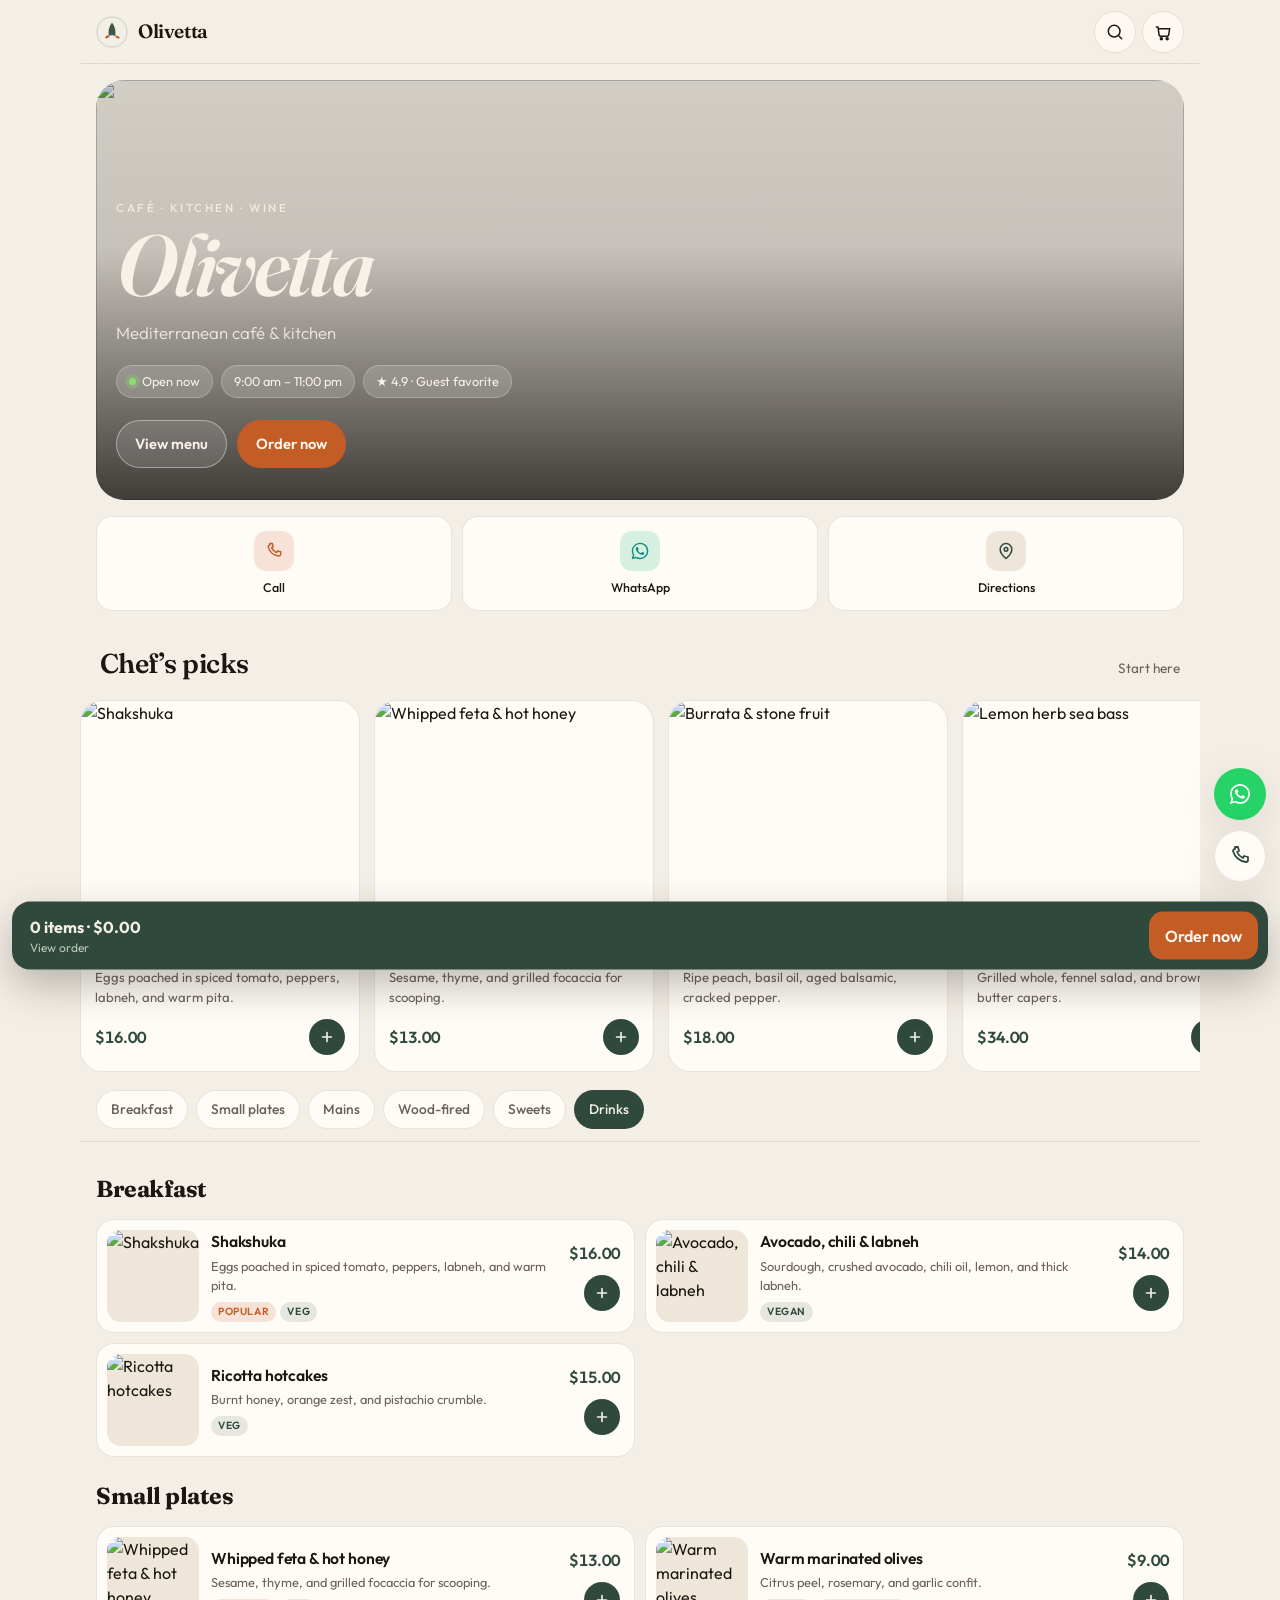
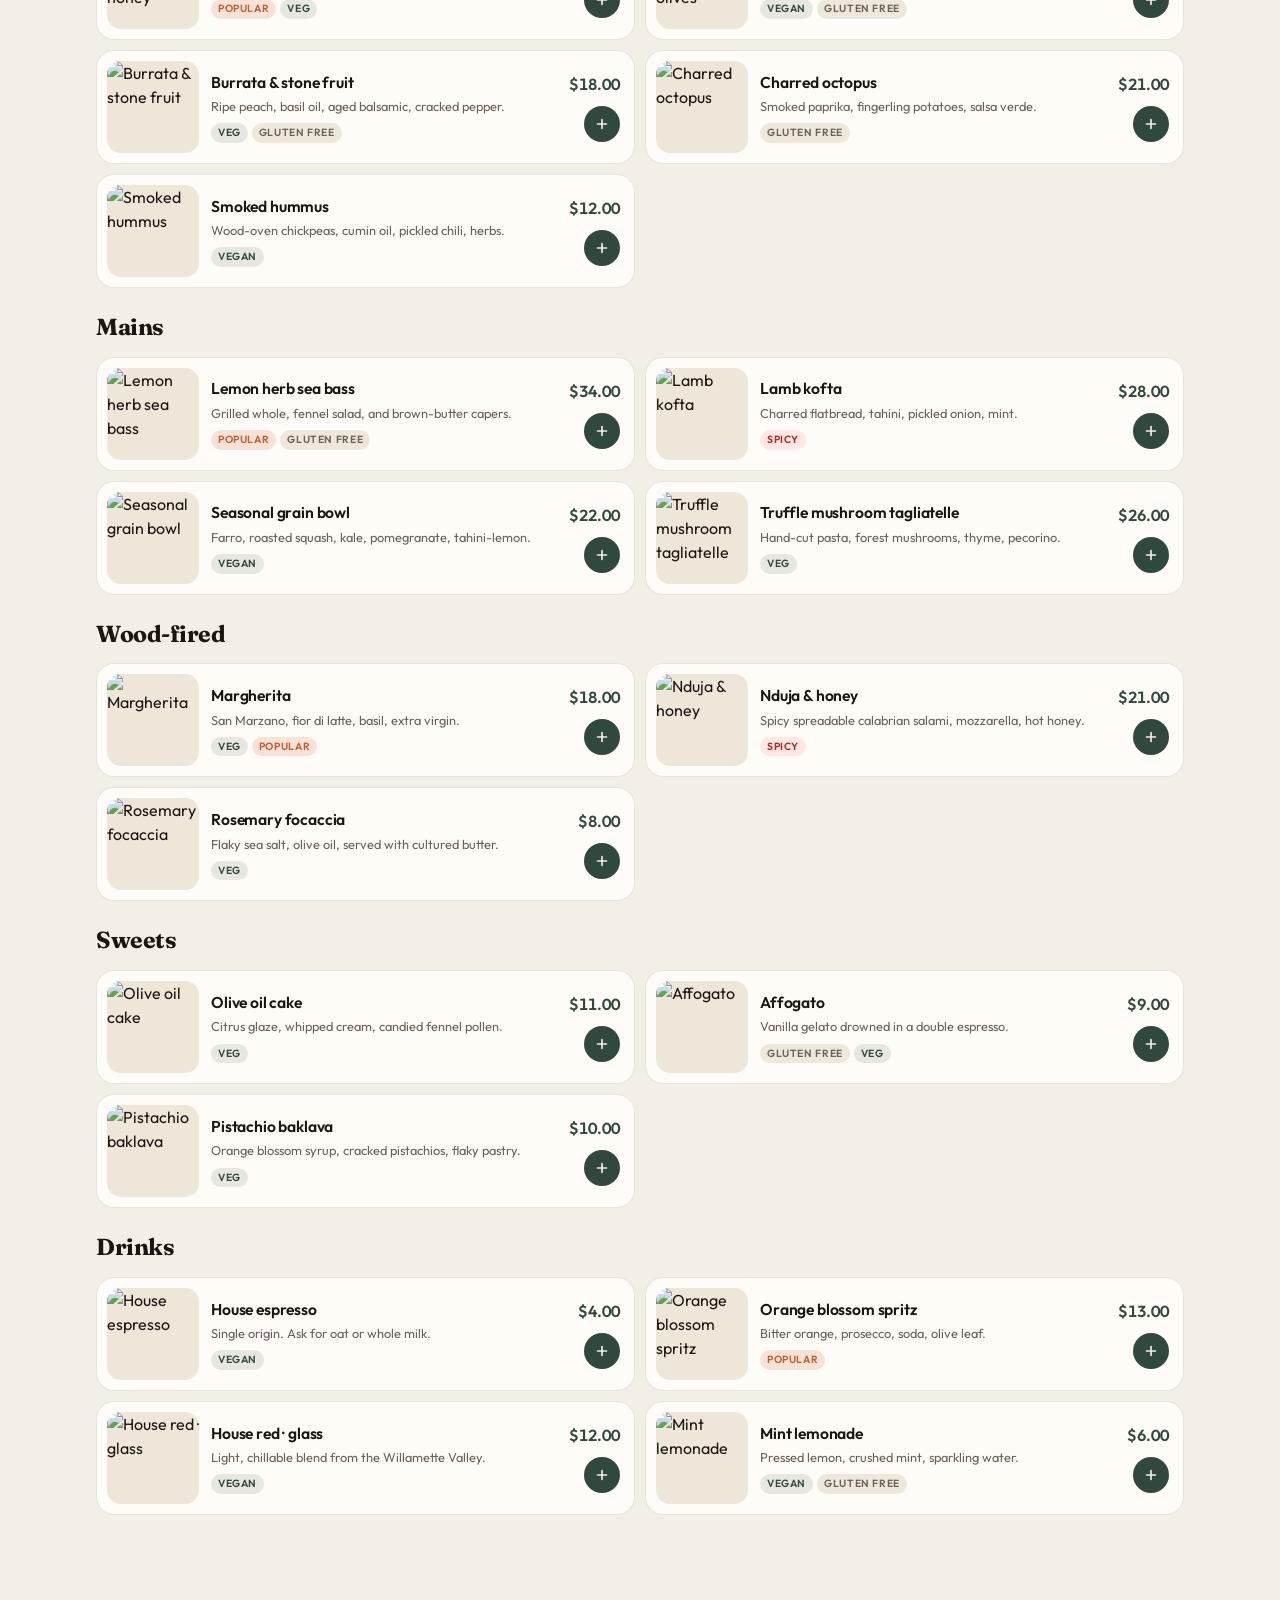
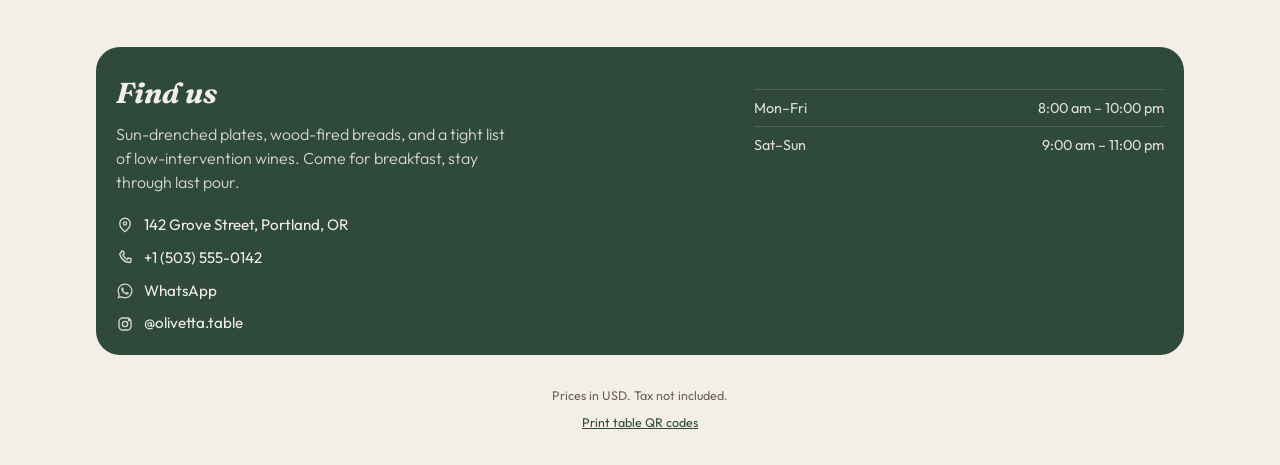
==== index.html @ 78276a95 "Add reusable QR menu template for restaurants and cafés Mobile-first front-end demo with a single co" ====
<!DOCTYPE html>
<html lang="en">
  <head>
    <meta charset="UTF-8" />
    <meta name="viewport" content="width=device-width, initial-scale=1, viewport-fit=cover" />
    <meta name="theme-color" content="#F4EFE6" />
    <meta name="apple-mobile-web-app-capable" content="yes" />
    <meta name="apple-mobile-web-app-status-bar-style" content="default" />
    <meta name="description" content="Scan, browse, and order — a digital menu for Olivetta." />
    <title>Olivetta · Menu</title>
    <link rel="icon" href="./assets/favicon.svg" type="image/svg+xml" />
    <link rel="apple-touch-icon" href="./assets/favicon.svg" />
    <link rel="manifest" href="./site.webmanifest" />
    <link rel="preconnect" href="https://fonts.googleapis.com" />
    <link rel="preconnect" href="https://fonts.gstatic.com" crossorigin />
    <link rel="preconnect" href="https://images.unsplash.com" />
    <link
      href="https://fonts.googleapis.com/css2?family=Fraunces:ital,opsz,wght@0,9..144,400;0,9..144,600;0,9..144,700;1,9..144,400;1,9..144,600&family=Outfit:wght@300;400;500;600;700&display=swap"
      rel="stylesheet"
    />
    <link rel="stylesheet" href="./css/styles.css" />
  </head>
  <body>
    <a class="skip-link" href="#menu">Skip to menu</a>

    <div id="app">
      <div class="boot" aria-live="polite">
        <img src="./assets/logo.svg" alt="" class="boot__logo" />
        <p>Setting the table…</p>
      </div>
    </div>

    <dialog class="sheet" id="item-sheet" aria-labelledby="item-sheet-title"></dialog>
    <dialog class="sheet sheet--cart" id="cart-sheet" aria-labelledby="cart-sheet-title"></dialog>
    <dialog class="sheet sheet--search" id="search-sheet" aria-labelledby="search-sheet-title"></dialog>
    <dialog class="sheet sheet--hours" id="hours-sheet" aria-labelledby="hours-sheet-title"></dialog>

    <script type="module" src="./js/app.js"></script>
  </body>
</html>
---- css/styles.css ----
/* ── Reset ─────────────────────────────────────────────── */
*,
*::before,
*::after {
  box-sizing: border-box;
  margin: 0;
  padding: 0;
}

html {
  scroll-behavior: smooth;
  -webkit-text-size-adjust: 100%;
}

body {
  font-family: var(--font-body);
  background: var(--bg);
  color: var(--text);
  line-height: 1.5;
  min-height: 100dvh;
  text-rendering: optimizeLegibility;
  -webkit-font-smoothing: antialiased;
}

img {
  max-width: 100%;
  display: block;
}

button,
input,
textarea {
  font: inherit;
  color: inherit;
}

button {
  cursor: pointer;
  border: 0;
  background: none;
  touch-action: manipulation;
}

a {
  color: inherit;
}

ul {
  list-style: none;
}

:root {
  --bg: #f4efe6;
  --surface: #fffcf7;
  --elevated: #ede6d9;
  --text: #1c1612;
  --text-muted: #6b6158;
  --primary: #c45c26;
  --primary-contrast: #fff8f1;
  --accent: #2f4a3c;
  --accent-contrast: #f4efe6;
  --border: rgba(28, 22, 18, 0.1);
  --overlay: rgba(20, 14, 10, 0.45);
  --radius: 18px;
  --font-display: "Fraunces", "Times New Roman", serif;
  --font-body: "Outfit", "Segoe UI", sans-serif;
  --header-h: 64px;
  --shadow: 0 10px 40px rgba(28, 22, 18, 0.1);
  --ease: cubic-bezier(0.22, 1, 0.36, 1);
}

body[data-theme="dark"] {
  --shadow: 0 10px 40px rgba(0, 0, 0, 0.35);
}

.skip-link {
  position: absolute;
  left: 12px;
  top: -40px;
  background: var(--accent);
  color: var(--accent-contrast);
  padding: 8px 12px;
  border-radius: 8px;
  z-index: 100;
}

.skip-link:focus {
  top: 12px;
}

/* ── Boot ──────────────────────────────────────────────── */
.boot {
  min-height: 100dvh;
  display: grid;
  place-content: center;
  gap: 16px;
  text-align: center;
  color: var(--text-muted);
}

.boot__logo {
  width: 56px;
  height: 56px;
  margin: 0 auto;
  color: var(--accent);
  animation: pulse 1.4s var(--ease) infinite;
}

@keyframes pulse {
  50% {
    transform: scale(0.94);
    opacity: 0.7;
  }
}

/* ── Header ────────────────────────────────────────────── */
.site-header {
  position: sticky;
  top: 0;
  z-index: 40;
  display: flex;
  align-items: center;
  justify-content: space-between;
  gap: 12px;
  min-height: var(--header-h);
  padding: calc(8px + env(safe-area-inset-top)) 16px 8px;
  background: color-mix(in srgb, var(--bg) 78%, transparent);
  backdrop-filter: blur(18px) saturate(1.2);
  -webkit-backdrop-filter: blur(18px) saturate(1.2);
  border-bottom: 1px solid var(--border);
}

.brand {
  display: flex;
  align-items: center;
  gap: 10px;
  min-width: 0;
  text-decoration: none;
}

.brand img,
.brand svg {
  width: 32px;
  height: 32px;
  color: var(--accent);
  flex-shrink: 0;
}

.brand__name {
  font-family: var(--font-display);
  font-weight: 600;
  font-size: 1.2rem;
  letter-spacing: -0.02em;
  white-space: nowrap;
  overflow: hidden;
  text-overflow: ellipsis;
}

.table-badge {
  font-family: var(--font-body);
  font-size: 0.68rem;
  font-weight: 600;
  letter-spacing: 0.06em;
  text-transform: uppercase;
  padding: 4px 8px;
  border-radius: 999px;
  background: var(--elevated);
  color: var(--accent);
  flex-shrink: 0;
}

.header-actions {
  display: flex;
  gap: 6px;
}

.icon-btn {
  width: 42px;
  height: 42px;
  border-radius: 50%;
  display: grid;
  place-items: center;
  color: var(--text);
  background: color-mix(in srgb, var(--surface) 70%, transparent);
  border: 1px solid var(--border);
  transition: transform 0.2s var(--ease), background 0.2s;
}

.icon-btn:hover,
.icon-btn:focus-visible {
  background: var(--elevated);
  outline: none;
}

.icon-btn:active {
  transform: scale(0.94);
}

.icon-btn svg {
  width: 20px;
  height: 20px;
}

.icon-btn--cart {
  position: relative;
}

.cart-count {
  position: absolute;
  top: -2px;
  right: -2px;
  min-width: 18px;
  height: 18px;
  padding: 0 5px;
  border-radius: 99px;
  background: var(--primary);
  color: var(--primary-contrast);
  font-size: 0.68rem;
  font-weight: 700;
  display: grid;
  place-items: center;
}

.cart-count[hidden] {
  display: none;
}

/* ── Hero ──────────────────────────────────────────────── */
.hero {
  position: relative;
  min-height: min(72svh, 560px);
  display: grid;
  align-items: end;
  overflow: hidden;
  color: #f7f1e8;
}

.hero__img {
  position: absolute;
  inset: 0;
  width: 100%;
  height: 100%;
  object-fit: cover;
}

.hero__overlay {
  position: absolute;
  inset: 0;
  background:
    linear-gradient(180deg, rgba(14, 10, 8, 0.15) 0%, rgba(14, 10, 8, 0.2) 40%, rgba(14, 10, 8, 0.78) 100%);
}

.hero__content {
  position: relative;
  z-index: 1;
  padding: 28px 20px 32px;
  max-width: 720px;
}

.hero__eyebrow {
  font-size: 0.72rem;
  letter-spacing: 0.22em;
  text-transform: uppercase;
  opacity: 0.85;
  margin-bottom: 10px;
  font-weight: 500;
}

.hero h1 {
  font-family: var(--font-display);
  font-size: clamp(3rem, 12vw, 5.4rem);
  font-weight: 600;
  line-height: 0.92;
  letter-spacing: -0.03em;
  font-style: italic;
}

.hero__tag {
  margin-top: 14px;
  max-width: 28ch;
  font-size: 1.05rem;
  font-weight: 300;
  opacity: 0.92;
}

.hero__meta {
  display: flex;
  flex-wrap: wrap;
  gap: 8px;
  margin-top: 20px;
  align-items: center;
}

.pill {
  display: inline-flex;
  align-items: center;
  gap: 6px;
  padding: 6px 12px;
  border-radius: 999px;
  background: color-mix(in srgb, #fff 16%, transparent);
  border: 1px solid color-mix(in srgb, #fff 24%, transparent);
  font-size: 0.8rem;
  font-family: inherit;
  color: inherit;
  backdrop-filter: blur(8px);
}

.pill--live::before {
  content: "";
  width: 7px;
  height: 7px;
  border-radius: 50%;
  background: #8fde71;
  box-shadow: 0 0 0 4px rgba(143, 222, 113, 0.25);
}

.pill--closed::before {
  content: "";
  width: 7px;
  height: 7px;
  border-radius: 50%;
  background: #e8b4a2;
}

.hero__ctas {
  display: flex;
  flex-wrap: wrap;
  gap: 10px;
  margin-top: 22px;
}

.hero-cta {
  display: inline-flex;
  align-items: center;
  justify-content: center;
  padding: 12px 18px;
  border-radius: 999px;
  text-decoration: none;
  font-weight: 600;
  font-size: 0.92rem;
  border: 1px solid color-mix(in srgb, #fff 40%, transparent);
  background: color-mix(in srgb, #fff 12%, transparent);
  color: #f7f1e8;
}

.hero-cta--primary {
  background: var(--primary);
  border-color: transparent;
  color: var(--primary-contrast);
}

/* ── Quick actions ─────────────────────────────────────── */
.quick-actions {
  display: grid;
  grid-template-columns: repeat(3, 1fr);
  gap: 10px;
  padding: 16px 16px 4px;
}

.qa {
  display: flex;
  flex-direction: column;
  align-items: center;
  gap: 8px;
  padding: 14px 8px 12px;
  background: var(--surface);
  border: 1px solid var(--border);
  border-radius: 16px;
  text-decoration: none;
  font-size: 0.78rem;
  font-weight: 500;
  box-shadow: 0 1px 0 rgba(255, 255, 255, 0.5) inset;
  transition: transform 0.2s var(--ease);
}

.qa:active {
  transform: scale(0.97);
}

.qa__icon {
  width: 40px;
  height: 40px;
  border-radius: 12px;
  display: grid;
  place-items: center;
  background: var(--elevated);
  color: var(--accent);
}

.qa__icon svg {
  width: 20px;
  height: 20px;
}

.qa--wa .qa__icon {
  background: #d7efe0;
  color: #128c7e;
}

.qa--call .qa__icon {
  background: color-mix(in srgb, var(--primary) 16%, var(--surface));
  color: var(--primary);
}

body[data-theme="dark"] .qa--wa .qa__icon {
  background: #1c3d34;
  color: #5fd1c0;
}

/* ── Featured ──────────────────────────────────────────── */
.section-head {
  display: flex;
  justify-content: space-between;
  align-items: baseline;
  padding: 28px 20px 12px;
}

.section-head h2 {
  font-family: var(--font-display);
  font-size: 1.7rem;
  font-weight: 600;
  letter-spacing: -0.02em;
}

.section-head p {
  color: var(--text-muted);
  font-size: 0.85rem;
}

.featured-row {
  display: flex;
  gap: 14px;
  overflow-x: auto;
  padding: 4px 16px 8px;
  scroll-snap-type: x mandatory;
  -webkit-overflow-scrolling: touch;
}

.featured-row::-webkit-scrollbar {
  display: none;
}

.feat-card {
  flex: 0 0 min(78vw, 300px);
  scroll-snap-align: start;
  border-radius: calc(var(--radius) + 4px);
  overflow: hidden;
  background: var(--surface);
  border: 1px solid var(--border);
  text-align: left;
  display: flex;
  flex-direction: column;
  transition: transform 0.25s var(--ease);
}

.feat-card:active {
  transform: scale(0.985);
}

.feat-card__img {
  aspect-ratio: 5 / 4;
  object-fit: cover;
  width: 100%;
}

.feat-card__body {
  padding: 14px 14px 16px;
  display: grid;
  gap: 6px;
}

.feat-card__name {
  font-weight: 600;
  font-size: 1.05rem;
  text-align: left;
}

.feat-card__desc {
  color: var(--text-muted);
  font-size: 0.82rem;
  display: -webkit-box;
  -webkit-line-clamp: 2;
  line-clamp: 2;
  -webkit-box-orient: vertical;
  overflow: hidden;
}

.feat-card__row {
  display: flex;
  justify-content: space-between;
  align-items: center;
  margin-top: 6px;
}

.price {
  font-variant-numeric: tabular-nums;
  font-weight: 600;
  color: var(--accent);
}

.add-btn {
  width: 36px;
  height: 36px;
  border-radius: 50%;
  background: var(--accent);
  color: var(--accent-contrast);
  display: grid;
  place-items: center;
  transition: transform 0.2s var(--ease);
}

.add-btn:hover {
  transform: scale(1.06);
}

.add-btn svg {
  width: 18px;
  height: 18px;
}

/* ── Category nav ──────────────────────────────────────── */
.cat-nav-wrap {
  position: sticky;
  top: var(--header-h);
  z-index: 30;
  background: color-mix(in srgb, var(--bg) 88%, transparent);
  backdrop-filter: blur(16px);
  -webkit-backdrop-filter: blur(16px);
  border-bottom: 1px solid var(--border);
}

.cat-nav {
  display: flex;
  gap: 8px;
  overflow-x: auto;
  padding: 10px 16px 12px;
  -webkit-overflow-scrolling: touch;
}

.cat-nav::-webkit-scrollbar {
  display: none;
}

.chip {
  flex: 0 0 auto;
  padding: 8px 14px;
  border-radius: 999px;
  border: 1px solid var(--border);
  background: var(--surface);
  font-size: 0.86rem;
  font-weight: 500;
  color: var(--text-muted);
  white-space: nowrap;
  transition: 0.2s var(--ease);
}

.chip.is-active {
  background: var(--accent);
  color: var(--accent-contrast);
  border-color: transparent;
}

/* ── Menu ──────────────────────────────────────────────── */
.menu {
  padding: 8px 16px 120px;
}

.menu-section {
  padding-top: 22px;
  scroll-margin-top: calc(var(--header-h) + 58px);
}

.menu-section h3 {
  font-family: var(--font-display);
  font-size: 1.45rem;
  margin-bottom: 12px;
  letter-spacing: -0.02em;
}

.dish-list {
  display: grid;
  gap: 10px;
}

.dish {
  display: grid;
  grid-template-columns: 92px 1fr auto;
  gap: 12px;
  align-items: center;
  padding: 10px;
  background: var(--surface);
  border: 1px solid var(--border);
  border-radius: var(--radius);
  text-align: left;
  width: 100%;
  transition: transform 0.2s var(--ease), box-shadow 0.2s;
}

.dish:hover {
  box-shadow: var(--shadow);
}

.dish.is-sold {
  opacity: 0.55;
}

.dish__photo {
  width: 92px;
  height: 92px;
  border-radius: 14px;
  object-fit: cover;
  background: var(--elevated);
  cursor: pointer;
}

.dish.no-photo {
  grid-template-columns: 1fr auto;
}

.dish__body {
  min-width: 0;
  width: 100%;
  text-align: left;
}

.dish__name {
  font-weight: 600;
  font-size: 0.98rem;
  letter-spacing: -0.01em;
}

.dish__desc {
  color: var(--text-muted);
  font-size: 0.8rem;
  margin-top: 3px;
  display: -webkit-box;
  -webkit-line-clamp: 2;
  line-clamp: 2;
  -webkit-box-orient: vertical;
  overflow: hidden;
}

.tags {
  display: flex;
  flex-wrap: wrap;
  gap: 4px;
  margin-top: 7px;
}

.tag {
  font-size: 0.65rem;
  letter-spacing: 0.06em;
  text-transform: uppercase;
  font-weight: 600;
  padding: 2px 7px;
  border-radius: 999px;
  background: var(--elevated);
  color: var(--text-muted);
}

.tag--popular {
  background: color-mix(in srgb, var(--primary) 16%, var(--surface));
  color: var(--primary);
}

.tag--spicy {
  background: #fde8e4;
  color: #b42318;
}

.tag--veg,
.tag--vegan {
  background: color-mix(in srgb, var(--accent) 12%, var(--surface));
  color: var(--accent);
}

.tag--gf {
  background: #eee8dc;
  color: #6b6158;
}

.dish__side {
  display: flex;
  flex-direction: column;
  align-items: flex-end;
  gap: 10px;
  padding-right: 4px;
}

.sold-badge {
  font-size: 0.7rem;
  font-weight: 600;
  color: var(--text-muted);
}

/* ── Footer / contact ──────────────────────────────────── */
.contact {
  margin: 12px 16px 24px;
  padding: 24px 20px 20px;
  background: var(--accent);
  color: var(--accent-contrast);
  border-radius: calc(var(--radius) + 6px);
}

.contact h2 {
  font-family: var(--font-display);
  font-size: 1.8rem;
  font-style: italic;
  margin-bottom: 8px;
}

.contact p {
  opacity: 0.86;
  font-weight: 300;
  max-width: 36ch;
}

.contact-list {
  margin-top: 20px;
  display: grid;
  gap: 10px;
}

.contact-list a,
.contact-list span {
  display: flex;
  align-items: center;
  gap: 10px;
  text-decoration: none;
  font-size: 0.95rem;
}

.contact-list svg {
  width: 18px;
  height: 18px;
  opacity: 0.85;
  flex-shrink: 0;
}

.hours-list {
  margin-top: 18px;
  display: grid;
  gap: 6px;
  font-size: 0.9rem;
}

.hours-list div {
  display: flex;
  justify-content: space-between;
  gap: 16px;
  opacity: 0.9;
  border-top: 1px solid color-mix(in srgb, var(--accent-contrast) 16%, transparent);
  padding-top: 8px;
}

.site-footer {
  text-align: center;
  color: var(--text-muted);
  font-size: 0.78rem;
  padding: 8px 20px 32px;
}

.site-footer a {
  color: var(--accent);
}

/* ── Cart bar ──────────────────────────────────────────── */
.cart-bar {
  position: fixed;
  left: 12px;
  right: 12px;
  bottom: calc(12px + env(safe-area-inset-bottom));
  z-index: 45;
  display: flex;
  align-items: center;
  justify-content: space-between;
  gap: 12px;
  padding: 10px 10px 10px 18px;
  background: var(--accent);
  color: var(--accent-contrast);
  border-radius: 18px;
  box-shadow: 0 16px 40px rgba(28, 22, 18, 0.28);
  transform: translateY(120%);
  transition: transform 0.35s var(--ease);
}

.cart-bar.is-visible {
  transform: translateY(0);
}

.cart-bar__meta {
  display: grid;
  min-width: 0;
}

.cart-bar__meta small {
  opacity: 0.75;
  font-size: 0.75rem;
}

.cart-bar__cta {
  background: var(--primary);
  color: var(--primary-contrast);
  border-radius: 14px;
  padding: 12px 16px;
  font-weight: 600;
  white-space: nowrap;
}

/* ── FABs ──────────────────────────────────────────────── */
.fabs {
  position: fixed;
  right: 14px;
  bottom: calc(18px + env(safe-area-inset-bottom));
  z-index: 35;
  display: grid;
  gap: 10px;
  transition: transform 0.35s var(--ease);
}

.fabs.is-raised {
  transform: translateY(-72px);
}

.fab {
  width: 52px;
  height: 52px;
  border-radius: 50%;
  display: grid;
  place-items: center;
  box-shadow: var(--shadow);
  text-decoration: none;
}

.fab svg {
  width: 24px;
  height: 24px;
}

.fab--wa {
  background: #25d366;
  color: #fff;
}

.fab--call {
  background: var(--surface);
  color: var(--accent);
  border: 1px solid var(--border);
}

/* ── Sheets / dialogs ──────────────────────────────────── */
.sheet {
  width: min(100%, 560px);
  max-height: min(92dvh, 860px);
  margin: auto 0 0 auto;
  border: 0;
  padding: 0;
  background: var(--bg);
  color: var(--text);
  border-radius: 24px 24px 0 0;
  box-shadow: var(--shadow);
}

.sheet::backdrop {
  background: var(--overlay);
  backdrop-filter: blur(4px);
}

.sheet[open] {
  animation: rise 0.38s var(--ease);
}

@keyframes rise {
  from {
    transform: translateY(24px);
    opacity: 0.4;
  }
}

.sheet__grab {
  width: 40px;
  height: 4px;
  border-radius: 99px;
  background: var(--border);
  margin: 10px auto 0;
}

.sheet__hero {
  width: 100%;
  height: 220px;
  object-fit: cover;
}

.sheet__body {
  padding: 8px 20px 28px;
}

.sheet__top {
  display: flex;
  justify-content: space-between;
  gap: 12px;
  align-items: flex-start;
}

.sheet__top h2 {
  font-family: var(--font-display);
  font-size: 1.7rem;
  letter-spacing: -0.02em;
  line-height: 1.15;
}

.sheet__close {
  width: 36px;
  height: 36px;
  border-radius: 50%;
  background: var(--elevated);
  display: grid;
  place-items: center;
  flex-shrink: 0;
}

.sheet__desc {
  color: var(--text-muted);
  margin: 10px 0 16px;
}

.qty-row {
  display: flex;
  align-items: center;
  justify-content: space-between;
  gap: 12px;
  margin: 12px 0 16px;
}

.stepper {
  display: flex;
  align-items: center;
  gap: 4px;
  background: var(--surface);
  border: 1px solid var(--border);
  border-radius: 999px;
  padding: 4px;
}

.stepper button {
  width: 36px;
  height: 36px;
  border-radius: 50%;
  background: var(--elevated);
  font-size: 1.2rem;
  line-height: 1;
}

.stepper span {
  min-width: 28px;
  text-align: center;
  font-weight: 600;
}

.field {
  display: grid;
  gap: 6px;
  margin-bottom: 12px;
}

.field label {
  font-size: 0.78rem;
  font-weight: 600;
  letter-spacing: 0.04em;
  text-transform: uppercase;
  color: var(--text-muted);
}

.field input,
.field textarea {
  width: 100%;
  border: 1px solid var(--border);
  background: var(--surface);
  border-radius: 12px;
  padding: 12px 14px;
  outline: none;
}

.field input:focus,
.field textarea:focus {
  border-color: var(--accent);
}

.primary-btn {
  width: 100%;
  border-radius: 14px;
  padding: 14px 16px;
  background: var(--primary);
  color: var(--primary-contrast);
  font-weight: 600;
  margin-top: 8px;
}

.primary-btn:disabled {
  opacity: 0.45;
  cursor: not-allowed;
}

.ghost-btn {
  width: 100%;
  border-radius: 14px;
  padding: 12px;
  border: 1px solid var(--border);
  margin-top: 8px;
  font-weight: 500;
}

/* Cart sheet */
.cart-items {
  display: grid;
  gap: 10px;
  margin: 12px 0 16px;
}

.cart-line {
  display: grid;
  grid-template-columns: 64px 1fr auto;
  gap: 12px;
  align-items: center;
  padding: 8px;
  background: var(--surface);
  border: 1px solid var(--border);
  border-radius: 14px;
}

.cart-line img {
  width: 64px;
  height: 64px;
  border-radius: 10px;
  object-fit: cover;
}

.cart-line h3 {
  font-size: 0.95rem;
}

.cart-line p {
  color: var(--text-muted);
  font-size: 0.8rem;
}

.cart-total {
  display: flex;
  justify-content: space-between;
  font-size: 1.05rem;
  font-weight: 600;
  padding: 8px 0 4px;
}

.cart-empty {
  text-align: center;
  padding: 28px 12px;
  color: var(--text-muted);
}

.search-list {
  display: grid;
  gap: 8px;
  margin-top: 12px;
  max-height: 55dvh;
  overflow: auto;
}

/* ── Desktop ───────────────────────────────────────────── */
@media (min-width: 840px) {
  body {
    background:
      radial-gradient(1200px 500px at 10% -10%, color-mix(in srgb, var(--primary) 18%, transparent), transparent 50%),
      var(--bg);
  }

  #app {
    max-width: 1120px;
    margin: 0 auto;
  }

  .hero {
    margin: 16px 16px 0;
    border-radius: 28px;
    min-height: 420px;
  }

  .featured-row {
    padding-left: 16px;
  }

  .feat-card {
    flex-basis: 280px;
  }

  .dish-list {
    grid-template-columns: 1fr 1fr;
  }

  .contact {
    display: grid;
    grid-template-columns: 1.2fr 0.8fr;
    gap: 24px;
    align-items: start;
  }

  .sheet {
    margin: auto;
    border-radius: 24px;
    width: min(520px, calc(100% - 32px));
  }
}

@media (prefers-reduced-motion: reduce) {
  *,
  *::before,
  *::after {
    animation: none !important;
    transition: none !important;
    scroll-behavior: auto !important;
  }
}
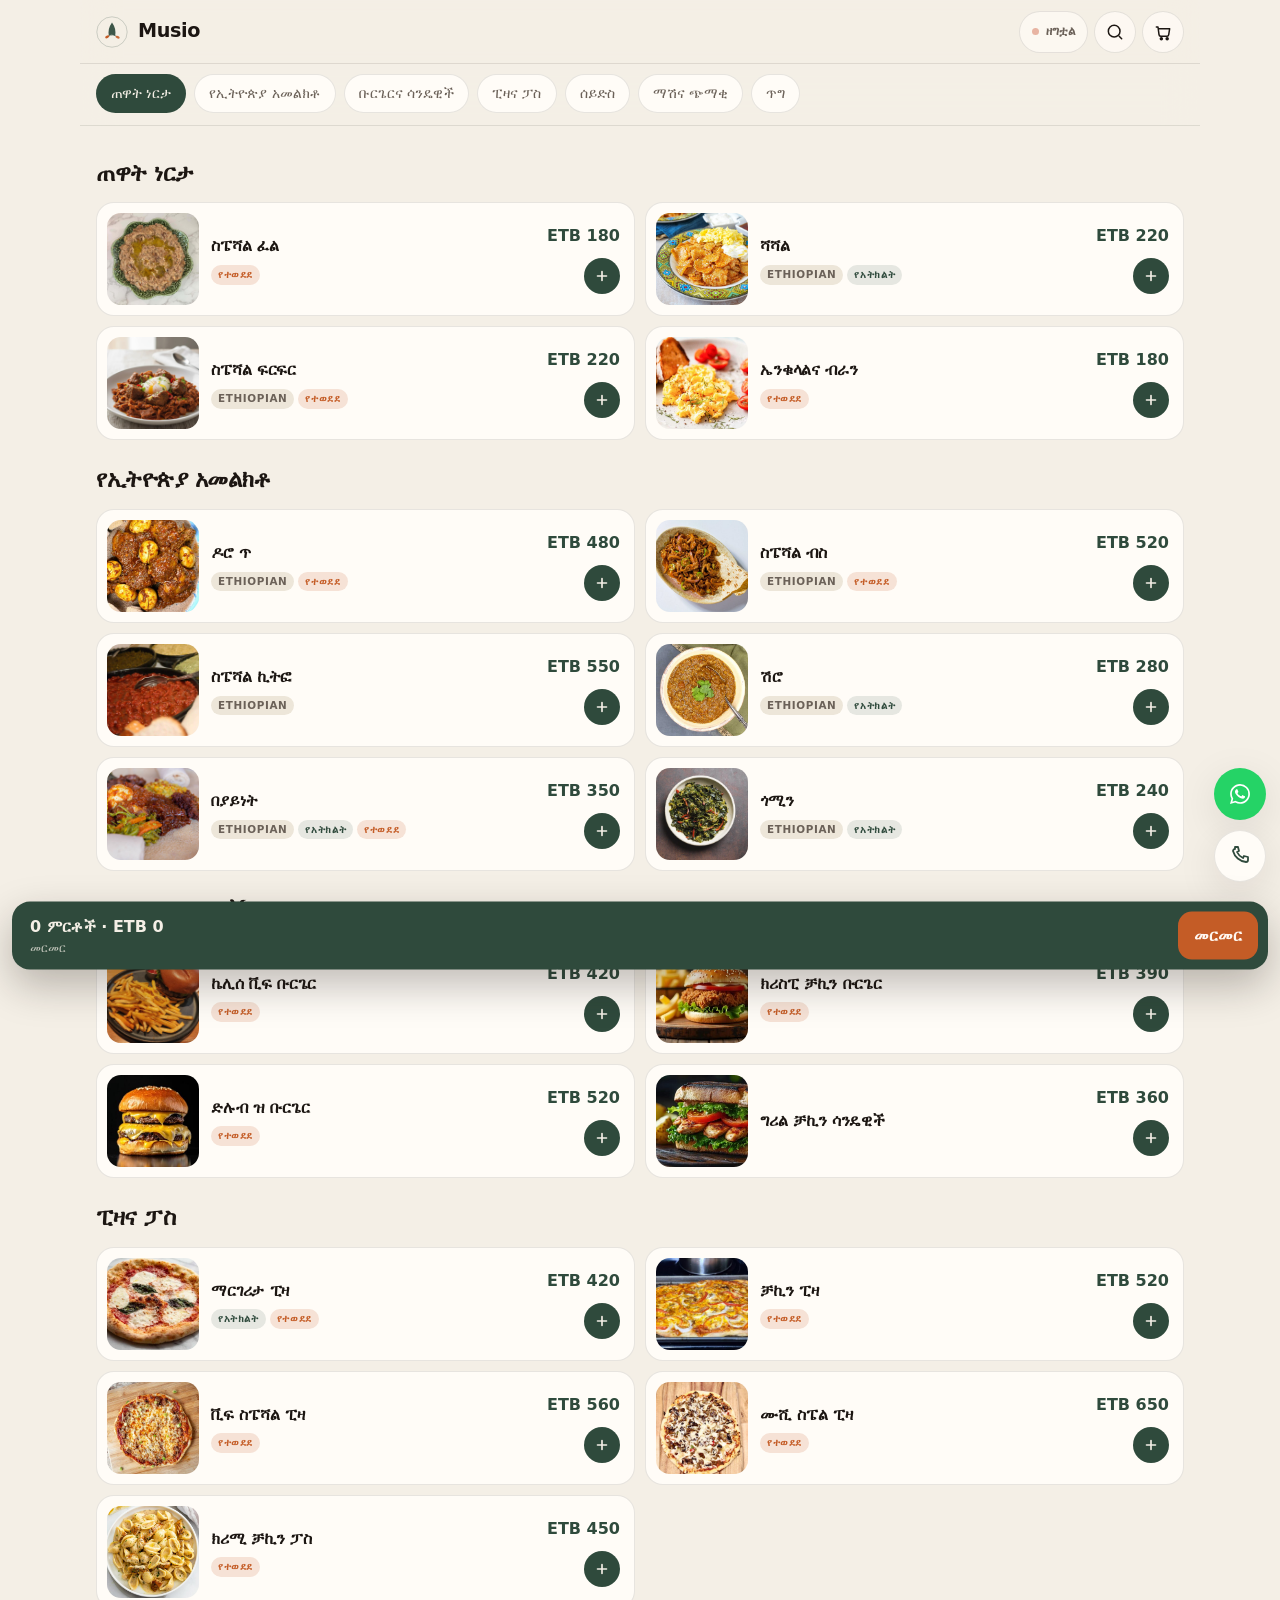
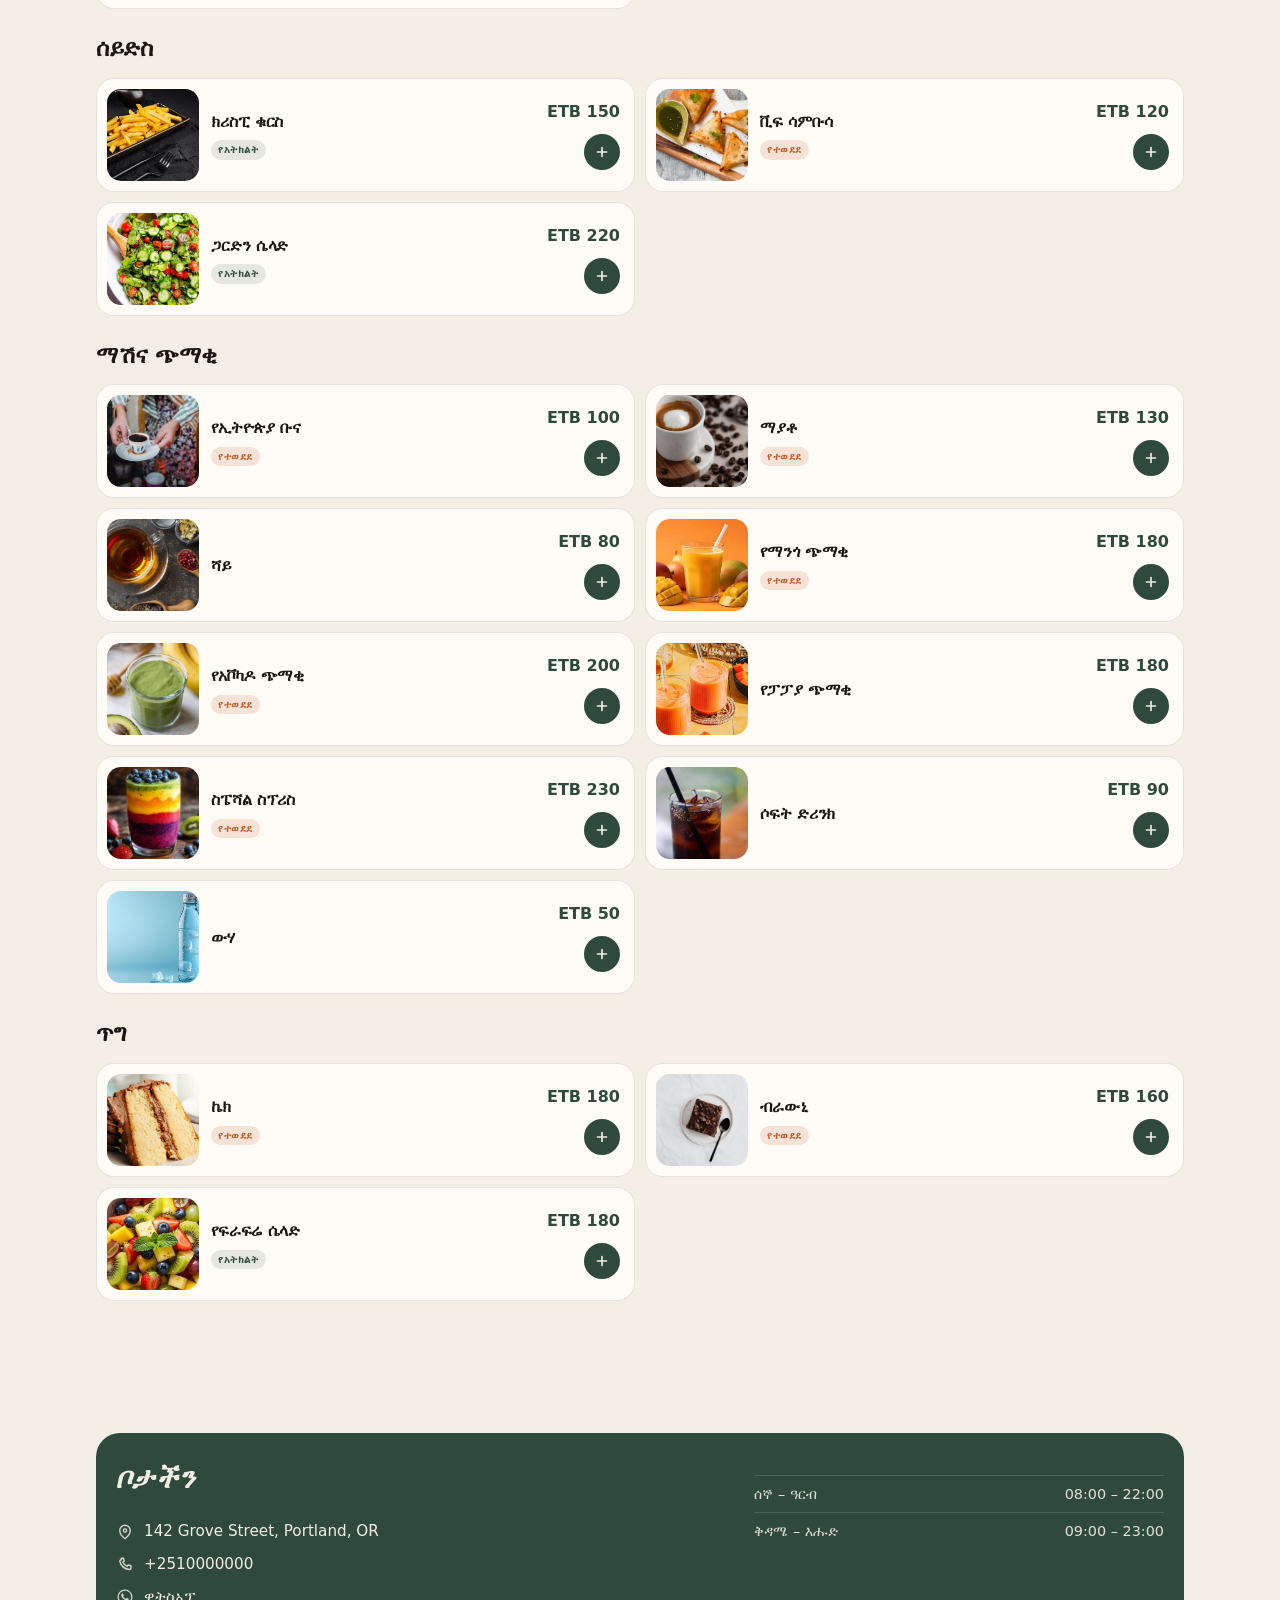
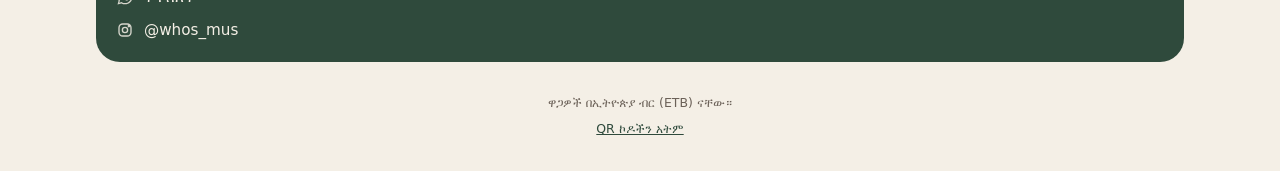
==== commit 97a7d2de: "Menu-first Amharic UI for Musio: local dish photos, no external fonts, WhatsApp cart orders Co-autho" ====
--- a/index.html
+++ b/index.html
@@ -1,32 +1,33 @@
 <!DOCTYPE html>
-<html lang="en">
+<html lang="am">
   <head>
+    <script>
+      (function () {
+        if (!/\.github\.io$/i.test(location.hostname)) return;
+        var repo = location.pathname.split("/").filter(Boolean)[0];
+        if (!repo) return;
+        document.write('<base href="/' + repo + '/">');
+      })();
+    </script>
     <meta charset="UTF-8" />
     <meta name="viewport" content="width=device-width, initial-scale=1, viewport-fit=cover" />
     <meta name="theme-color" content="#F4EFE6" />
     <meta name="apple-mobile-web-app-capable" content="yes" />
     <meta name="apple-mobile-web-app-status-bar-style" content="default" />
-    <meta name="description" content="Scan, browse, and order — a digital menu for Olivetta." />
-    <title>Olivetta · Menu</title>
-    <link rel="icon" href="./assets/favicon.svg" type="image/svg+xml" />
-    <link rel="apple-touch-icon" href="./assets/favicon.svg" />
-    <link rel="manifest" href="./site.webmanifest" />
-    <link rel="preconnect" href="https://fonts.googleapis.com" />
-    <link rel="preconnect" href="https://fonts.gstatic.com" crossorigin />
-    <link rel="preconnect" href="https://images.unsplash.com" />
-    <link
-      href="https://fonts.googleapis.com/css2?family=Fraunces:ital,opsz,wght@0,9..144,400;0,9..144,600;0,9..144,700;1,9..144,400;1,9..144,600&family=Outfit:wght@300;400;500;600;700&display=swap"
-      rel="stylesheet"
-    />
-    <link rel="stylesheet" href="./css/styles.css" />
+    <meta name="description" content="Musio Cafe — መኑን ይመልኩ፣ ምብ ይጨምሩ፣ አዝዝንም በዋትስአፕ ይኩ።" />
+    <title>Musio · መኒ</title>
+    <link rel="icon" href="assets/favicon.svg" type="image/svg+xml" />
+    <link rel="apple-touch-icon" href="assets/favicon.svg" />
+    <link rel="manifest" href="site.webmanifest" />
+    <link rel="stylesheet" href="css/styles.css" />
   </head>
   <body>
     <a class="skip-link" href="#menu">Skip to menu</a>
 
     <div id="app">
       <div class="boot" aria-live="polite">
-        <img src="./assets/logo.svg" alt="" class="boot__logo" />
-        <p>Setting the table…</p>
+        <img src="assets/logo.svg" alt="" class="boot__logo" />
+        <p>በቅጽበት…</p>
       </div>
     </div>
 
@@ -35,6 +36,6 @@
     <dialog class="sheet sheet--search" id="search-sheet" aria-labelledby="search-sheet-title"></dialog>
     <dialog class="sheet sheet--hours" id="hours-sheet" aria-labelledby="hours-sheet-title"></dialog>
 
-    <script type="module" src="./js/app.js"></script>
+    <script type="module" src="js/app.js"></script>
   </body>
 </html>
--- a/css/styles.css
+++ b/css/styles.css
@@ -226,70 +226,7 @@
 }
 
 /* ── Hero ──────────────────────────────────────────────── */
-.hero {
-  position: relative;
-  min-height: min(72svh, 560px);
-  display: grid;
-  align-items: end;
-  overflow: hidden;
-  color: #f7f1e8;
-}
-
-.hero__img {
-  position: absolute;
-  inset: 0;
-  width: 100%;
-  height: 100%;
-  object-fit: cover;
-}
-
-.hero__overlay {
-  position: absolute;
-  inset: 0;
-  background:
-    linear-gradient(180deg, rgba(14, 10, 8, 0.15) 0%, rgba(14, 10, 8, 0.2) 40%, rgba(14, 10, 8, 0.78) 100%);
-}
-
-.hero__content {
-  position: relative;
-  z-index: 1;
-  padding: 28px 20px 32px;
-  max-width: 720px;
-}
-
-.hero__eyebrow {
-  font-size: 0.72rem;
-  letter-spacing: 0.22em;
-  text-transform: uppercase;
-  opacity: 0.85;
-  margin-bottom: 10px;
-  font-weight: 500;
-}
-
-.hero h1 {
-  font-family: var(--font-display);
-  font-size: clamp(3rem, 12vw, 5.4rem);
-  font-weight: 600;
-  line-height: 0.92;
-  letter-spacing: -0.03em;
-  font-style: italic;
-}
-
-.hero__tag {
-  margin-top: 14px;
-  max-width: 28ch;
-  font-size: 1.05rem;
-  font-weight: 300;
-  opacity: 0.92;
-}
-
-.hero__meta {
-  display: flex;
-  flex-wrap: wrap;
-  gap: 8px;
-  margin-top: 20px;
-  align-items: center;
-}
+
 
 .pill {
   display: inline-flex;
@@ -322,175 +259,27 @@
   background: #e8b4a2;
 }
 
-.hero__ctas {
-  display: flex;
-  flex-wrap: wrap;
-  gap: 10px;
-  margin-top: 22px;
-}
-
-.hero-cta {
+.status-pill {
   display: inline-flex;
   align-items: center;
-  justify-content: center;
-  padding: 12px 18px;
+  gap: 7px;
+  padding: 8px 12px;
   border-radius: 999px;
-  text-decoration: none;
-  font-weight: 600;
-  font-size: 0.92rem;
-  border: 1px solid color-mix(in srgb, #fff 40%, transparent);
-  background: color-mix(in srgb, #fff 12%, transparent);
-  color: #f7f1e8;
-}
-
-.hero-cta--primary {
-  background: var(--primary);
-  border-color: transparent;
-  color: var(--primary-contrast);
-}
-
-/* ── Quick actions ─────────────────────────────────────── */
-.quick-actions {
-  display: grid;
-  grid-template-columns: repeat(3, 1fr);
-  gap: 10px;
-  padding: 16px 16px 4px;
-}
-
-.qa {
-  display: flex;
-  flex-direction: column;
-  align-items: center;
-  gap: 8px;
-  padding: 14px 8px 12px;
-  background: var(--surface);
   border: 1px solid var(--border);
-  border-radius: 16px;
-  text-decoration: none;
+  background: color-mix(in srgb, var(--surface) 65%, transparent);
   font-size: 0.78rem;
-  font-weight: 500;
-  box-shadow: 0 1px 0 rgba(255, 255, 255, 0.5) inset;
-  transition: transform 0.2s var(--ease);
-}
-
-.qa:active {
-  transform: scale(0.97);
-}
-
-.qa__icon {
-  width: 40px;
-  height: 40px;
-  border-radius: 12px;
-  display: grid;
-  place-items: center;
-  background: var(--elevated);
+  font-weight: 600;
+  white-space: nowrap;
+}
+
+.status-pill.pill--live {
   color: var(--accent);
 }
 
-.qa__icon svg {
-  width: 20px;
-  height: 20px;
-}
-
-.qa--wa .qa__icon {
-  background: #d7efe0;
-  color: #128c7e;
-}
-
-.qa--call .qa__icon {
-  background: color-mix(in srgb, var(--primary) 16%, var(--surface));
-  color: var(--primary);
-}
-
-body[data-theme="dark"] .qa--wa .qa__icon {
-  background: #1c3d34;
-  color: #5fd1c0;
-}
-
-/* ── Featured ──────────────────────────────────────────── */
-.section-head {
-  display: flex;
-  justify-content: space-between;
-  align-items: baseline;
-  padding: 28px 20px 12px;
-}
-
-.section-head h2 {
-  font-family: var(--font-display);
-  font-size: 1.7rem;
-  font-weight: 600;
-  letter-spacing: -0.02em;
-}
-
-.section-head p {
-  color: var(--text-muted);
-  font-size: 0.85rem;
-}
-
-.featured-row {
-  display: flex;
-  gap: 14px;
-  overflow-x: auto;
-  padding: 4px 16px 8px;
-  scroll-snap-type: x mandatory;
-  -webkit-overflow-scrolling: touch;
-}
-
-.featured-row::-webkit-scrollbar {
-  display: none;
-}
-
-.feat-card {
-  flex: 0 0 min(78vw, 300px);
-  scroll-snap-align: start;
-  border-radius: calc(var(--radius) + 4px);
-  overflow: hidden;
-  background: var(--surface);
-  border: 1px solid var(--border);
-  text-align: left;
-  display: flex;
-  flex-direction: column;
-  transition: transform 0.25s var(--ease);
-}
-
-.feat-card:active {
-  transform: scale(0.985);
-}
-
-.feat-card__img {
-  aspect-ratio: 5 / 4;
-  object-fit: cover;
-  width: 100%;
-}
-
-.feat-card__body {
-  padding: 14px 14px 16px;
-  display: grid;
-  gap: 6px;
-}
-
-.feat-card__name {
-  font-weight: 600;
-  font-size: 1.05rem;
-  text-align: left;
-}
-
-.feat-card__desc {
-  color: var(--text-muted);
-  font-size: 0.82rem;
-  display: -webkit-box;
-  -webkit-line-clamp: 2;
-  line-clamp: 2;
-  -webkit-box-orient: vertical;
-  overflow: hidden;
-}
-
-.feat-card__row {
-  display: flex;
-  justify-content: space-between;
-  align-items: center;
-  margin-top: 6px;
-}
+.status-pill.pill--closed {
+  color: var(--text-muted);
+}
+
 
 .price {
   font-variant-numeric: tabular-nums;
@@ -1001,14 +790,6 @@
   cursor: not-allowed;
 }
 
-.ghost-btn {
-  width: 100%;
-  border-radius: 14px;
-  padding: 12px;
-  border: 1px solid var(--border);
-  margin-top: 8px;
-  font-weight: 500;
-}
 
 /* Cart sheet */
 .cart-items {
@@ -1077,20 +858,6 @@
   #app {
     max-width: 1120px;
     margin: 0 auto;
-  }
-
-  .hero {
-    margin: 16px 16px 0;
-    border-radius: 28px;
-    min-height: 420px;
-  }
-
-  .featured-row {
-    padding-left: 16px;
-  }
-
-  .feat-card {
-    flex-basis: 280px;
   }
 
   .dish-list {
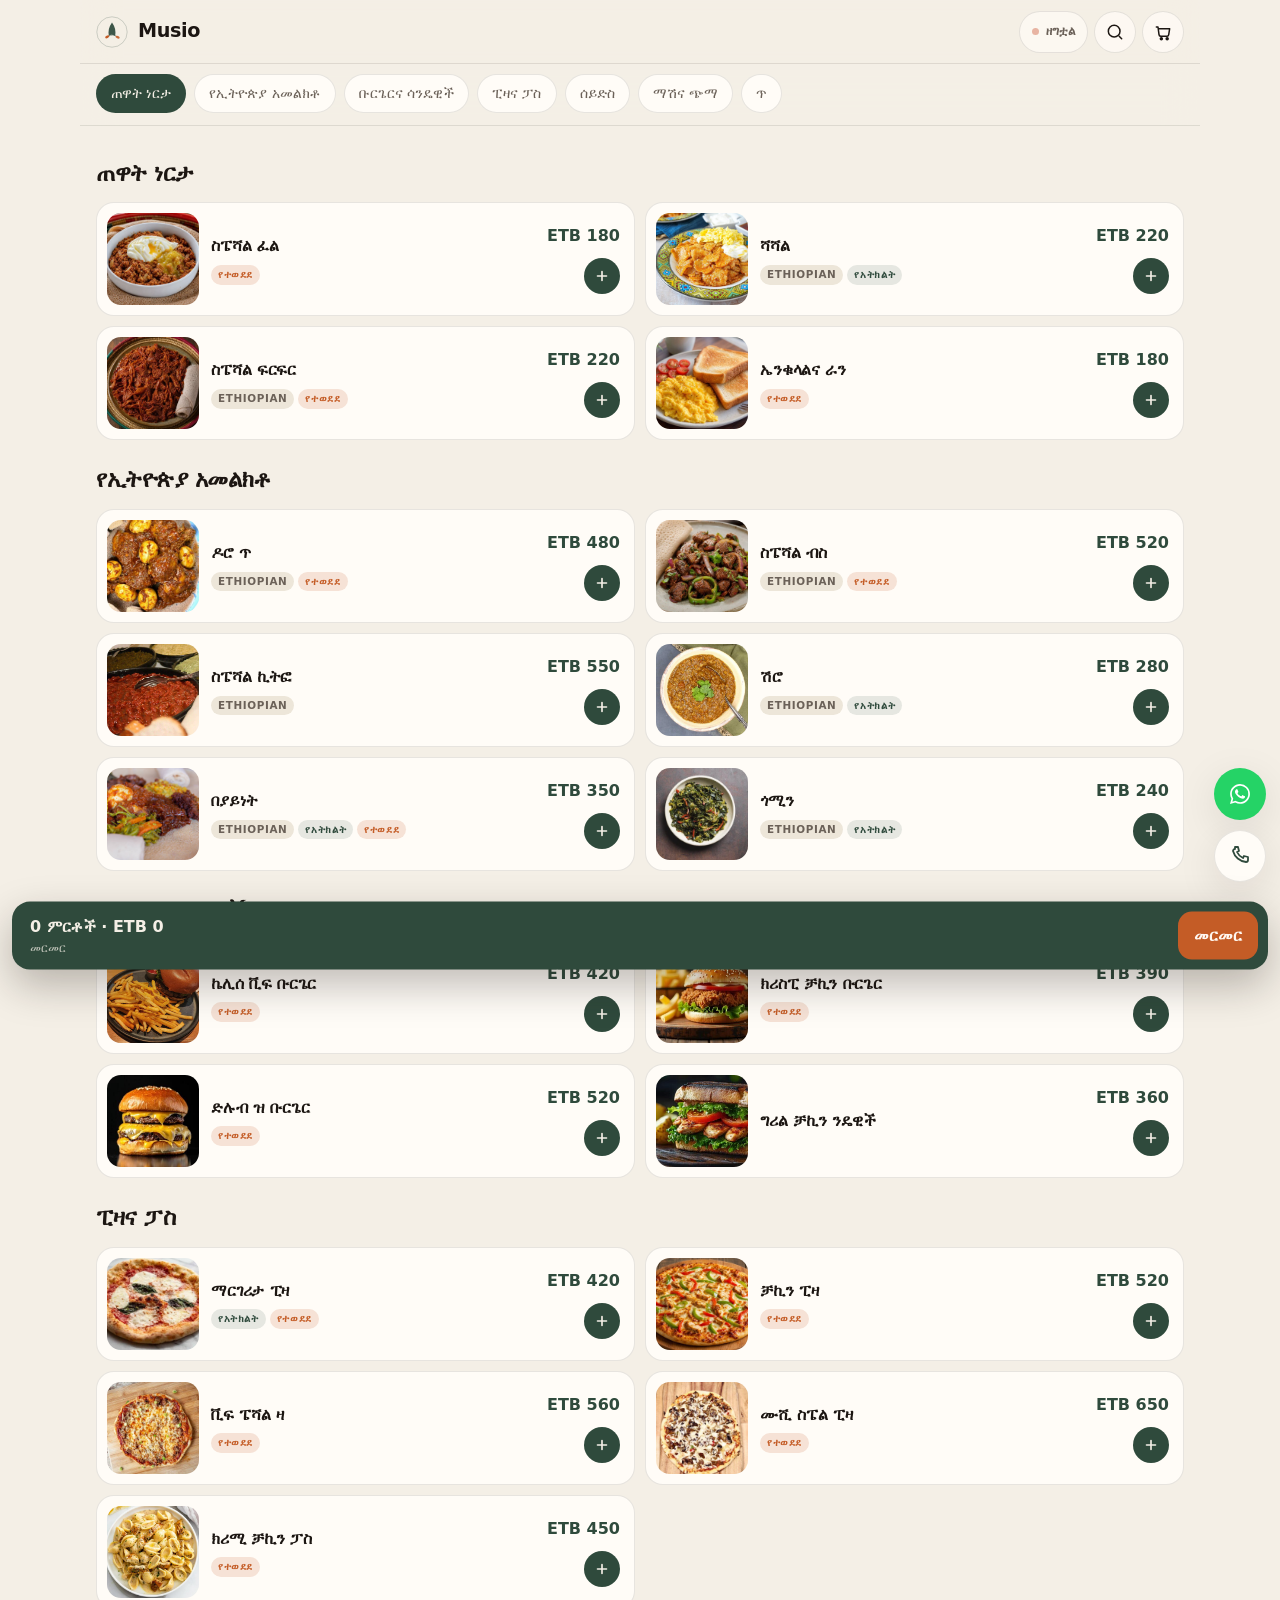
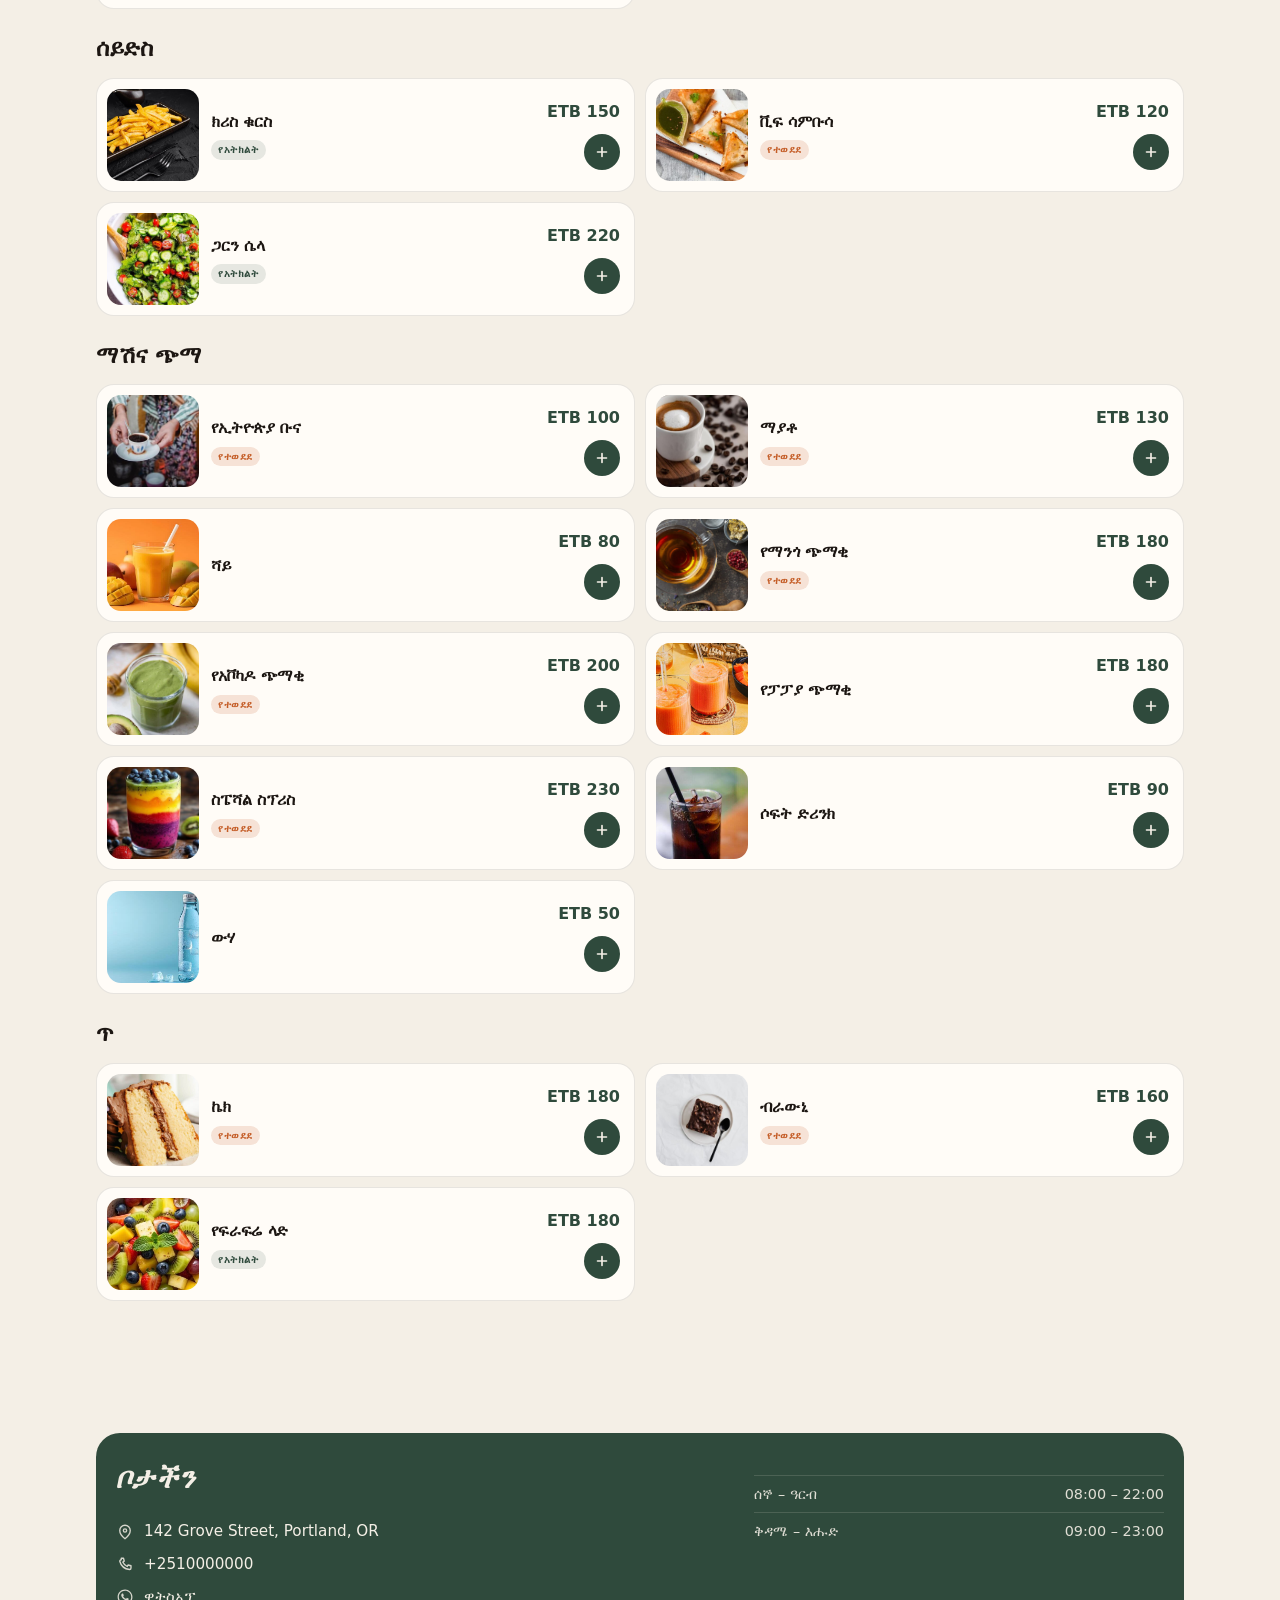
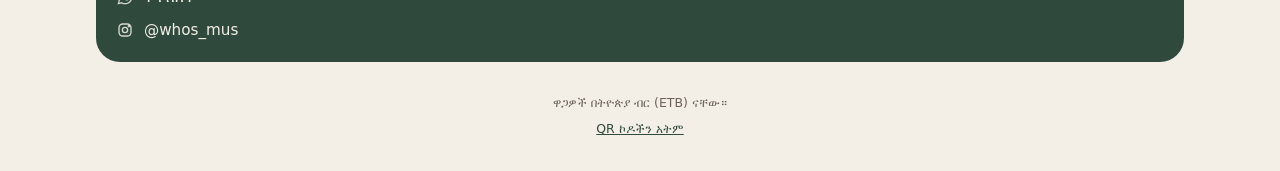
==== commit 7cd29290: "Fix photo/dish mismatches, drop loading screen, ship single-file instant menu - Regenerate 5 mismatc" ====
--- a/index.html
+++ b/index.html
@@ -14,28 +14,1887 @@
     <meta name="theme-color" content="#F4EFE6" />
     <meta name="apple-mobile-web-app-capable" content="yes" />
     <meta name="apple-mobile-web-app-status-bar-style" content="default" />
-    <meta name="description" content="Musio Cafe — መኑን ይመልኩ፣ ምብ ይጨምሩ፣ አዝዝንም በዋትስአፕ ይኩ።" />
+    <meta name="description" content="Musio Cafe — መኑን ይመልኩ፣ ብ ይጨምሩ፣ አዝዝንም በዋትስአፕ ይ።" />
     <title>Musio · መኒ</title>
     <link rel="icon" href="assets/favicon.svg" type="image/svg+xml" />
     <link rel="apple-touch-icon" href="assets/favicon.svg" />
     <link rel="manifest" href="site.webmanifest" />
-    <link rel="stylesheet" href="css/styles.css" />
+    <style>
+/* ── Reset ─────────────────────────────────────────────── */
+*,
+*::before,
+*::after {
+  box-sizing: border-box;
+  margin: 0;
+  padding: 0;
+}
+
+html {
+  scroll-behavior: smooth;
+  -webkit-text-size-adjust: 100%;
+}
+
+body {
+  font-family: var(--font-body);
+  background: var(--bg);
+  color: var(--text);
+  line-height: 1.5;
+  min-height: 100dvh;
+  text-rendering: optimizeLegibility;
+  -webkit-font-smoothing: antialiased;
+}
+
+img {
+  max-width: 100%;
+  display: block;
+}
+
+button,
+input,
+textarea {
+  font: inherit;
+  color: inherit;
+}
+
+button {
+  cursor: pointer;
+  border: 0;
+  background: none;
+  touch-action: manipulation;
+}
+
+a {
+  color: inherit;
+}
+
+ul {
+  list-style: none;
+}
+
+:root {
+  --bg: #f4efe6;
+  --surface: #fffcf7;
+  --elevated: #ede6d9;
+  --text: #1c1612;
+  --text-muted: #6b6158;
+  --primary: #c45c26;
+  --primary-contrast: #fff8f1;
+  --accent: #2f4a3c;
+  --accent-contrast: #f4efe6;
+  --border: rgba(28, 22, 18, 0.1);
+  --overlay: rgba(20, 14, 10, 0.45);
+  --radius: 18px;
+  --font-display: "Noto Sans Ethiopic", "Kefa", "Ebrima", "Segoe UI", system-ui, sans-serif;
+  --font-body: "Noto Sans Ethiopic", "Kefa", "Ebrima", "Segoe UI", system-ui, sans-serif;
+  --header-h: 64px;
+  --shadow: 0 10px 40px rgba(28, 22, 18, 0.1);
+  --ease: cubic-bezier(0.22, 1, 0.36, 1);
+}
+
+body[data-theme="dark"] {
+  --shadow: 0 10px 40px rgba(0, 0, 0, 0.35);
+}
+
+.skip-link {
+  position: absolute;
+  left: 12px;
+  top: -40px;
+  background: var(--accent);
+  color: var(--accent-contrast);
+  padding: 8px 12px;
+  border-radius: 8px;
+  z-index: 100;
+}
+
+.skip-link:focus {
+  top: 12px;
+}
+
+/* ── Header ────────────────────────────────────────────── */
+.site-header {
+  position: sticky;
+  top: 0;
+  z-index: 40;
+  display: flex;
+  align-items: center;
+  justify-content: space-between;
+  gap: 12px;
+  min-height: var(--header-h);
+  padding: calc(8px + env(safe-area-inset-top)) 16px 8px;
+  background: color-mix(in srgb, var(--bg) 78%, transparent);
+  backdrop-filter: blur(18px) saturate(1.2);
+  -webkit-backdrop-filter: blur(18px) saturate(1.2);
+  border-bottom: 1px solid var(--border);
+}
+
+.brand {
+  display: flex;
+  align-items: center;
+  gap: 10px;
+  min-width: 0;
+  text-decoration: none;
+}
+
+.brand img,
+.brand svg {
+  width: 32px;
+  height: 32px;
+  color: var(--accent);
+  flex-shrink: 0;
+}
+
+.brand__name {
+  font-family: var(--font-display);
+  font-weight: 600;
+  font-size: 1.2rem;
+  letter-spacing: -0.02em;
+  white-space: nowrap;
+  overflow: hidden;
+  text-overflow: ellipsis;
+}
+
+.table-badge {
+  font-family: var(--font-body);
+  font-size: 0.68rem;
+  font-weight: 600;
+  letter-spacing: 0.06em;
+  text-transform: uppercase;
+  padding: 4px 8px;
+  border-radius: 999px;
+  background: var(--elevated);
+  color: var(--accent);
+  flex-shrink: 0;
+}
+
+.header-actions {
+  display: flex;
+  gap: 6px;
+}
+
+.icon-btn {
+  width: 42px;
+  height: 42px;
+  border-radius: 50%;
+  display: grid;
+  place-items: center;
+  color: var(--text);
+  background: color-mix(in srgb, var(--surface) 70%, transparent);
+  border: 1px solid var(--border);
+  transition: transform 0.2s var(--ease), background 0.2s;
+}
+
+.icon-btn:hover,
+.icon-btn:focus-visible {
+  background: var(--elevated);
+  outline: none;
+}
+
+.icon-btn:active {
+  transform: scale(0.94);
+}
+
+.icon-btn svg {
+  width: 20px;
+  height: 20px;
+}
+
+.icon-btn--cart {
+  position: relative;
+}
+
+.cart-count {
+  position: absolute;
+  top: -2px;
+  right: -2px;
+  min-width: 18px;
+  height: 18px;
+  padding: 0 5px;
+  border-radius: 99px;
+  background: var(--primary);
+  color: var(--primary-contrast);
+  font-size: 0.68rem;
+  font-weight: 700;
+  display: grid;
+  place-items: center;
+}
+
+.cart-count[hidden] {
+  display: none;
+}
+
+/* ── Pills & buttons ───────────────────────────────────── */
+.pill {
+  display: inline-flex;
+  align-items: center;
+  gap: 6px;
+  padding: 6px 12px;
+  border-radius: 999px;
+  background: color-mix(in srgb, #fff 16%, transparent);
+  border: 1px solid color-mix(in srgb, #fff 24%, transparent);
+  font-size: 0.8rem;
+  font-family: inherit;
+  color: inherit;
+  backdrop-filter: blur(8px);
+}
+
+.pill--live::before {
+  content: "";
+  width: 7px;
+  height: 7px;
+  border-radius: 50%;
+  background: #8fde71;
+  box-shadow: 0 0 0 4px rgba(143, 222, 113, 0.25);
+}
+
+.pill--closed::before {
+  content: "";
+  width: 7px;
+  height: 7px;
+  border-radius: 50%;
+  background: #e8b4a2;
+}
+
+.status-pill {
+  display: inline-flex;
+  align-items: center;
+  gap: 7px;
+  padding: 8px 12px;
+  border-radius: 999px;
+  border: 1px solid var(--border);
+  background: color-mix(in srgb, var(--surface) 65%, transparent);
+  font-size: 0.78rem;
+  font-weight: 600;
+  white-space: nowrap;
+}
+
+.status-pill.pill--live {
+  color: var(--accent);
+}
+
+.status-pill.pill--closed {
+  color: var(--text-muted);
+}
+
+.price {
+  font-variant-numeric: tabular-nums;
+  font-weight: 600;
+  color: var(--accent);
+}
+
+.add-btn {
+  width: 36px;
+  height: 36px;
+  border-radius: 50%;
+  background: var(--accent);
+  color: var(--accent-contrast);
+  display: grid;
+  place-items: center;
+  transition: transform 0.2s var(--ease);
+}
+
+.add-btn:hover {
+  transform: scale(1.06);
+}
+
+.add-btn svg {
+  width: 18px;
+  height: 18px;
+}
+
+/* ── Category nav ──────────────────────────────────────── */
+.cat-nav-wrap {
+  position: sticky;
+  top: var(--header-h);
+  z-index: 30;
+  background: color-mix(in srgb, var(--bg) 88%, transparent);
+  backdrop-filter: blur(16px);
+  -webkit-backdrop-filter: blur(16px);
+  border-bottom: 1px solid var(--border);
+}
+
+.cat-nav {
+  display: flex;
+  gap: 8px;
+  overflow-x: auto;
+  padding: 10px 16px 12px;
+  -webkit-overflow-scrolling: touch;
+}
+
+.cat-nav::-webkit-scrollbar {
+  display: none;
+}
+
+.chip {
+  flex: 0 0 auto;
+  padding: 8px 14px;
+  border-radius: 999px;
+  border: 1px solid var(--border);
+  background: var(--surface);
+  font-size: 0.86rem;
+  font-weight: 500;
+  color: var(--text-muted);
+  white-space: nowrap;
+  transition: 0.2s var(--ease);
+}
+
+.chip.is-active {
+  background: var(--accent);
+  color: var(--accent-contrast);
+  border-color: transparent;
+}
+
+/* ── Menu ─────────────────────────────────────────────── */
+.menu {
+  padding: 8px 16px 120px;
+}
+
+.menu-section {
+  padding-top: 22px;
+  scroll-margin-top: calc(var(--header-h) + 58px);
+}
+
+.menu-section h3 {
+  font-family: var(--font-display);
+  font-size: 1.45rem;
+  margin-bottom: 12px;
+  letter-spacing: -0.02em;
+}
+
+.dish-list {
+  display: grid;
+  gap: 10px;
+}
+
+.dish {
+  display: grid;
+  grid-template-columns: 92px 1fr auto;
+  gap: 12px;
+  align-items: center;
+  padding: 10px;
+  background: var(--surface);
+  border: 1px solid var(--border);
+  border-radius: var(--radius);
+  text-align: left;
+  width: 100%;
+  transition: transform 0.2s var(--ease), box-shadow 0.2s;
+}
+
+.dish:hover {
+  box-shadow: var(--shadow);
+}
+
+.dish.is-sold {
+  opacity: 0.55;
+}
+
+.dish__photo {
+  width: 92px;
+  height: 92px;
+  border-radius: 14px;
+  object-fit: cover;
+  background: var(--elevated);
+  cursor: pointer;
+}
+
+.dish.no-photo {
+  grid-template-columns: 1fr auto;
+}
+
+.dish__body {
+  min-width: 0;
+  width: 100%;
+  text-align: left;
+}
+
+.dish__name {
+  font-weight: 600;
+  font-size: 0.98rem;
+  letter-spacing: -0.01em;
+}
+
+.dish__desc {
+  color: var(--text-muted);
+  font-size: 0.8rem;
+  margin-top: 3px;
+  display: -webkit-box;
+  -webkit-line-clamp: 2;
+  line-clamp: 2;
+  -webkit-box-orient: vertical;
+  overflow: hidden;
+}
+
+.tags {
+  display: flex;
+  flex-wrap: wrap;
+  gap: 4px;
+  margin-top: 7px;
+}
+
+.tag {
+  font-size: 0.65rem;
+  letter-spacing: 0.06em;
+  text-transform: uppercase;
+  font-weight: 600;
+  padding: 2px 7px;
+  border-radius: 999px;
+  background: var(--elevated);
+  color: var(--text-muted);
+}
+
+.tag--popular {
+  background: color-mix(in srgb, var(--primary) 16%, var(--surface));
+  color: var(--primary);
+}
+
+.tag--spicy {
+  background: #fde8e4;
+  color: #b42318;
+}
+
+.tag--veg,
+.tag--vegan {
+  background: color-mix(in srgb, var(--accent) 12%, var(--surface));
+  color: var(--accent);
+}
+
+.tag--gf {
+  background: #eee8dc;
+  color: #6b6158;
+}
+
+.dish__side {
+  display: flex;
+  flex-direction: column;
+  align-items: flex-end;
+  gap: 10px;
+  padding-right: 4px;
+}
+
+.sold-badge {
+  font-size: 0.7rem;
+  font-weight: 600;
+  color: var(--text-muted);
+}
+
+/* ── Footer / contact ──────────────────────────────────── */
+.contact {
+  margin: 12px 16px 24px;
+  padding: 24px 20px 20px;
+  background: var(--accent);
+  color: var(--accent-contrast);
+  border-radius: calc(var(--radius) + 6px);
+}
+
+.contact h2 {
+  font-family: var(--font-display);
+  font-size: 1.8rem;
+  font-style: italic;
+  margin-bottom: 8px;
+}
+
+.contact p {
+  opacity: 0.86;
+  font-weight: 300;
+  max-width: 36ch;
+}
+
+.contact-list {
+  margin-top: 20px;
+  display: grid;
+  gap: 10px;
+}
+
+.contact-list a,
+.contact-list span {
+  display: flex;
+  align-items: center;
+  gap: 10px;
+  text-decoration: none;
+  font-size: 0.95rem;
+}
+
+.contact-list svg {
+  width: 18px;
+  height: 18px;
+  opacity: 0.85;
+  flex-shrink: 0;
+}
+
+.hours-list {
+  margin-top: 18px;
+  display: grid;
+  gap: 6px;
+  font-size: 0.9rem;
+}
+
+.hours-list div {
+  display: flex;
+  justify-content: space-between;
+  gap: 16px;
+  opacity: 0.9;
+  border-top: 1px solid color-mix(in srgb, var(--accent-contrast) 16%, transparent);
+  padding-top: 8px;
+}
+
+.site-footer {
+  text-align: center;
+  color: var(--text-muted);
+  font-size: 0.78rem;
+  padding: 8px 20px 32px;
+}
+
+.site-footer a {
+  color: var(--accent);
+}
+
+/* ── Cart bar ──────────────────────────────────────────── */
+.cart-bar {
+  position: fixed;
+  left: 12px;
+  right: 12px;
+  bottom: calc(12px + env(safe-area-inset-bottom));
+  z-index: 45;
+  display: flex;
+  align-items: center;
+  justify-content: space-between;
+  gap: 12px;
+  padding: 10px 10px 10px 18px;
+  background: var(--accent);
+  color: var(--accent-contrast);
+  border-radius: 18px;
+  box-shadow: 0 16px 40px rgba(28, 22, 18, 0.28);
+  transform: translateY(120%);
+  transition: transform 0.35s var(--ease);
+}
+
+.cart-bar.is-visible {
+  transform: translateY(0);
+}
+
+.cart-bar__meta {
+  display: grid;
+  min-width: 0;
+}
+
+.cart-bar__meta small {
+  opacity: 0.75;
+  font-size: 0.75rem;
+}
+
+.cart-bar__cta {
+  background: var(--primary);
+  color: var(--primary-contrast);
+  border-radius: 14px;
+  padding: 12px 16px;
+  font-weight: 600;
+  white-space: nowrap;
+}
+
+/* ── FABs ──────────────────────────────────────────────── */
+.fabs {
+  position: fixed;
+  right: 14px;
+  bottom: calc(18px + env(safe-area-inset-bottom));
+  z-index: 35;
+  display: grid;
+  gap: 10px;
+  transition: transform 0.35s var(--ease);
+}
+
+.fabs.is-raised {
+  transform: translateY(-72px);
+}
+
+.fab {
+  width: 52px;
+  height: 52px;
+  border-radius: 50%;
+  display: grid;
+  place-items: center;
+  box-shadow: var(--shadow);
+  text-decoration: none;
+}
+
+.fab svg {
+  width: 24px;
+  height: 24px;
+}
+
+.fab--wa {
+  background: #25d366;
+  color: #fff;
+}
+
+.fab--call {
+  background: var(--surface);
+  color: var(--accent);
+  border: 1px solid var(--border);
+}
+
+/* ── Sheets / dialogs ──────────────────────────────────── */
+.sheet {
+  width: min(100%, 560px);
+  max-height: min(92dvh, 860px);
+  margin: auto 0 0 auto;
+  border: 0;
+  padding: 0;
+  background: var(--bg);
+  color: var(--text);
+  border-radius: 24px 24px 0 0;
+  box-shadow: var(--shadow);
+}
+
+.sheet::backdrop {
+  background: var(--overlay);
+  backdrop-filter: blur(4px);
+}
+
+.sheet[open] {
+  animation: rise 0.38s var(--ease);
+}
+
+@keyframes rise {
+  from {
+    transform: translateY(24px);
+    opacity: 0.4;
+  }
+}
+
+.sheet__grab {
+  width: 40px;
+  height: 4px;
+  border-radius: 99px;
+  background: var(--border);
+  margin: 10px auto 0;
+}
+
+.sheet__hero {
+  width: 100%;
+  height: 220px;
+  object-fit: cover;
+}
+
+.sheet__body {
+  padding: 8px 20px 28px;
+}
+
+.sheet__top {
+  display: flex;
+  justify-content: space-between;
+  gap: 12px;
+  align-items: flex-start;
+}
+
+.sheet__top h2 {
+  font-family: var(--font-display);
+  font-size: 1.7rem;
+  letter-spacing: -0.02em;
+  line-height: 1.15;
+}
+
+.sheet__close {
+  width: 36px;
+  height: 36px;
+  border-radius: 50%;
+  background: var(--elevated);
+  display: grid;
+  place-items: center;
+  flex-shrink: 0;
+}
+
+.sheet__desc {
+  color: var(--text-muted);
+  margin: 10px 0 16px;
+}
+
+.qty-row {
+  display: flex;
+  align-items: center;
+  justify-content: space-between;
+  gap: 12px;
+  margin: 12px 0 16px;
+}
+
+.stepper {
+  display: flex;
+  align-items: center;
+  gap: 4px;
+  background: var(--surface);
+  border: 1px solid var(--border);
+  border-radius: 999px;
+  padding: 4px;
+}
+
+.stepper button {
+  width: 36px;
+  height: 36px;
+  border-radius: 50%;
+  background: var(--elevated);
+  font-size: 1.2rem;
+  line-height: 1;
+}
+
+.stepper span {
+  min-width: 28px;
+  text-align: center;
+  font-weight: 600;
+}
+
+.field {
+  display: grid;
+  gap: 6px;
+  margin-bottom: 12px;
+}
+
+.field label {
+  font-size: 0.78rem;
+  font-weight: 600;
+  letter-spacing: 0.04em;
+  text-transform: uppercase;
+  color: var(--text-muted);
+}
+
+.field input,
+.field textarea {
+  width: 100%;
+  border: 1px solid var(--border);
+  background: var(--surface);
+  border-radius: 12px;
+  padding: 12px 14px;
+  outline: none;
+}
+
+.field input:focus,
+.field textarea:focus {
+  border-color: var(--accent);
+}
+
+.primary-btn {
+  width: 100%;
+  border-radius: 14px;
+  padding: 14px 16px;
+  background: var(--primary);
+  color: var(--primary-contrast);
+  font-weight: 600;
+  margin-top: 8px;
+}
+
+.primary-btn:disabled {
+  opacity: 0.45;
+  cursor: not-allowed;
+}
+
+/* Cart sheet */
+.cart-items {
+  display: grid;
+  gap: 10px;
+  margin: 12px 0 16px;
+}
+
+.cart-line {
+  display: grid;
+  grid-template-columns: 64px 1fr auto;
+  gap: 12px;
+  align-items: center;
+  padding: 8px;
+  background: var(--surface);
+  border: 1px solid var(--border);
+  border-radius: 14px;
+}
+
+.cart-line img {
+  width: 64px;
+  height: 64px;
+  border-radius: 10px;
+  object-fit: cover;
+}
+
+.cart-line h3 {
+  font-size: 0.95rem;
+}
+
+.cart-line p {
+  color: var(--text-muted);
+  font-size: 0.8rem;
+}
+
+.cart-total {
+  display: flex;
+  justify-content: space-between;
+  font-size: 1.05rem;
+  font-weight: 600;
+  padding: 8px 0 4px;
+}
+
+.cart-empty {
+  text-align: center;
+  padding: 28px 12px;
+  color: var(--text-muted);
+}
+
+.search-list {
+  display: grid;
+  gap: 8px;
+  margin-top: 12px;
+  max-height: 55dvh;
+  overflow: auto;
+}
+
+/* ── Desktop ──────────────────────────────────────────── */
+@media (min-width: 840px) {
+  body {
+    background:
+      radial-gradient(1200px 500px at 10% -10%, color-mix(in srgb, var(--primary) 18%, transparent), transparent 50%),
+      var(--bg);
+  }
+
+  #app {
+    max-width: 1120px;
+    margin: 0 auto;
+  }
+
+  .dish-list {
+    grid-template-columns: 1fr 1fr;
+  }
+
+  .contact {
+    display: grid;
+    grid-template-columns: 1.2fr 0.8fr;
+    gap: 24px;
+    align-items: start;
+  }
+
+  .sheet {
+    margin: auto;
+    border-radius: 24px;
+    width: min(520px, calc(100% - 32px));
+  }
+}
+
+@media (prefers-reduced-motion: reduce) {
+  *,
+  *::before,
+  *::after {
+    animation: none !important;
+    transition: none !important;
+    scroll-behavior: auto !important;
+  }
+}
+    </style>
   </head>
   <body>
     <a class="skip-link" href="#menu">Skip to menu</a>
 
-    <div id="app">
-      <div class="boot" aria-live="polite">
-        <img src="assets/logo.svg" alt="" class="boot__logo" />
-        <p>በቅጽበት…</p>
-      </div>
-    </div>
+    <div id="app"></div>
 
     <dialog class="sheet" id="item-sheet" aria-labelledby="item-sheet-title"></dialog>
     <dialog class="sheet sheet--cart" id="cart-sheet" aria-labelledby="cart-sheet-title"></dialog>
     <dialog class="sheet sheet--search" id="search-sheet" aria-labelledby="search-sheet-title"></dialog>
     <dialog class="sheet sheet--hours" id="hours-sheet" aria-labelledby="hours-sheet-title"></dialog>
 
-    <script type="module" src="js/app.js"></script>
+    <script>
+/* ───────────────────────────────────────────────────────────────────────────
+   Musio QR Menu — single-file app (config + styles + logic, inline on purpose:
+   the page opens instantly, no extra JS/CSS requests, no loading screen).
+   js/config.js holds the same config for qr.html — keep the two in sync.
+   ─────────────────────────────────────────────────────────────────────────── */
+const CONFIG = {
+  restaurant: {
+    name: "Musio Café & Kitchen",
+    shortName: "Musio",
+    favicon: "./assets/favicon.svg",
+    tagline: "ኢትዮጵያ · ቡርጌር · ፒዛ · ማቂ · ቡና",
+    description:
+      "የኢትዮጵያ ካፌ — ክላሲ ምግች፣ ቡርጌር፣ ፒዛ፣ ፓስ፣ ጭማቂ፣ ቡና እና ጥ።",
+    logo: "./assets/logo.svg",
+  },
+
+  theme: {
+    mode: "light",
+    background: "#F4EFE6",
+    surface: "#FFFCF7",
+    elevated: "#EDE6D9",
+    text: "#1C1612",
+    textMuted: "#6B6158",
+    primary: "#C45C26",
+    primaryContrast: "#FFF8F1",
+    accent: "#2F4A3C",
+    accentContrast: "#F4EFE6",
+    border: "rgba(28, 22, 18, 0.1)",
+    overlay: "rgba(20, 14, 10, 0.45)",
+    radius: "18px",
+    fontDisplay: "'Noto Sans Ethiopic', 'Kefa', 'Ebrima', 'Segoe UI', system-ui, sans-serif",
+    fontBody: "'Noto Sans Ethiopic', 'Kefa', 'Ebrima', 'Segoe UI', system-ui, sans-serif",
+  },
+
+  locale: "en-ET",
+  currency: "ETB",
+  priceNote: "ዋጋዎች በትዮጵያ ብር (ETB) ናቸው።",
+
+  contact: {
+    phone: "+2510000000",
+    phoneHref: "+2510000000",
+    whatsapp: "2510000000",
+    whatsappMessage: "ሰላም ሙሺ! መኑን ልል እልጋለሁ።",
+    email: "hello@musio09.example",
+    address: "142 Grove Street, Portland, OR",
+    mapsUrl: "https://maps.google.com/?q=142+Grove+Street+Portland+OR",
+    instagram: "whos_mus",
+    instagramUrl: "https://instagram.com/whos_mus",
+    website: "",
+  },
+
+  timezone: "Africa/Addis_Ababa",
+  hours: [
+    { days: [1, 2, 3, 4, 5], open: "08:00", close: "22:00", label: "ሰኞ – ዓርብ", display: "08:00 – 22:00" },
+    { days: [6, 0], open: "09:00", close: "23:00", label: "ቅዳሜ – እሑድ", display: "09:00 – 23:00" },
+  ],
+
+  features: {
+    showPhotos: true,
+    showSearch: true,
+    showTableField: true,
+    allowOrderNotes: true,
+    showRating: true,
+  },
+
+  rating: {
+    score: "4.9",
+    label: "የተወደደ",
+  },
+
+  order: {
+    minOrder: 0,
+    pickupLabel: "ለምርባት / ሰንረዥ አዝዝ",
+    whatsappIntro: "ሰላም ሙሺ! አዲስ አዝዝ:",
+    emptyCartHint: "ጥቂት ምግብ ይጨምሩ፣ አዝንም በዋትስአፕ ይላኩ።",
+  },
+
+  categories: [
+    { id: "breakfast", name: "ጠዋት ነርታ" },
+    { id: "ethiopian", name: "የኢትዮጵያ አመልክቶ" },
+    { id: "burgers", name: "ቡርጌርና ሳንዴዊች" },
+    { id: "pizza", name: "ፒዛና ፓስ" },
+    { id: "sides", name: "ሰይድስ" },
+    { id: "drinks", name: "ማሽና ጭማ" },
+    { id: "desserts", name: "ጥ" },
+  ],
+
+  items: [
+    {
+      id: "special-ful",
+      category: "breakfast",
+      name: "ስፔሻል ፈል",
+      price: 180,
+      image: "./assets/foods/special-ful.jpg",
+      tags: ["popular"],
+      featured: true,
+    },
+    {
+      id: "chechebsa",
+      category: "breakfast",
+      name: "ሻሻል",
+      price: 220,
+      image: "./assets/foods/chechebsa.jpg",
+      tags: ["ethiopian", "veg"],
+    },
+    {
+      id: "special-firfir",
+      category: "breakfast",
+      name: "ስፔሻል ፍርፍር",
+      price: 220,
+      image: "./assets/foods/special-firfir.jpg",
+      tags: ["ethiopian", "popular"],
+    },
+    {
+      id: "eggs-toast",
+      category: "breakfast",
+      name: "ኤንቁላልና ራን",
+      price: 180,
+      image: "./assets/foods/eggs-toast.jpg",
+      tags: ["popular"],
+    },
+
+    {
+      id: "doro-wot",
+      category: "ethiopian",
+      name: "ዶሮ ጥ",
+      price: 480,
+      image: "./assets/foods/doro-wot.jpg",
+      tags: ["ethiopian", "popular"],
+      featured: true,
+    },
+    {
+      id: "special-tibs",
+      category: "ethiopian",
+      name: "ስፔሻል ብስ",
+      price: 520,
+      image: "./assets/foods/special-tibs.jpg",
+      tags: ["ethiopian", "popular"],
+    },
+    {
+      id: "special-kitfo",
+      category: "ethiopian",
+      name: "ስፔሻል ኪትፎ",
+      price: 550,
+      image: "./assets/foods/special-kitfo.jpg",
+      tags: ["ethiopian"],
+    },
+    {
+      id: "shiro",
+      category: "ethiopian",
+      name: "ሽሮ",
+      price: 280,
+      image: "./assets/foods/shiro.jpg",
+      tags: ["ethiopian", "veg"],
+    },
+    {
+      id: "beyaynet",
+      category: "ethiopian",
+      name: "በያይነት",
+      price: 350,
+      image: "./assets/foods/beyaynet.jpg",
+      tags: ["ethiopian", "veg", "popular"],
+      featured: true,
+    },
+    {
+      id: "gomen",
+      category: "ethiopian",
+      name: "ጎሚን",
+      price: 240,
+      image: "./assets/foods/gomen.jpg",
+      tags: ["ethiopian", "veg"],
+    },
+
+    {
+      id: "classic-beef-burger",
+      category: "burgers",
+      name: "ኬሊሰ ቪፍ ቡርጌር",
+      price: 420,
+      image: "./assets/foods/classic-beef-burger.jpg",
+      tags: ["popular"],
+      featured: true,
+    },
+    {
+      id: "crispy-chicken-burger",
+      category: "burgers",
+      name: "ክሪስፒ ቻኪን ቡርጌር",
+      price: 390,
+      image: "./assets/foods/crispy-chicken-burger.jpg",
+      tags: ["popular"],
+    },
+    {
+      id: "double-cheeseburger",
+      category: "burgers",
+      name: "ድሉብ ዝ ቡርጌር",
+      price: 520,
+      image: "./assets/foods/double-cheeseburger.jpg",
+      tags: ["popular"],
+    },
+    {
+      id: "chicken-sandwich",
+      category: "burgers",
+      name: "ግሪል ቻኪን ንዴዊች",
+      price: 360,
+      image: "./assets/foods/grilled-chicken-sandwich.jpg",
+      tags: [],
+    },
+
+    {
+      id: "margherita",
+      category: "pizza",
+      name: "ማርገሪታ ፒዛ",
+      price: 420,
+      image: "./assets/foods/margherita.jpg",
+      tags: ["veg", "popular"],
+    },
+    {
+      id: "chicken-pizza",
+      category: "pizza",
+      name: "ቻኪን ፒዛ",
+      price: 520,
+      image: "./assets/foods/chicken-pizza.jpg",
+      tags: ["popular"],
+    },
+    {
+      id: "beef-special-pizza",
+      category: "pizza",
+      name: "ቪፍ ፔሻል ዛ",
+      price: 560,
+      image: "./assets/foods/beef-special-pizza.jpg",
+      tags: ["popular"],
+    },
+    {
+      id: "musio-special-pizza",
+      category: "pizza",
+      name: "ሙሺ ስፔል ፒዛ",
+      price: 650,
+      image: "./assets/foods/musio-special-pizza.jpg",
+      tags: ["popular"],
+      featured: true,
+    },
+    {
+      id: "creamy-chicken-pasta",
+      category: "pizza",
+      name: "ክሪሚ ቻኪን ፓስ",
+      price: 450,
+      image: "./assets/foods/creamy-chicken-pasta.jpg",
+      tags: ["popular"],
+    },
+
+    {
+      id: "crispy-fries",
+      category: "sides",
+      name: "ክሪስ ቁርስ",
+      price: 150,
+      image: "./assets/foods/crispy-fries.jpg",
+      tags: ["veg"],
+    },
+    {
+      id: "beef-sambusa",
+      category: "sides",
+      name: "ቪፍ ሳምቡሳ",
+      price: 120,
+      image: "./assets/foods/beef-sambusa.jpg",
+      tags: ["popular"],
+    },
+    {
+      id: "garden-salad",
+      category: "sides",
+      name: "ጋርን ሴላ",
+      price: 220,
+      image: "./assets/foods/garden-salad.jpg",
+      tags: ["veg"],
+    },
+
+    {
+      id: "ethiopian-buna",
+      category: "drinks",
+      name: "የኢትዮጵያ ቡና",
+      price: 100,
+      image: "./assets/foods/ethiopian-buna.jpg",
+      tags: ["popular"],
+      featured: true,
+    },
+    {
+      id: "macchiato",
+      category: "drinks",
+      name: "ማያቶ",
+      price: 130,
+      image: "./assets/foods/macchiato.jpg",
+      tags: ["popular"],
+    },
+    {
+      id: "ethiopian-tea",
+      category: "drinks",
+      name: "ሻይ",
+      price: 80,
+      image: "./assets/foods/ethiopian-tea.jpg",
+      tags: [],
+    },
+    {
+      id: "mango-juice",
+      category: "drinks",
+      name: "የማንጎ ጭማቂ",
+      price: 180,
+      image: "./assets/foods/mango-juice.jpg",
+      tags: ["popular"],
+    },
+    {
+      id: "avocado-juice",
+      category: "drinks",
+      name: "የአቮካዶ ጭማቂ",
+      price: 200,
+      image: "./assets/foods/avocado-juice.jpg",
+      tags: ["popular"],
+    },
+    {
+      id: "papaya-juice",
+      category: "drinks",
+      name: "የፓፓያ ጭማቂ",
+      price: 180,
+      image: "./assets/foods/papaya-juice.jpg",
+      tags: [],
+    },
+    {
+      id: "special-spris",
+      category: "drinks",
+      name: "ስፔሻል ስፕሪስ",
+      price: 230,
+      image: "./assets/foods/special-spris.jpg",
+      tags: ["popular"],
+      featured: true,
+    },
+    {
+      id: "soft-drink",
+      category: "drinks",
+      name: "ሶፍት ድሪንክ",
+      price: 90,
+      image: "./assets/foods/soft-drink.jpg",
+      tags: [],
+    },
+    {
+      id: "bottled-water",
+      category: "drinks",
+      name: "ውሃ",
+      price: 50,
+      image: "./assets/foods/bottled-water.jpg",
+      tags: [],
+    },
+
+    {
+      id: "cake-slice",
+      category: "desserts",
+      name: "ኬክ",
+      price: 180,
+      image: "./assets/foods/cake-slice.jpg",
+      tags: ["popular"],
+    },
+    {
+      id: "brownie",
+      category: "desserts",
+      name: "ብራውኒ",
+      price: 160,
+      image: "./assets/foods/brownie.jpg",
+      tags: ["popular"],
+    },
+    {
+      id: "fruit-salad",
+      category: "desserts",
+      name: "የፍራፍሬ ላድ",
+      price: 180,
+      image: "./assets/foods/fruit-salad.jpg",
+      tags: ["veg"],
+    },
+  ],
+};
+
+const C = CONFIG;
+
+function assetUrl(path) {
+  if (!path) return "";
+  if (/^(https?:)?\/\//i.test(path) || path.startsWith("data:") || path.startsWith("blob:") || path.startsWith("#")) {
+    return path;
+  }
+  return String(path).replace(/^\.\//, "");
+}
+
+const ICONS = {
+  search: `<svg viewBox="0 0 24 24" fill="none" stroke="currentColor" stroke-width="1.8"><circle cx="11" cy="11" r="7"/><path d="M20 20l-3-3" stroke-linecap="round"/></svg>`,
+  cart: `<svg viewBox="0 0 24 24" fill="none" stroke="currentColor" stroke-width="1.8"><path d="M4 6h2l1.2 9.2a2 2 0 0 0 2 1.8h7.6a2 2 0 0 0 2-1.6L20 8H7" stroke-linecap="round" stroke-linejoin="round"/><circle cx="10" cy="20" r="1.2" fill="currentColor"/><circle cx="17" cy="20" r="1.2" fill="currentColor"/></svg>`,
+  plus: `<svg viewBox="0 0 24 24" fill="none" stroke="currentColor" stroke-width="2.2"><path d="M12 6v12M6 12h12" stroke-linecap="round"/></svg>`,
+  close: `<svg viewBox="0 0 24 24" fill="none" stroke="currentColor" stroke-width="2"><path d="M7 7l10 10M17 7L7 17" stroke-linecap="round"/></svg>`,
+  phone: `<svg viewBox="0 0 24 24" fill="none" stroke="currentColor" stroke-width="1.8"><path d="M7 3h3l1 4-2 1a12 12 0 0 0 6 6l1-2 4 1v3a2 2 0 0 1-2 2A15 15 0 0 1 5 7a2 2 0 0 1 2-2z" stroke-linejoin="round"/></svg>`,
+  wa: `<svg viewBox="0 0 24 24" fill="currentColor"><path d="M19.05 4.91A9.82 9.82 0 0 0 12.04 2C6.58 2 2.13 6.45 2.13 11.91c0 1.75.46 3.45 1.32 4.95L2 22l5.25-1.38c1.45.79 3.08 1.21 4.79 1.21h.01c5.46 0 9.91-4.45 9.91-9.91 0-2.65-1.03-5.14-2.91-7.01zm-7.01 15.24h-.01c-1.48 0-2.93-.4-4.2-1.15l-.3-.18-3.12.82.83-3.04-.2-.31a8.26 8.26 0 0 1-1.26-4.38c0-4.54 3.7-8.24 8.25-8.24 2.2 0 4.27.86 5.82 2.42a8.18 8.18 0 0 1 2.41 5.83c0 4.54-3.7 8.23-8.22 8.23zm4.52-6.16c-.25-.12-1.47-.72-1.7-.81-.23-.08-.39-.12-.56.12-.17.25-.64.81-.78.97-.14.17-.29.19-.54.06-.25-.12-1.05-.39-2-1.23-.74-.66-1.23-1.47-1.38-1.72-.14-.25-.02-.38.11-.51.11-.11.25-.29.37-.43.13-.14.17-.25.25-.41.08-.17.04-.31-.02-.43-.06-.12-.56-1.35-.76-1.85-.2-.48-.4-.42-.56-.42h-.48c-.17 0-.43.06-.66.31-.23.25-.87.85-.87 2.07 0 1.22.89 2.4 1.01 2.56.12.17 1.75 2.67 4.23 3.74.59.26 1.05.41 1.41.52.59.19 1.13.16 1.56.1.48-.07 1.47-.6 1.67-1.18.21-.58.21-1.07.14-1.18-.07-.1-.23-.16-.48-.28z"/></svg>`,
+  pin: `<svg viewBox="0 0 24 24" fill="none" stroke="currentColor" stroke-width="1.8"><path d="M12 21s7-5.4 7-11a7 7 0 1 0-14 0c0 5.6 7 11 7 11z"/><circle cx="12" cy="10" r="2.2"/></svg>`,
+  ig: `<svg viewBox="0 0 24 24" fill="none" stroke="currentColor" stroke-width="1.8"><rect x="4" y="4" width="16" height="16" rx="5"/><circle cx="12" cy="12" r="3.5"/><circle cx="17.2" cy="6.8" r="0.8" fill="currentColor"/></svg>`,
+};
+
+const T = {
+  meta_desc: "መኑን ይመልኩ፣ ብ ይጨምሩ፣ አዝዝንም በዋትስአፕ ይ።",
+  cart: "\u12ab\u122d\u1275",
+  search: "\u1348\u120d",
+  hours: "\u1230\u12d3\u1276\u127d",
+  open: "\u12ad\u134d\u1275",
+  closed: "\u12d8\u130d\u1277\u120d",
+  table: "\u12a8\u122d\u1232",
+  addToCart: "\u12a8\u12ab\u122d\u1275 \u120b\u12ed \u1328\u121d\u122d",
+  soldOut: "\u1328\u122d\u1237\u120d",
+  yourCart: "\u12e8\u12a5\u122d\u1235\u12ce \u12ab\u122d\u1275",
+  each: "\u12a5\u12eb\u1295\u12f3\u1295\u12f1",
+  total: "\u1320\u1245\u120b\u120b",
+  remove: "\u12a0\u1235\u12c8\u130d\u12f5",
+  order: "\u1260\u12cb\u1275\u1235\u12a0\u1355 \u12a0\u12dd\u12dd",
+  items: "\u121d\u122d\u1276\u127d",
+  bill: "\u1218\u122d\u1218\u122d",
+  noResults: "\u121d\u1295\u121d \u12a0\u120d\u1270\u1308\u1298\u121d",
+  findDish: "\u121d\u130d\u1265 \u12ed\u1348\u120d\u1309",
+  searchPh: "\u12aa\u1275\u1363 \u12db\u1363 \u1261\u1293 …",
+  place: "\u1266\u1273\u127d\u1295",
+  call: "\u12f0\u12cd\u120d",
+  whatsapp: "\u12cb\u1275\u1235\u12a0\u1355",
+  directions: "\u1218\u1295\u1308\u12f5",
+  printQR: "QR \u12ae\u12f6\u127d\u1295 \u12a0\u1275\u121d",
+  totalWord: "\u1320\u1245\u120b\u120b",
+  hoursOpen: "\u12ad\u134d\u1275 \u1290\u12cb\u120d — \u1218\u1291\u1295 \u12ed\u1218\u120d\u12a9\u1362",
+  hoursClosed: "\u12a0\u1201\u1295 \u12d8\u130d\u1277\u120d\u1362 \u1218\u1291\u1295 \u12ed\u1240\u1219\u1362",
+};
+
+const TAG_LABELS = {
+  popular: "\u12e8\u1270\u12c8\u12f0\u12f0",
+  veg: "\u12e8\u12a0\u1275\u12ad\u120d\u1275",
+  vegan: "\u126b\u1308\u1295",
+  spicy: "\u122b\u1233",
+  gf: "\u12eb\u1208 \u130d\u1209\u1270\u1295",
+  new: "\u12a0\u12f2\u1235",
+};
+
+const state = {
+  cart: loadCart(),
+  table: new URLSearchParams(location.search).get("table") || "",
+  guestName: "",
+  note: "",
+  activeCategory: C.categories[0]?.id || "all",
+  itemQty: 1,
+  itemNote: "",
+};
+
+const els = {
+  app: document.querySelector("#app"),
+  itemSheet: document.querySelector("#item-sheet"),
+  cartSheet: document.querySelector("#cart-sheet"),
+  searchSheet: document.querySelector("#search-sheet"),
+  hoursSheet: document.querySelector("#hours-sheet"),
+};
+
+function loadCart() {
+  try {
+    return JSON.parse(sessionStorage.getItem("qr-cart") || "{}");
+  } catch {
+    return {};
+  }
+}
+
+function saveCart() {
+  sessionStorage.setItem("qr-cart", JSON.stringify(state.cart));
+}
+
+function escapeHtml(value) {
+  return String(value ?? "")
+    .replaceAll("&", "&amp;")
+    .replaceAll("<", "&lt;")
+    .replaceAll(">", "&gt;")
+    .replaceAll('"', "&quot;")
+    .replaceAll("'", "&#39;");
+}
+
+function formatPrice(amount) {
+  return new Intl.NumberFormat(C.locale, {
+    style: "currency",
+    currency: C.currency,
+    currencyDisplay: "code",
+    maximumFractionDigits: 0,
+  }).format(amount);
+}
+
+function applyTheme() {
+  const t = C.theme;
+  const root = document.documentElement;
+  const map = {
+    "--bg": t.background,
+    "--surface": t.surface,
+    "--elevated": t.elevated,
+    "--text": t.text,
+    "--text-muted": t.textMuted,
+    "--primary": t.primary,
+    "--primary-contrast": t.primaryContrast,
+    "--accent": t.accent,
+    "--accent-contrast": t.accentContrast,
+    "--border": t.border,
+    "--overlay": t.overlay,
+    "--radius": t.radius,
+    "--font-display": t.fontDisplay,
+    "--font-body": t.fontBody,
+  };
+  Object.entries(map).forEach(([k, v]) => v && root.style.setProperty(k, v));
+  document.body.dataset.theme = t.mode || "light";
+  document.querySelector('meta[name="theme-color"]')?.setAttribute("content", t.background);
+  document.title = `${C.restaurant.name} · \u121D\u1213\u1299`;
+  const desc = document.querySelector('meta[name="description"]');
+  if (desc) desc.setAttribute("content", `${C.restaurant.name} — ${T.meta_desc}`);
+
+  const fav = assetUrl(C.restaurant.favicon || C.restaurant.logo);
+  document.querySelectorAll('link[rel="icon"], link[rel="apple-touch-icon"]').forEach((el) => {
+    el.setAttribute("href", fav);
+  });
+
+  const manifest = {
+    name: `${C.restaurant.name} Menu`,
+    short_name: C.restaurant.shortName || C.restaurant.name,
+    start_url: new URL("index.html", location.href).href,
+    display: "standalone",
+    background_color: t.background,
+    theme_color: t.accent,
+    icons: [{ src: fav, sizes: "any", type: fav.includes(".svg") ? "image/svg+xml" : "image/png" }],
+  };
+  const manifestLink = document.querySelector('link[rel="manifest"]');
+  if (manifestLink) {
+    const blob = new Blob([JSON.stringify(manifest)], { type: "application/manifest+json" });
+    manifestLink.href = URL.createObjectURL(blob);
+  }
+}
+
+function getLocalParts() {
+  const fmt = new Intl.DateTimeFormat("en-US", {
+    timeZone: C.timezone,
+    weekday: "short",
+    hour: "2-digit",
+    minute: "2-digit",
+    hourCycle: "h23",
+  });
+  const parts = Object.fromEntries(fmt.formatToParts(new Date()).map((p) => [p.type, p.value]));
+  const dayMap = { Sun: 0, Mon: 1, Tue: 2, Wed: 3, Thu: 4, Fri: 5, Sat: 6 };
+  return {
+    day: dayMap[parts.weekday] ?? new Date().getDay(),
+    minutes: Number(parts.hour) * 60 + Number(parts.minute),
+  };
+}
+
+function openingStatus() {
+  const { day, minutes } = getLocalParts();
+  const slot = C.hours.find((h) => h.days.includes(day));
+  if (!slot) return { open: false, label: T.closed, slot: null };
+  const [oh, om] = slot.open.split(":").map(Number);
+  const [ch, cm] = slot.close.split(":").map(Number);
+  const openMins = oh * 60 + om;
+  const closeMins = ch * 60 + cm;
+  const open = minutes >= openMins && minutes < closeMins;
+  return {
+    open,
+    label: open ? T.open : T.closed,
+    display: slot.display,
+    slot,
+  };
+}
+
+function itemById(id) {
+  return C.items.find((i) => i.id === id);
+}
+
+function cartCount() {
+  return Object.values(state.cart).reduce((n, line) => n + line.qty, 0);
+}
+
+function cartTotal() {
+  return Object.values(state.cart).reduce((n, line) => n + line.qty * line.price, 0);
+}
+
+function tagsHtml(tags = []) {
+  return tags
+    .map((t) => `<span class="tag tag--${escapeHtml(t)}">${escapeHtml(TAG_LABELS[t] || t)}</span>`)
+    .join("");
+}
+
+function waLink() {
+  const msg = C.contact.whatsappMessage;
+  if (!msg) return `https://wa.me/${C.contact.whatsapp}`;
+  return `https://wa.me/${C.contact.whatsapp}?text=${encodeURIComponent(msg)}`;
+}
+
+function telLink() {
+  return `tel:${C.contact.phoneHref}`;
+}
+
+function orderLink() {
+  const lines = Object.values(state.cart).map(
+    (line, i) => `${i + 1}. ${line.name} x${line.qty} \u2014 ${formatPrice(line.price * line.qty)}`
+  );
+  const tableLine = state.table ? `${T.table} ${state.table}\n` : "";
+  const msg = `${C.order.whatsappIntro}\n${tableLine}${lines.join("\n")}\n${T.totalWord}: ${formatPrice(cartTotal())}`;
+  return `https://wa.me/${C.contact.whatsapp}?text=${encodeURIComponent(msg)}`;
+}
+
+function render() {
+  const open = openingStatus();
+  const showPhotos = C.features.showPhotos !== false;
+  const brand = C.restaurant.shortName || C.restaurant.name;
+
+  els.app.innerHTML = `
+    <header class="site-header" id="top">
+      <a class="brand" href="#top">
+        <img src="${escapeHtml(assetUrl(C.restaurant.logo))}" alt="" />
+        <span class="brand__name">${escapeHtml(brand)}</span>
+        ${state.table ? `<span class="table-badge">${T.table} ${escapeHtml(state.table)}</span>` : ""}
+      </a>
+      <div class="header-actions">
+        <button class="status-pill ${open.open ? "pill--live" : "pill--closed"}" data-open-hours type="button" aria-label="${T.hours}">
+          ${escapeHtml(open.label)}
+        </button>
+        ${
+          C.features.showSearch
+            ? `<button class="icon-btn" data-open-search aria-label="${T.search}">${ICONS.search}</button>`
+            : ""
+        }
+        <button class="icon-btn icon-btn--cart" data-open-cart aria-label="${T.cart}">
+          ${ICONS.cart}
+          <span class="cart-count" ${cartCount() ? "" : "hidden"}>${cartCount()}</span>
+        </button>
+      </div>
+    </header>
+
+    <div class="cat-nav-wrap">
+      <nav class="cat-nav" aria-label="${C.restaurant.name}">
+        ${C.categories
+          .map(
+            (cat) => `
+          <button class="chip ${cat.id === state.activeCategory ? "is-active" : ""}" data-cat="${escapeHtml(cat.id)}">
+            ${escapeHtml(cat.name)}
+          </button>`
+          )
+          .join("")}
+      </nav>
+    </div>
+
+    <main class="menu" id="menu">
+      ${C.categories
+        .map((cat) => {
+          const items = C.items.filter((i) => i.category === cat.id);
+          if (!items.length) return "";
+          return `
+            <section class="menu-section" id="cat-${escapeHtml(cat.id)}">
+              <h3>${escapeHtml(cat.name)}</h3>
+              <div class="dish-list">
+                ${items.map((item) => dishCard(item, showPhotos)).join("")}
+              </div>
+            </section>`;
+        })
+        .join("")}
+    </main>
+
+    <section class="contact" id="contact">
+      <div>
+        <h2>${T.place}</h2>
+        <div class="contact-list">
+          <a href="${escapeHtml(C.contact.mapsUrl)}" target="_blank" rel="noopener">${ICONS.pin} ${escapeHtml(C.contact.address)}</a>
+          <a href="${telLink()}">${ICONS.phone} ${escapeHtml(C.contact.phone)}</a>
+          <a href="${waLink()}" target="_blank" rel="noopener">${ICONS.wa} ${T.whatsapp}</a>
+          ${
+            C.contact.instagram
+              ? `<a href="${escapeHtml(C.contact.instagramUrl)}" target="_blank" rel="noopener">${ICONS.ig} @${escapeHtml(C.contact.instagram)}</a>`
+              : ""
+          }
+        </div>
+      </div>
+      <div>
+        <div class="hours-list">
+          ${C.hours
+            .map(
+              (h) => `<div><span>${escapeHtml(h.label)}</span><span>${escapeHtml(h.display)}</span></div>`
+            )
+            .join("")}
+        </div>
+      </div>
+    </section>
+
+    <footer class="site-footer">
+      <p>${escapeHtml(C.priceNote)}</p>
+      <p style="margin-top:8px"><a href="${escapeHtml(assetUrl("qr.html"))}">${T.printQR}</a></p>
+    </footer>
+
+    <div class="fabs ${cartCount() ? "is-raised" : ""}">
+      <a class="fab fab--wa" href="${waLink()}" target="_blank" rel="noopener" aria-label="${T.whatsapp}">${ICONS.wa}</a>
+      <a class="fab fab--call" href="${telLink()}" aria-label="${T.call}">${ICONS.phone}</a>
+    </div>
+
+    <div class="cart-bar ${cartCount() ? "is-visible" : ""}" data-open-cart>
+      <div class="cart-bar__meta">
+        <strong>${cartCount()} ${T.items} · ${formatPrice(cartTotal())}</strong>
+        <small>${T.bill}</small>
+      </div>
+      <button class="cart-bar__cta" type="button">${T.bill}</button>
+    </div>
+  `;
+
+  bindAppEvents();
+  observeCategories();
+}
+
+function dishCard(item, showPhotos) {
+  const sold = item.soldOut;
+  return `
+    <article class="dish ${showPhotos ? "" : "no-photo"} ${sold ? "is-sold" : ""}">
+      ${showPhotos ? `<img class="dish__photo" src="${escapeHtml(assetUrl(item.image))}" alt="${escapeHtml(item.name)}" loading="lazy" data-open-item="${escapeHtml(item.id)}" />` : ""}
+      <button class="dish__body" data-open-item="${escapeHtml(item.id)}">
+        <div class="dish__name">${escapeHtml(item.name)}</div>
+        ${item.description ? `<p class="dish__desc">${escapeHtml(item.description)}</p>` : ""}
+        ${item.tags?.length ? `<div class="tags">${tagsHtml(item.tags)}</div>` : ""}
+      </button>
+      <div class="dish__side">
+        <span class="price">${formatPrice(item.price)}</span>
+        ${
+          sold
+            ? `<span class="sold-badge">${T.soldOut}</span>`
+            : `<button class="add-btn" data-add="${escapeHtml(item.id)}" aria-label="${T.addToCart}">${ICONS.plus}</button>`
+        }
+      </div>
+    </article>`;
+}
+
+function bindAppEvents() {
+  els.app.querySelectorAll("[data-add]").forEach((btn) => {
+    btn.addEventListener("click", (e) => {
+      e.stopPropagation();
+      addToCart(btn.dataset.add, 1);
+    });
+  });
+
+  els.app.querySelectorAll("[data-open-item]").forEach((el) => {
+    el.addEventListener("click", () => openItem(el.dataset.openItem));
+  });
+
+  els.app.querySelectorAll("[data-open-cart]").forEach((el) => {
+    el.addEventListener("click", openCart);
+  });
+
+  els.app.querySelector("[data-open-search]")?.addEventListener("click", openSearch);
+  els.app.querySelector("[data-open-hours]")?.addEventListener("click", openHours);
+
+  els.app.querySelectorAll("[data-cat]").forEach((chip) => {
+    chip.addEventListener("click", () => {
+      state.activeCategory = chip.dataset.cat;
+      document.querySelector(`#cat-${chip.dataset.cat}`)?.scrollIntoView({ behavior: "smooth", block: "start" });
+      els.app.querySelectorAll("[data-cat]").forEach((c) => c.classList.toggle("is-active", c === chip));
+    });
+  });
+}
+
+function observeCategories() {
+  const sections = [...document.querySelectorAll(".menu-section")];
+  if (!sections.length) return;
+  const chips = [...document.querySelectorAll("[data-cat]")];
+  const io = new IntersectionObserver(
+    (entries) => {
+      const visible = entries
+        .filter((e) => e.isIntersecting)
+        .sort((a, b) => b.intersectionRatio - a.intersectionRatio)[0];
+      if (!visible) return;
+      const id = visible.target.id.replace("cat-", "");
+      state.activeCategory = id;
+      chips.forEach((c) => c.classList.toggle("is-active", c.dataset.cat === id));
+    },
+    { rootMargin: "-40% 0px -50% 0px", threshold: [0.1, 0.4] }
+  );
+  sections.forEach((s) => io.observe(s));
+}
+
+function addToCart(id, qty = 1, note = "") {
+  const item = itemById(id);
+  if (!item || item.soldOut) return;
+  const existing = state.cart[id];
+  state.cart[id] = {
+    id: item.id,
+    name: item.name,
+    price: item.price,
+    image: item.image,
+    qty: (existing?.qty || 0) + qty,
+    note: note || existing?.note || "",
+  };
+  saveCart();
+  pulseCart();
+}
+
+function setQty(id, qty) {
+  if (qty <= 0) delete state.cart[id];
+  else if (state.cart[id]) state.cart[id].qty = qty;
+  saveCart();
+}
+
+function pulseCart() {
+  const bar = document.querySelector(".cart-bar");
+  const fabs = document.querySelector(".fabs");
+  const count = document.querySelector(".cart-count");
+  const n = cartCount();
+  if (count) {
+    count.hidden = !n;
+    count.textContent = n;
+  }
+  bar?.classList.toggle("is-visible", n > 0);
+  fabs?.classList.toggle("is-raised", n > 0);
+  const meta = document.querySelector(".cart-bar__meta strong");
+  if (meta) meta.textContent = `${n} ${T.items} · ${formatPrice(cartTotal())}`;
+}
+
+function openItem(id) {
+  const item = itemById(id);
+  if (!item) return;
+  state.itemQty = 1;
+  state.itemNote = "";
+  els.itemSheet.innerHTML = `
+    <div class="sheet__grab"></div>
+    ${C.features.showPhotos ? `<img class="sheet__hero" src="${escapeHtml(assetUrl(item.image))}" alt="${escapeHtml(item.name)}" />` : ""}
+    <div class="sheet__body">
+      <div class="sheet__top">
+        <h2 id="item-sheet-title">${escapeHtml(item.name)}</h2>
+        <button class="sheet__close" data-close aria-label="close">${ICONS.close}</button>
+      </div>
+      ${item.tags?.length ? `<div class="tags">${tagsHtml(item.tags)}</div>` : ""}
+      ${item.description ? `<p class="sheet__desc">${escapeHtml(item.description)}</p>` : ""}
+      <div class="qty-row">
+        <strong class="price">${formatPrice(item.price)}</strong>
+        <div class="stepper">
+          <button type="button" data-step="-1" aria-label="-">−</button>
+          <span data-qty>1</span>
+          <button type="button" data-step="1" aria-label="+">+</button>
+        </div>
+      </div>
+      <button class="primary-btn" data-add-detail ${item.soldOut ? "disabled" : ""}>
+        ${item.soldOut ? T.soldOut : `${T.addToCart} · ${formatPrice(item.price)}`}
+      </button>
+    </div>
+  `;
+  els.itemSheet.showModal();
+  els.itemSheet.querySelector("[data-close]").addEventListener("click", () => els.itemSheet.close());
+  els.itemSheet.querySelectorAll("[data-step]").forEach((btn) => {
+    btn.addEventListener("click", () => {
+      state.itemQty = Math.max(1, state.itemQty + Number(btn.dataset.step));
+      els.itemSheet.querySelector("[data-qty]").textContent = state.itemQty;
+      const cta = els.itemSheet.querySelector("[data-add-detail]");
+      if (!item.soldOut) cta.textContent = `${T.addToCart} · ${formatPrice(item.price * state.itemQty)}`;
+    });
+  });
+  els.itemSheet.querySelector("[data-add-detail]")?.addEventListener("click", () => {
+    addToCart(item.id, state.itemQty);
+    els.itemSheet.close();
+  });
+}
+
+function openCart() {
+  renderCart();
+  els.cartSheet.showModal();
+}
+
+function renderCart() {
+  const lines = Object.values(state.cart);
+  const total = cartTotal();
+  els.cartSheet.innerHTML = `
+    <div class="sheet__grab"></div>
+    <div class="sheet__body">
+      <div class="sheet__top">
+        <h2 id="cart-sheet-title">${T.yourCart}</h2>
+        <button class="sheet__close" data-close aria-label="close">${ICONS.close}</button>
+      </div>
+      ${
+        lines.length
+          ? `<div class="cart-items">
+              ${lines
+                .map(
+                  (line) => `
+                <div class="cart-line">
+                  <img src="${escapeHtml(assetUrl(line.image))}" alt="" />
+                  <div>
+                    <h3>${escapeHtml(line.name)}</h3>
+                    <p>${formatPrice(line.price)} ${T.each}</p>
+                    <div class="stepper" style="margin-top:8px">
+                      <button type="button" data-line-step="${escapeHtml(line.id)}" data-delta="-1" aria-label="-">−</button>
+                      <span>${line.qty}</span>
+                      <button type="button" data-line-step="${escapeHtml(line.id)}" data-delta="1" aria-label="+">+</button>
+                    </div>
+                    <button type="button" data-remove="${escapeHtml(line.id)}" style="margin-top:6px;font-size:0.75rem;font-weight:600;color:var(--text-muted);min-height:32px">${T.remove}</button>
+                  </div>
+                  <strong class="price">${formatPrice(line.price * line.qty)}</strong>
+                </div>`
+                )
+                .join("")}
+            </div>
+            <div class="cart-total"><span>${T.total}</span><span>${formatPrice(total)}</span></div>
+            <a class="primary-btn order-btn" href="${orderLink()}" target="_blank" rel="noopener">${ICONS.wa} ${T.order}</a>
+          `
+          : `<div class="cart-empty"><p>${escapeHtml(C.order.emptyCartHint)}</p></div>`
+      }
+    </div>
+  `;
+
+  els.cartSheet.querySelector("[data-close]").addEventListener("click", () => els.cartSheet.close());
+  els.cartSheet.querySelectorAll("[data-line-step]").forEach((btn) => {
+    btn.addEventListener("click", () => {
+      const id = btn.dataset.lineStep;
+      const next = (state.cart[id]?.qty || 0) + Number(btn.dataset.delta);
+      setQty(id, next);
+      pulseCart();
+      renderCart();
+    });
+  });
+  els.cartSheet.querySelectorAll("[data-remove]").forEach((btn) => {
+    btn.addEventListener("click", () => {
+      setQty(btn.dataset.remove, 0);
+      pulseCart();
+      renderCart();
+    });
+  });
+}
+
+function openHours() {
+  const status = openingStatus();
+  els.hoursSheet.innerHTML = `
+    <div class="sheet__grab"></div>
+    <div class="sheet__body">
+      <div class="sheet__top">
+        <h2 id="hours-sheet-title">${T.hours}</h2>
+        <button class="sheet__close" data-close aria-label="close">${ICONS.close}</button>
+      </div>
+      <p class="sheet__desc">${status.open ? T.hoursOpen : T.hoursClosed}</p>
+      <div class="hours-list" style="color: inherit;">
+        ${C.hours
+          .map(
+            (h) => `<div><span>${escapeHtml(h.label)}</span><span>${escapeHtml(h.display)}</span></div>`
+          )
+          .join("")}
+      </div>
+    </div>
+  `;
+  els.hoursSheet.showModal();
+  els.hoursSheet.querySelector("[data-close]").addEventListener("click", () => els.hoursSheet.close());
+}
+
+function openSearch() {
+  els.searchSheet.innerHTML = `
+    <div class="sheet__grab"></div>
+    <div class="sheet__body">
+      <div class="sheet__top">
+        <h2 id="search-sheet-title">${T.search}</h2>
+        <button class="sheet__close" data-close aria-label="close">${ICONS.close}</button>
+      </div>
+      <label class="field">
+        <span>${T.findDish}</span>
+        <input type="search" data-q placeholder="${T.searchPh}" autofocus />
+      </label>
+      <div class="search-list" data-results></div>
+    </div>
+  `;
+  els.searchSheet.showModal();
+  const input = els.searchSheet.querySelector("[data-q]");
+  const results = els.searchSheet.querySelector("[data-results]");
+  const paint = () => {
+    const q = input.value.trim().toLowerCase();
+    const matches = q
+      ? C.items.filter((i) => `${i.name} ${i.description || ""} ${i.tags.join(" ")}`.toLowerCase().includes(q))
+      : C.items.slice(0, 8);
+    results.innerHTML = matches.length
+      ? matches.map((item) => dishCard(item, true)).join("")
+      : `<p class="cart-empty">${T.noResults}</p>`;
+    results.querySelectorAll("[data-add]").forEach((btn) => {
+      btn.addEventListener("click", (e) => {
+        e.stopPropagation();
+        addToCart(btn.dataset.add, 1);
+      });
+    });
+    results.querySelectorAll("[data-open-item]").forEach((el) => {
+      el.addEventListener("click", () => {
+        els.searchSheet.close();
+        openItem(el.dataset.openItem);
+      });
+    });
+  };
+  input.addEventListener("input", paint);
+  paint();
+  els.searchSheet.querySelector("[data-close]").addEventListener("click", () => els.searchSheet.close());
+  setTimeout(() => input.focus(), 50);
+}
+
+document.querySelectorAll(".sheet").forEach((dialog) => {
+  dialog.addEventListener("click", (e) => {
+    if (e.target === dialog) dialog.close();
+  });
+});
+
+document.addEventListener("keydown", (e) => {
+  if (e.key === "Escape") {
+    document.querySelectorAll("dialog[open]").forEach((d) => d.close());
+  }
+});
+
+applyTheme();
+render();
+    </script>
   </body>
 </html>
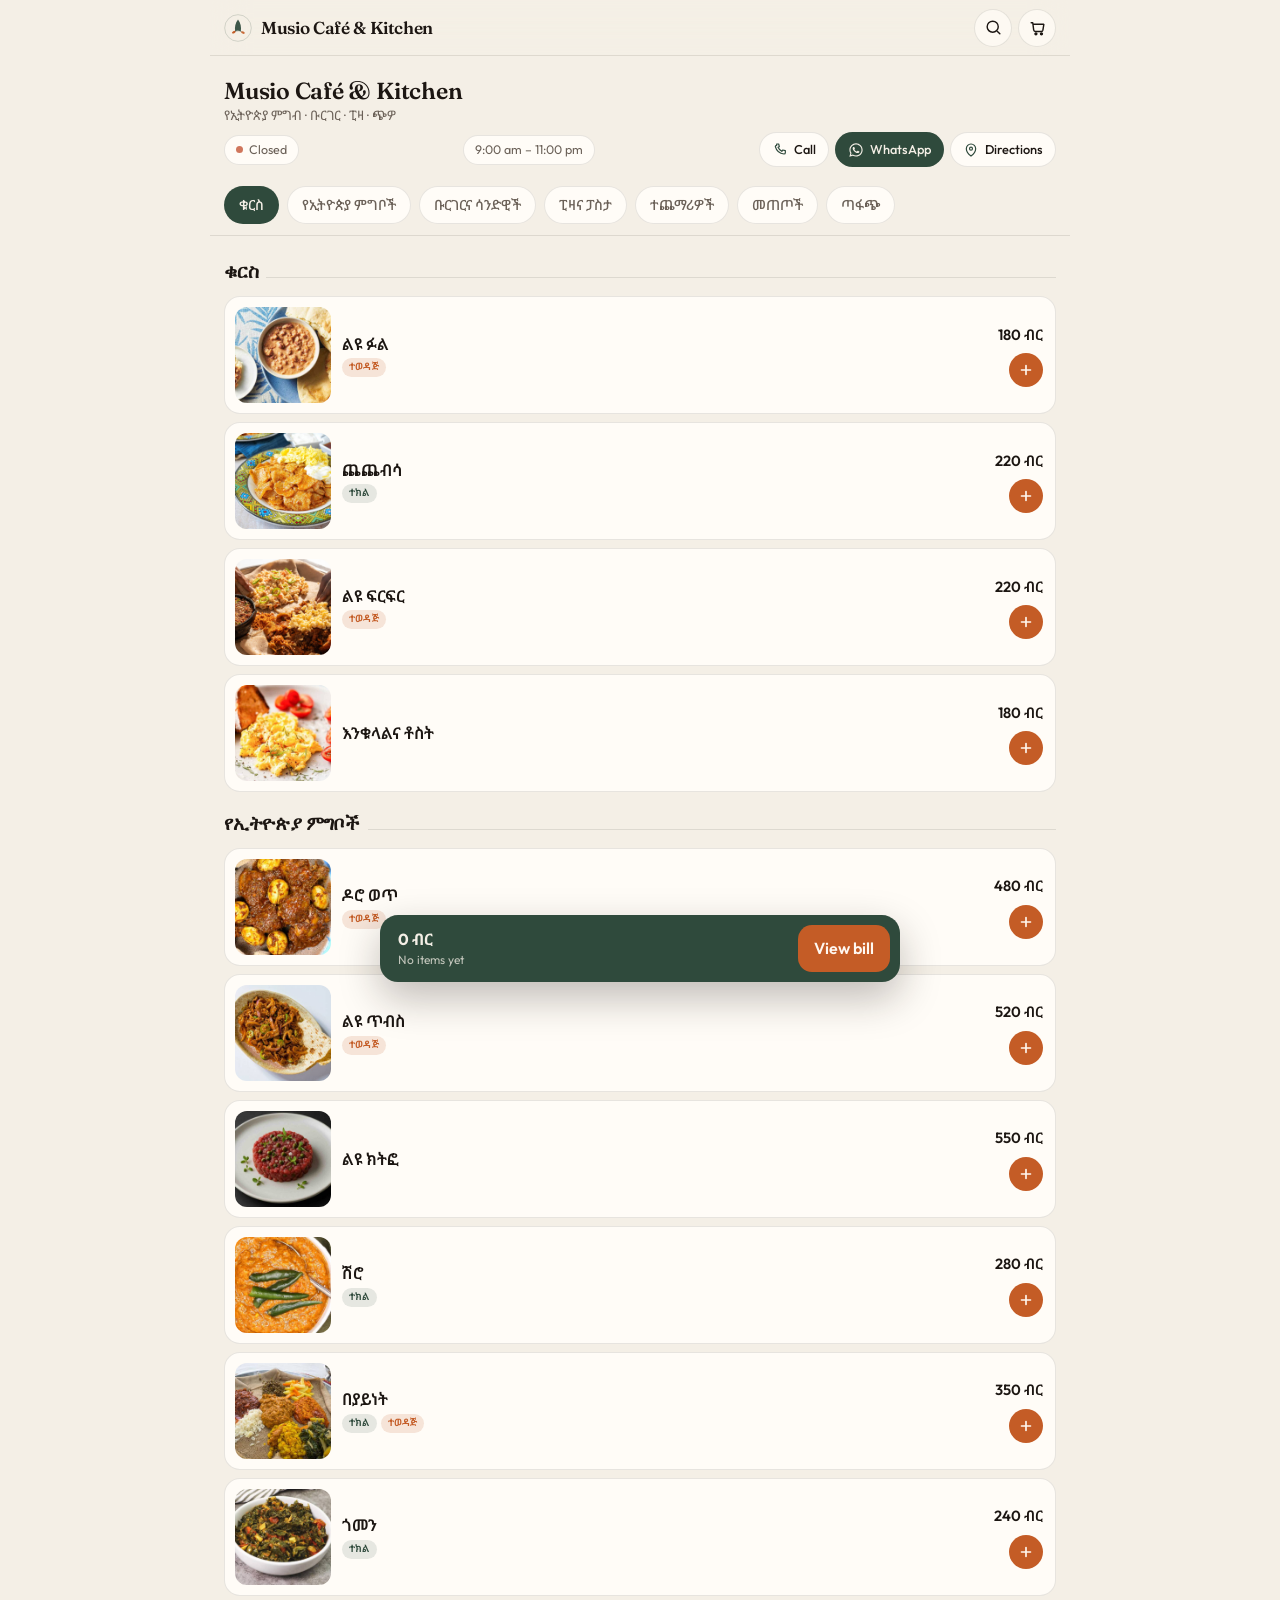
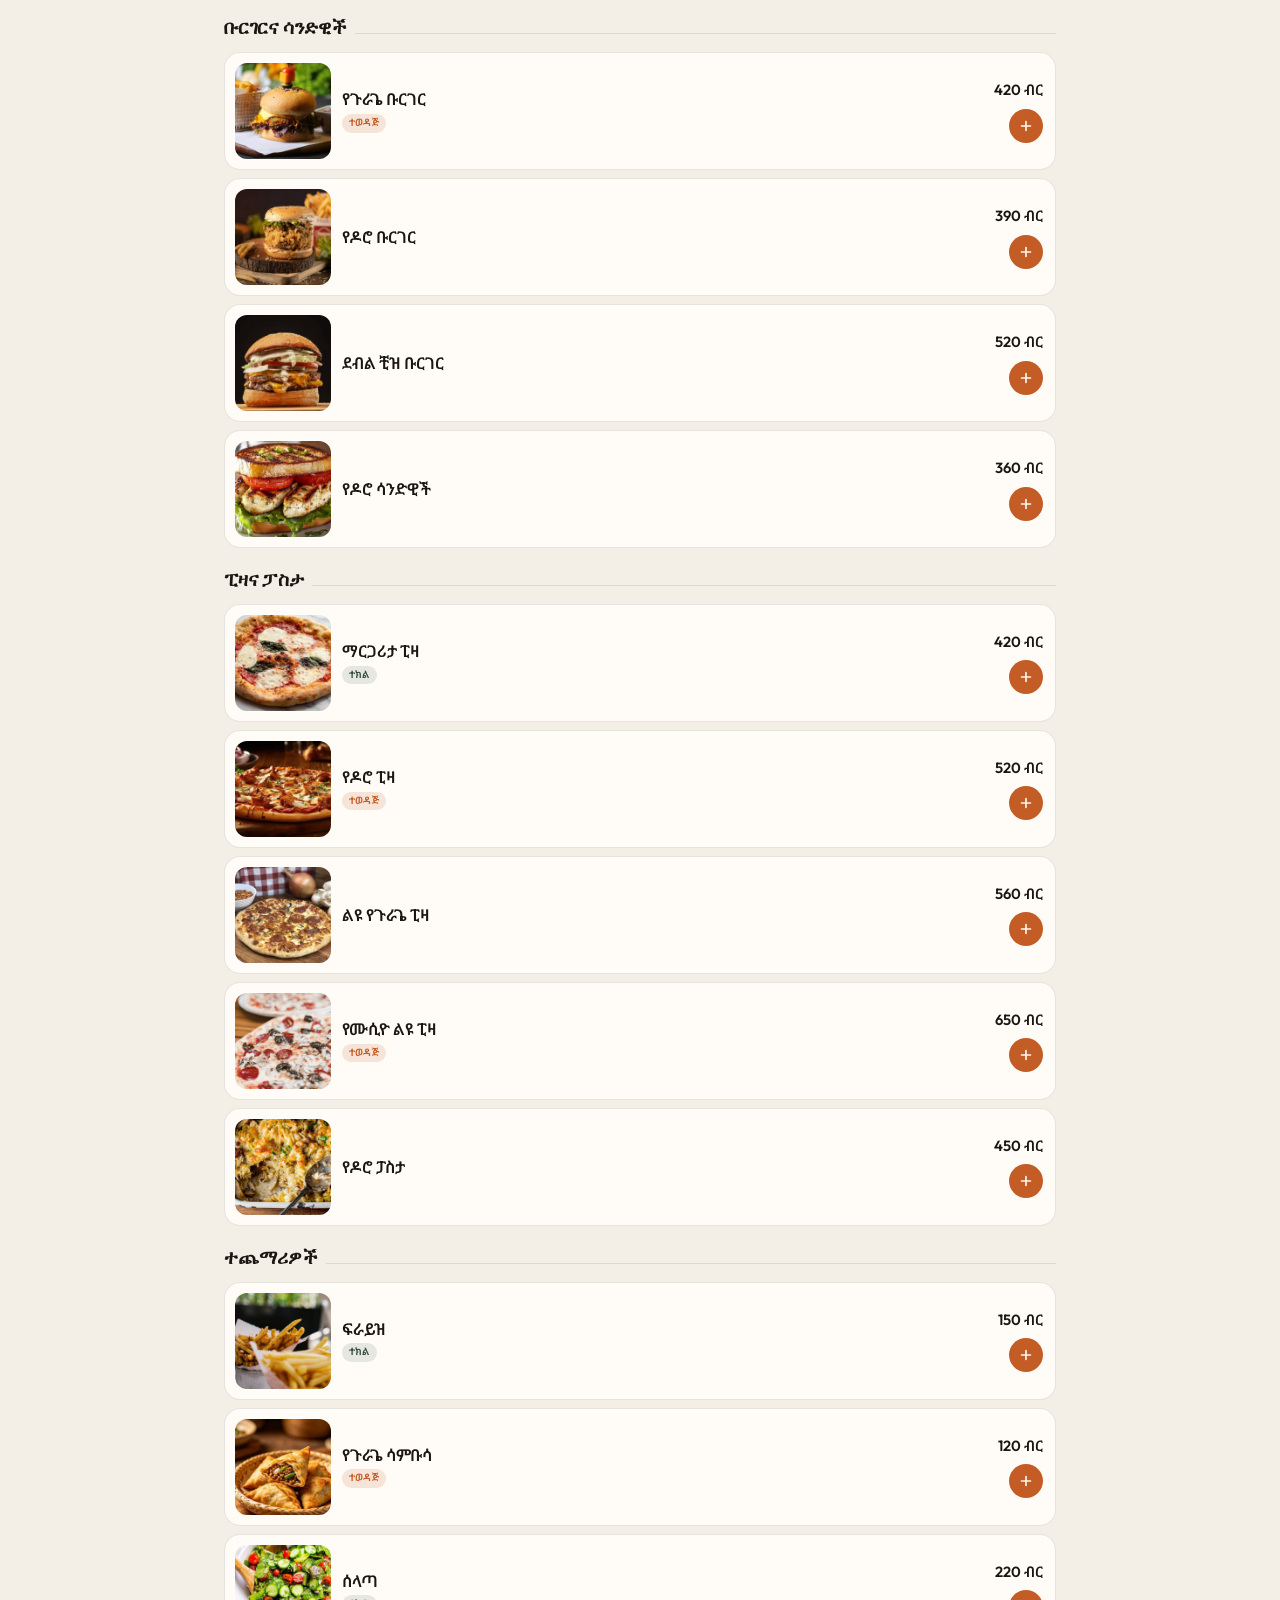
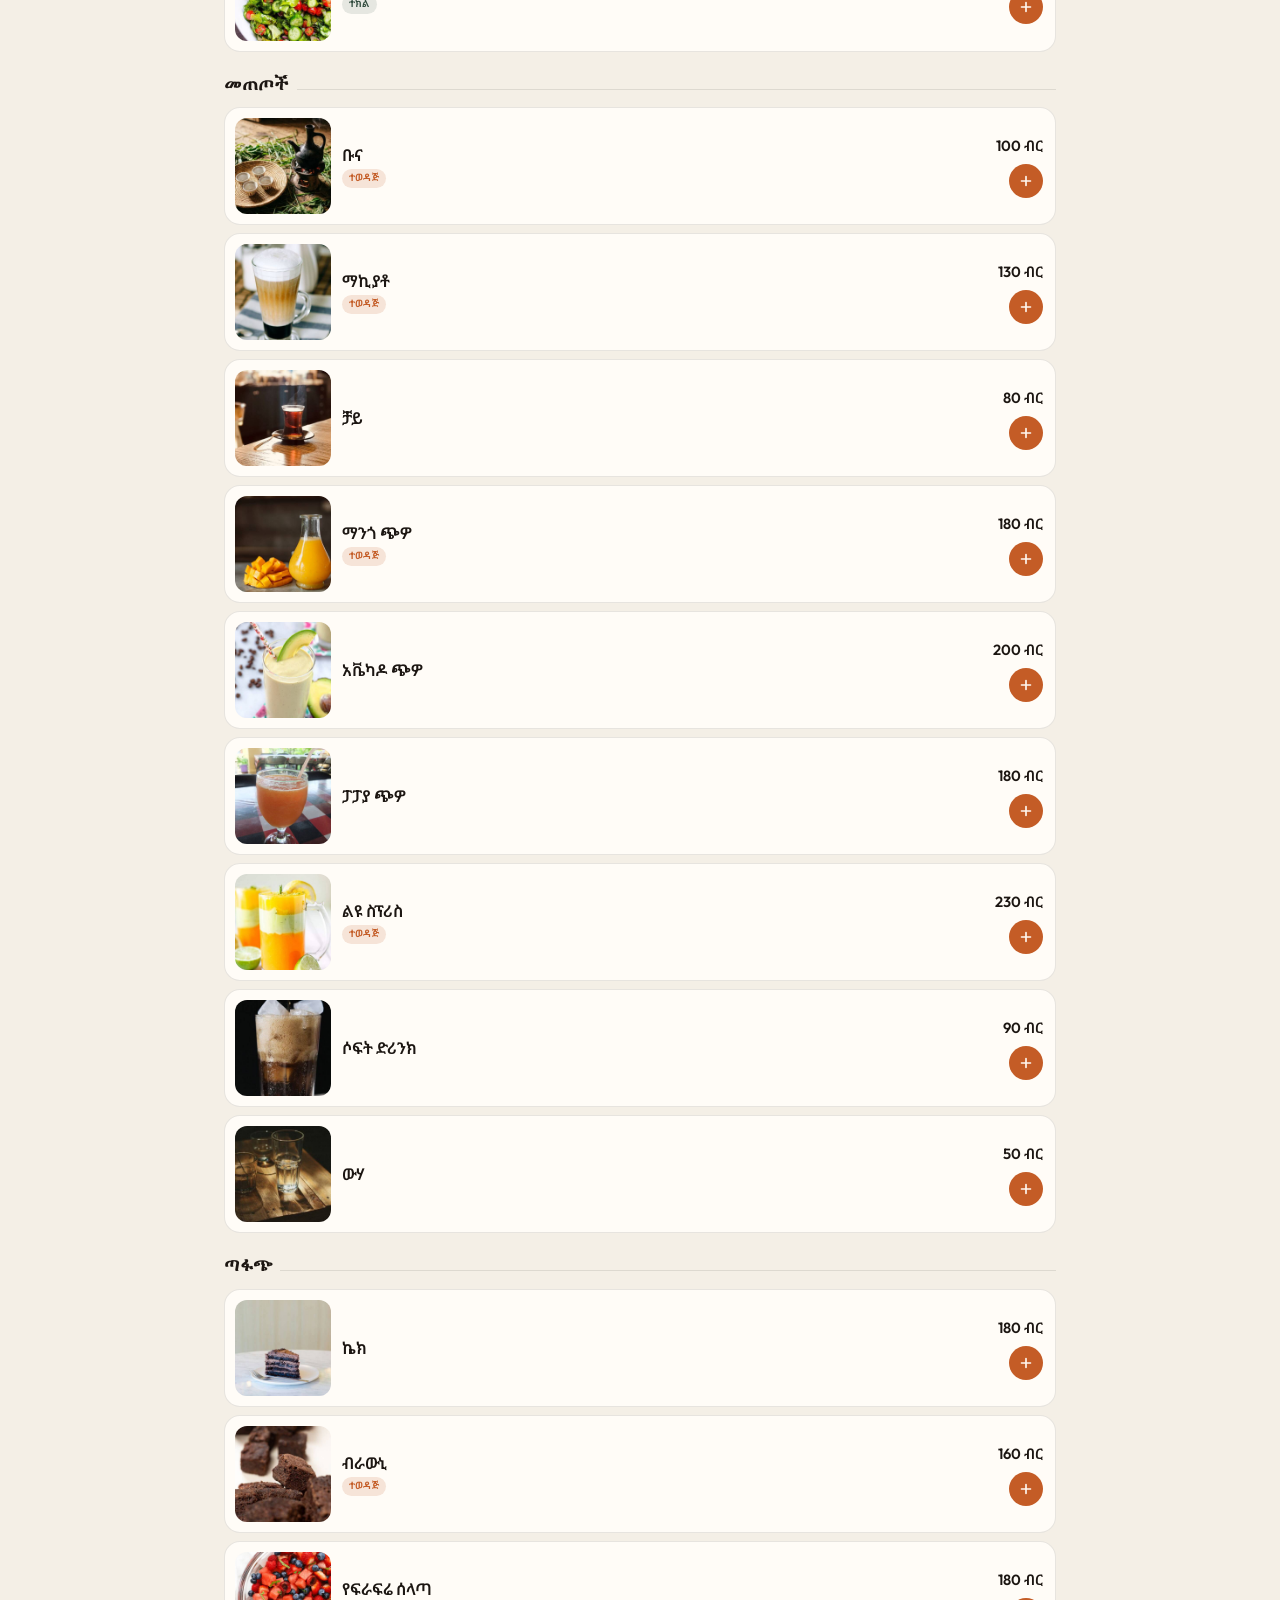
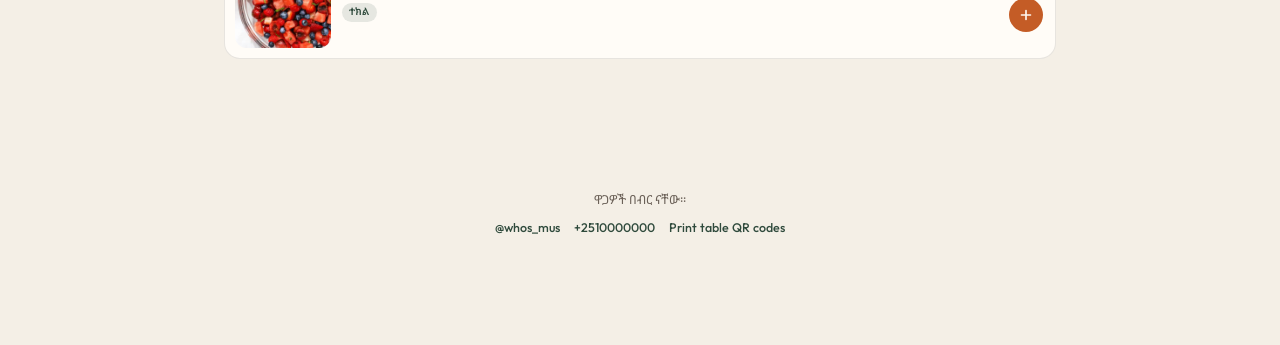
==== commit 59dd730c: "Menu-first Amharic QR menu with matching dish photos - All food names in Amharic; dish descriptions " ====
--- a/index.html
+++ b/index.html
@@ -1,5 +1,5 @@
 <!DOCTYPE html>
-<html lang="am">
+<html lang="en">
   <head>
     <script>
       (function () {
@@ -14,1887 +14,50 @@
     <meta name="theme-color" content="#F4EFE6" />
     <meta name="apple-mobile-web-app-capable" content="yes" />
     <meta name="apple-mobile-web-app-status-bar-style" content="default" />
-    <meta name="description" content="Musio Cafe — መኑን ይመልኩ፣ ብ ይጨምሩ፣ አዝዝንም በዋትስአፕ ይ።" />
-    <title>Musio · መኒ</title>
+    <meta name="description" content="Musio Café &amp; Kitchen — the menu." />
+    <title>Musio Café &amp; Kitchen · Menu</title>
     <link rel="icon" href="assets/favicon.svg" type="image/svg+xml" />
     <link rel="apple-touch-icon" href="assets/favicon.svg" />
     <link rel="manifest" href="site.webmanifest" />
+    <link rel="modulepreload" href="js/app.js" />
+    <link rel="modulepreload" href="js/config.js" />
+    <!-- Fonts load in the background: the menu paints first, never a blank "loading" screen. -->
+    <link rel="preconnect" href="https://fonts.googleapis.com" />
+    <link rel="preconnect" href="https://fonts.gstatic.com" crossorigin />
+    <link
+      href="https://fonts.googleapis.com/css2?family=Fraunces:opsz,wght@9..144,400;9..144,600&family=Noto+Sans+Ethiopic:wght@400;500;600;700&family=Outfit:wght@300;400;500;600;700&display=swap"
+      rel="stylesheet"
+      media="print"
+      onload="this.media='all'"
+    />
+    <link rel="stylesheet" href="css/styles.css" />
     <style>
-/* ── Reset ─────────────────────────────────────────────── */
-*,
-*::before,
-*::after {
-  box-sizing: border-box;
-  margin: 0;
-  padding: 0;
-}
-
-html {
-  scroll-behavior: smooth;
-  -webkit-text-size-adjust: 100%;
-}
-
-body {
-  font-family: var(--font-body);
-  background: var(--bg);
-  color: var(--text);
-  line-height: 1.5;
-  min-height: 100dvh;
-  text-rendering: optimizeLegibility;
-  -webkit-font-smoothing: antialiased;
-}
-
-img {
-  max-width: 100%;
-  display: block;
-}
-
-button,
-input,
-textarea {
-  font: inherit;
-  color: inherit;
-}
-
-button {
-  cursor: pointer;
-  border: 0;
-  background: none;
-  touch-action: manipulation;
-}
-
-a {
-  color: inherit;
-}
-
-ul {
-  list-style: none;
-}
-
-:root {
-  --bg: #f4efe6;
-  --surface: #fffcf7;
-  --elevated: #ede6d9;
-  --text: #1c1612;
-  --text-muted: #6b6158;
-  --primary: #c45c26;
-  --primary-contrast: #fff8f1;
-  --accent: #2f4a3c;
-  --accent-contrast: #f4efe6;
-  --border: rgba(28, 22, 18, 0.1);
-  --overlay: rgba(20, 14, 10, 0.45);
-  --radius: 18px;
-  --font-display: "Noto Sans Ethiopic", "Kefa", "Ebrima", "Segoe UI", system-ui, sans-serif;
-  --font-body: "Noto Sans Ethiopic", "Kefa", "Ebrima", "Segoe UI", system-ui, sans-serif;
-  --header-h: 64px;
-  --shadow: 0 10px 40px rgba(28, 22, 18, 0.1);
-  --ease: cubic-bezier(0.22, 1, 0.36, 1);
-}
-
-body[data-theme="dark"] {
-  --shadow: 0 10px 40px rgba(0, 0, 0, 0.35);
-}
-
-.skip-link {
-  position: absolute;
-  left: 12px;
-  top: -40px;
-  background: var(--accent);
-  color: var(--accent-contrast);
-  padding: 8px 12px;
-  border-radius: 8px;
-  z-index: 100;
-}
-
-.skip-link:focus {
-  top: 12px;
-}
-
-/* ── Header ────────────────────────────────────────────── */
-.site-header {
-  position: sticky;
-  top: 0;
-  z-index: 40;
-  display: flex;
-  align-items: center;
-  justify-content: space-between;
-  gap: 12px;
-  min-height: var(--header-h);
-  padding: calc(8px + env(safe-area-inset-top)) 16px 8px;
-  background: color-mix(in srgb, var(--bg) 78%, transparent);
-  backdrop-filter: blur(18px) saturate(1.2);
-  -webkit-backdrop-filter: blur(18px) saturate(1.2);
-  border-bottom: 1px solid var(--border);
-}
-
-.brand {
-  display: flex;
-  align-items: center;
-  gap: 10px;
-  min-width: 0;
-  text-decoration: none;
-}
-
-.brand img,
-.brand svg {
-  width: 32px;
-  height: 32px;
-  color: var(--accent);
-  flex-shrink: 0;
-}
-
-.brand__name {
-  font-family: var(--font-display);
-  font-weight: 600;
-  font-size: 1.2rem;
-  letter-spacing: -0.02em;
-  white-space: nowrap;
-  overflow: hidden;
-  text-overflow: ellipsis;
-}
-
-.table-badge {
-  font-family: var(--font-body);
-  font-size: 0.68rem;
-  font-weight: 600;
-  letter-spacing: 0.06em;
-  text-transform: uppercase;
-  padding: 4px 8px;
-  border-radius: 999px;
-  background: var(--elevated);
-  color: var(--accent);
-  flex-shrink: 0;
-}
-
-.header-actions {
-  display: flex;
-  gap: 6px;
-}
-
-.icon-btn {
-  width: 42px;
-  height: 42px;
-  border-radius: 50%;
-  display: grid;
-  place-items: center;
-  color: var(--text);
-  background: color-mix(in srgb, var(--surface) 70%, transparent);
-  border: 1px solid var(--border);
-  transition: transform 0.2s var(--ease), background 0.2s;
-}
-
-.icon-btn:hover,
-.icon-btn:focus-visible {
-  background: var(--elevated);
-  outline: none;
-}
-
-.icon-btn:active {
-  transform: scale(0.94);
-}
-
-.icon-btn svg {
-  width: 20px;
-  height: 20px;
-}
-
-.icon-btn--cart {
-  position: relative;
-}
-
-.cart-count {
-  position: absolute;
-  top: -2px;
-  right: -2px;
-  min-width: 18px;
-  height: 18px;
-  padding: 0 5px;
-  border-radius: 99px;
-  background: var(--primary);
-  color: var(--primary-contrast);
-  font-size: 0.68rem;
-  font-weight: 700;
-  display: grid;
-  place-items: center;
-}
-
-.cart-count[hidden] {
-  display: none;
-}
-
-/* ── Pills & buttons ───────────────────────────────────── */
-.pill {
-  display: inline-flex;
-  align-items: center;
-  gap: 6px;
-  padding: 6px 12px;
-  border-radius: 999px;
-  background: color-mix(in srgb, #fff 16%, transparent);
-  border: 1px solid color-mix(in srgb, #fff 24%, transparent);
-  font-size: 0.8rem;
-  font-family: inherit;
-  color: inherit;
-  backdrop-filter: blur(8px);
-}
-
-.pill--live::before {
-  content: "";
-  width: 7px;
-  height: 7px;
-  border-radius: 50%;
-  background: #8fde71;
-  box-shadow: 0 0 0 4px rgba(143, 222, 113, 0.25);
-}
-
-.pill--closed::before {
-  content: "";
-  width: 7px;
-  height: 7px;
-  border-radius: 50%;
-  background: #e8b4a2;
-}
-
-.status-pill {
-  display: inline-flex;
-  align-items: center;
-  gap: 7px;
-  padding: 8px 12px;
-  border-radius: 999px;
-  border: 1px solid var(--border);
-  background: color-mix(in srgb, var(--surface) 65%, transparent);
-  font-size: 0.78rem;
-  font-weight: 600;
-  white-space: nowrap;
-}
-
-.status-pill.pill--live {
-  color: var(--accent);
-}
-
-.status-pill.pill--closed {
-  color: var(--text-muted);
-}
-
-.price {
-  font-variant-numeric: tabular-nums;
-  font-weight: 600;
-  color: var(--accent);
-}
-
-.add-btn {
-  width: 36px;
-  height: 36px;
-  border-radius: 50%;
-  background: var(--accent);
-  color: var(--accent-contrast);
-  display: grid;
-  place-items: center;
-  transition: transform 0.2s var(--ease);
-}
-
-.add-btn:hover {
-  transform: scale(1.06);
-}
-
-.add-btn svg {
-  width: 18px;
-  height: 18px;
-}
-
-/* ── Category nav ──────────────────────────────────────── */
-.cat-nav-wrap {
-  position: sticky;
-  top: var(--header-h);
-  z-index: 30;
-  background: color-mix(in srgb, var(--bg) 88%, transparent);
-  backdrop-filter: blur(16px);
-  -webkit-backdrop-filter: blur(16px);
-  border-bottom: 1px solid var(--border);
-}
-
-.cat-nav {
-  display: flex;
-  gap: 8px;
-  overflow-x: auto;
-  padding: 10px 16px 12px;
-  -webkit-overflow-scrolling: touch;
-}
-
-.cat-nav::-webkit-scrollbar {
-  display: none;
-}
-
-.chip {
-  flex: 0 0 auto;
-  padding: 8px 14px;
-  border-radius: 999px;
-  border: 1px solid var(--border);
-  background: var(--surface);
-  font-size: 0.86rem;
-  font-weight: 500;
-  color: var(--text-muted);
-  white-space: nowrap;
-  transition: 0.2s var(--ease);
-}
-
-.chip.is-active {
-  background: var(--accent);
-  color: var(--accent-contrast);
-  border-color: transparent;
-}
-
-/* ── Menu ─────────────────────────────────────────────── */
-.menu {
-  padding: 8px 16px 120px;
-}
-
-.menu-section {
-  padding-top: 22px;
-  scroll-margin-top: calc(var(--header-h) + 58px);
-}
-
-.menu-section h3 {
-  font-family: var(--font-display);
-  font-size: 1.45rem;
-  margin-bottom: 12px;
-  letter-spacing: -0.02em;
-}
-
-.dish-list {
-  display: grid;
-  gap: 10px;
-}
-
-.dish {
-  display: grid;
-  grid-template-columns: 92px 1fr auto;
-  gap: 12px;
-  align-items: center;
-  padding: 10px;
-  background: var(--surface);
-  border: 1px solid var(--border);
-  border-radius: var(--radius);
-  text-align: left;
-  width: 100%;
-  transition: transform 0.2s var(--ease), box-shadow 0.2s;
-}
-
-.dish:hover {
-  box-shadow: var(--shadow);
-}
-
-.dish.is-sold {
-  opacity: 0.55;
-}
-
-.dish__photo {
-  width: 92px;
-  height: 92px;
-  border-radius: 14px;
-  object-fit: cover;
-  background: var(--elevated);
-  cursor: pointer;
-}
-
-.dish.no-photo {
-  grid-template-columns: 1fr auto;
-}
-
-.dish__body {
-  min-width: 0;
-  width: 100%;
-  text-align: left;
-}
-
-.dish__name {
-  font-weight: 600;
-  font-size: 0.98rem;
-  letter-spacing: -0.01em;
-}
-
-.dish__desc {
-  color: var(--text-muted);
-  font-size: 0.8rem;
-  margin-top: 3px;
-  display: -webkit-box;
-  -webkit-line-clamp: 2;
-  line-clamp: 2;
-  -webkit-box-orient: vertical;
-  overflow: hidden;
-}
-
-.tags {
-  display: flex;
-  flex-wrap: wrap;
-  gap: 4px;
-  margin-top: 7px;
-}
-
-.tag {
-  font-size: 0.65rem;
-  letter-spacing: 0.06em;
-  text-transform: uppercase;
-  font-weight: 600;
-  padding: 2px 7px;
-  border-radius: 999px;
-  background: var(--elevated);
-  color: var(--text-muted);
-}
-
-.tag--popular {
-  background: color-mix(in srgb, var(--primary) 16%, var(--surface));
-  color: var(--primary);
-}
-
-.tag--spicy {
-  background: #fde8e4;
-  color: #b42318;
-}
-
-.tag--veg,
-.tag--vegan {
-  background: color-mix(in srgb, var(--accent) 12%, var(--surface));
-  color: var(--accent);
-}
-
-.tag--gf {
-  background: #eee8dc;
-  color: #6b6158;
-}
-
-.dish__side {
-  display: flex;
-  flex-direction: column;
-  align-items: flex-end;
-  gap: 10px;
-  padding-right: 4px;
-}
-
-.sold-badge {
-  font-size: 0.7rem;
-  font-weight: 600;
-  color: var(--text-muted);
-}
-
-/* ── Footer / contact ──────────────────────────────────── */
-.contact {
-  margin: 12px 16px 24px;
-  padding: 24px 20px 20px;
-  background: var(--accent);
-  color: var(--accent-contrast);
-  border-radius: calc(var(--radius) + 6px);
-}
-
-.contact h2 {
-  font-family: var(--font-display);
-  font-size: 1.8rem;
-  font-style: italic;
-  margin-bottom: 8px;
-}
-
-.contact p {
-  opacity: 0.86;
-  font-weight: 300;
-  max-width: 36ch;
-}
-
-.contact-list {
-  margin-top: 20px;
-  display: grid;
-  gap: 10px;
-}
-
-.contact-list a,
-.contact-list span {
-  display: flex;
-  align-items: center;
-  gap: 10px;
-  text-decoration: none;
-  font-size: 0.95rem;
-}
-
-.contact-list svg {
-  width: 18px;
-  height: 18px;
-  opacity: 0.85;
-  flex-shrink: 0;
-}
-
-.hours-list {
-  margin-top: 18px;
-  display: grid;
-  gap: 6px;
-  font-size: 0.9rem;
-}
-
-.hours-list div {
-  display: flex;
-  justify-content: space-between;
-  gap: 16px;
-  opacity: 0.9;
-  border-top: 1px solid color-mix(in srgb, var(--accent-contrast) 16%, transparent);
-  padding-top: 8px;
-}
-
-.site-footer {
-  text-align: center;
-  color: var(--text-muted);
-  font-size: 0.78rem;
-  padding: 8px 20px 32px;
-}
-
-.site-footer a {
-  color: var(--accent);
-}
-
-/* ── Cart bar ──────────────────────────────────────────── */
-.cart-bar {
-  position: fixed;
-  left: 12px;
-  right: 12px;
-  bottom: calc(12px + env(safe-area-inset-bottom));
-  z-index: 45;
-  display: flex;
-  align-items: center;
-  justify-content: space-between;
-  gap: 12px;
-  padding: 10px 10px 10px 18px;
-  background: var(--accent);
-  color: var(--accent-contrast);
-  border-radius: 18px;
-  box-shadow: 0 16px 40px rgba(28, 22, 18, 0.28);
-  transform: translateY(120%);
-  transition: transform 0.35s var(--ease);
-}
-
-.cart-bar.is-visible {
-  transform: translateY(0);
-}
-
-.cart-bar__meta {
-  display: grid;
-  min-width: 0;
-}
-
-.cart-bar__meta small {
-  opacity: 0.75;
-  font-size: 0.75rem;
-}
-
-.cart-bar__cta {
-  background: var(--primary);
-  color: var(--primary-contrast);
-  border-radius: 14px;
-  padding: 12px 16px;
-  font-weight: 600;
-  white-space: nowrap;
-}
-
-/* ── FABs ──────────────────────────────────────────────── */
-.fabs {
-  position: fixed;
-  right: 14px;
-  bottom: calc(18px + env(safe-area-inset-bottom));
-  z-index: 35;
-  display: grid;
-  gap: 10px;
-  transition: transform 0.35s var(--ease);
-}
-
-.fabs.is-raised {
-  transform: translateY(-72px);
-}
-
-.fab {
-  width: 52px;
-  height: 52px;
-  border-radius: 50%;
-  display: grid;
-  place-items: center;
-  box-shadow: var(--shadow);
-  text-decoration: none;
-}
-
-.fab svg {
-  width: 24px;
-  height: 24px;
-}
-
-.fab--wa {
-  background: #25d366;
-  color: #fff;
-}
-
-.fab--call {
-  background: var(--surface);
-  color: var(--accent);
-  border: 1px solid var(--border);
-}
-
-/* ── Sheets / dialogs ──────────────────────────────────── */
-.sheet {
-  width: min(100%, 560px);
-  max-height: min(92dvh, 860px);
-  margin: auto 0 0 auto;
-  border: 0;
-  padding: 0;
-  background: var(--bg);
-  color: var(--text);
-  border-radius: 24px 24px 0 0;
-  box-shadow: var(--shadow);
-}
-
-.sheet::backdrop {
-  background: var(--overlay);
-  backdrop-filter: blur(4px);
-}
-
-.sheet[open] {
-  animation: rise 0.38s var(--ease);
-}
-
-@keyframes rise {
-  from {
-    transform: translateY(24px);
-    opacity: 0.4;
-  }
-}
-
-.sheet__grab {
-  width: 40px;
-  height: 4px;
-  border-radius: 99px;
-  background: var(--border);
-  margin: 10px auto 0;
-}
-
-.sheet__hero {
-  width: 100%;
-  height: 220px;
-  object-fit: cover;
-}
-
-.sheet__body {
-  padding: 8px 20px 28px;
-}
-
-.sheet__top {
-  display: flex;
-  justify-content: space-between;
-  gap: 12px;
-  align-items: flex-start;
-}
-
-.sheet__top h2 {
-  font-family: var(--font-display);
-  font-size: 1.7rem;
-  letter-spacing: -0.02em;
-  line-height: 1.15;
-}
-
-.sheet__close {
-  width: 36px;
-  height: 36px;
-  border-radius: 50%;
-  background: var(--elevated);
-  display: grid;
-  place-items: center;
-  flex-shrink: 0;
-}
-
-.sheet__desc {
-  color: var(--text-muted);
-  margin: 10px 0 16px;
-}
-
-.qty-row {
-  display: flex;
-  align-items: center;
-  justify-content: space-between;
-  gap: 12px;
-  margin: 12px 0 16px;
-}
-
-.stepper {
-  display: flex;
-  align-items: center;
-  gap: 4px;
-  background: var(--surface);
-  border: 1px solid var(--border);
-  border-radius: 999px;
-  padding: 4px;
-}
-
-.stepper button {
-  width: 36px;
-  height: 36px;
-  border-radius: 50%;
-  background: var(--elevated);
-  font-size: 1.2rem;
-  line-height: 1;
-}
-
-.stepper span {
-  min-width: 28px;
-  text-align: center;
-  font-weight: 600;
-}
-
-.field {
-  display: grid;
-  gap: 6px;
-  margin-bottom: 12px;
-}
-
-.field label {
-  font-size: 0.78rem;
-  font-weight: 600;
-  letter-spacing: 0.04em;
-  text-transform: uppercase;
-  color: var(--text-muted);
-}
-
-.field input,
-.field textarea {
-  width: 100%;
-  border: 1px solid var(--border);
-  background: var(--surface);
-  border-radius: 12px;
-  padding: 12px 14px;
-  outline: none;
-}
-
-.field input:focus,
-.field textarea:focus {
-  border-color: var(--accent);
-}
-
-.primary-btn {
-  width: 100%;
-  border-radius: 14px;
-  padding: 14px 16px;
-  background: var(--primary);
-  color: var(--primary-contrast);
-  font-weight: 600;
-  margin-top: 8px;
-}
-
-.primary-btn:disabled {
-  opacity: 0.45;
-  cursor: not-allowed;
-}
-
-/* Cart sheet */
-.cart-items {
-  display: grid;
-  gap: 10px;
-  margin: 12px 0 16px;
-}
-
-.cart-line {
-  display: grid;
-  grid-template-columns: 64px 1fr auto;
-  gap: 12px;
-  align-items: center;
-  padding: 8px;
-  background: var(--surface);
-  border: 1px solid var(--border);
-  border-radius: 14px;
-}
-
-.cart-line img {
-  width: 64px;
-  height: 64px;
-  border-radius: 10px;
-  object-fit: cover;
-}
-
-.cart-line h3 {
-  font-size: 0.95rem;
-}
-
-.cart-line p {
-  color: var(--text-muted);
-  font-size: 0.8rem;
-}
-
-.cart-total {
-  display: flex;
-  justify-content: space-between;
-  font-size: 1.05rem;
-  font-weight: 600;
-  padding: 8px 0 4px;
-}
-
-.cart-empty {
-  text-align: center;
-  padding: 28px 12px;
-  color: var(--text-muted);
-}
-
-.search-list {
-  display: grid;
-  gap: 8px;
-  margin-top: 12px;
-  max-height: 55dvh;
-  overflow: auto;
-}
-
-/* ── Desktop ──────────────────────────────────────────── */
-@media (min-width: 840px) {
-  body {
-    background:
-      radial-gradient(1200px 500px at 10% -10%, color-mix(in srgb, var(--primary) 18%, transparent), transparent 50%),
-      var(--bg);
-  }
-
-  #app {
-    max-width: 1120px;
-    margin: 0 auto;
-  }
-
-  .dish-list {
-    grid-template-columns: 1fr 1fr;
-  }
-
-  .contact {
-    display: grid;
-    grid-template-columns: 1.2fr 0.8fr;
-    gap: 24px;
-    align-items: start;
-  }
-
-  .sheet {
-    margin: auto;
-    border-radius: 24px;
-    width: min(520px, calc(100% - 32px));
-  }
-}
-
-@media (prefers-reduced-motion: reduce) {
-  *,
-  *::before,
-  *::after {
-    animation: none !important;
-    transition: none !important;
-    scroll-behavior: auto !important;
-  }
-}
+      html { background: #f4efe6; }
+      body {
+        margin: 0;
+        background: #f4efe6;
+        color: #1c1612;
+        font-family: "Outfit", "Noto Sans Ethiopic", "Ebrima", "Segoe UI", sans-serif;
+      }
+      .splash { padding: 74px 16px 16px; }
+      .splash h1 { font-size: 1.3rem; margin: 0; letter-spacing: -0.01em; }
     </style>
   </head>
   <body>
     <a class="skip-link" href="#menu">Skip to menu</a>
 
-    <div id="app"></div>
+    <div id="app">
+      <div class="splash">
+        <h1>Musio Café &amp; Kitchen</h1>
+      </div>
+    </div>
+    <noscript><p style="padding: 16px">This menu needs JavaScript. Call us to order: <a href="tel:+2510000000">+251 000 0000</a>.</p></noscript>
 
     <dialog class="sheet" id="item-sheet" aria-labelledby="item-sheet-title"></dialog>
     <dialog class="sheet sheet--cart" id="cart-sheet" aria-labelledby="cart-sheet-title"></dialog>
     <dialog class="sheet sheet--search" id="search-sheet" aria-labelledby="search-sheet-title"></dialog>
     <dialog class="sheet sheet--hours" id="hours-sheet" aria-labelledby="hours-sheet-title"></dialog>
 
-    <script>
-/* ───────────────────────────────────────────────────────────────────────────
-   Musio QR Menu — single-file app (config + styles + logic, inline on purpose:
-   the page opens instantly, no extra JS/CSS requests, no loading screen).
-   js/config.js holds the same config for qr.html — keep the two in sync.
-   ─────────────────────────────────────────────────────────────────────────── */
-const CONFIG = {
-  restaurant: {
-    name: "Musio Café & Kitchen",
-    shortName: "Musio",
-    favicon: "./assets/favicon.svg",
-    tagline: "ኢትዮጵያ · ቡርጌር · ፒዛ · ማቂ · ቡና",
-    description:
-      "የኢትዮጵያ ካፌ — ክላሲ ምግች፣ ቡርጌር፣ ፒዛ፣ ፓስ፣ ጭማቂ፣ ቡና እና ጥ።",
-    logo: "./assets/logo.svg",
-  },
-
-  theme: {
-    mode: "light",
-    background: "#F4EFE6",
-    surface: "#FFFCF7",
-    elevated: "#EDE6D9",
-    text: "#1C1612",
-    textMuted: "#6B6158",
-    primary: "#C45C26",
-    primaryContrast: "#FFF8F1",
-    accent: "#2F4A3C",
-    accentContrast: "#F4EFE6",
-    border: "rgba(28, 22, 18, 0.1)",
-    overlay: "rgba(20, 14, 10, 0.45)",
-    radius: "18px",
-    fontDisplay: "'Noto Sans Ethiopic', 'Kefa', 'Ebrima', 'Segoe UI', system-ui, sans-serif",
-    fontBody: "'Noto Sans Ethiopic', 'Kefa', 'Ebrima', 'Segoe UI', system-ui, sans-serif",
-  },
-
-  locale: "en-ET",
-  currency: "ETB",
-  priceNote: "ዋጋዎች በትዮጵያ ብር (ETB) ናቸው።",
-
-  contact: {
-    phone: "+2510000000",
-    phoneHref: "+2510000000",
-    whatsapp: "2510000000",
-    whatsappMessage: "ሰላም ሙሺ! መኑን ልል እልጋለሁ።",
-    email: "hello@musio09.example",
-    address: "142 Grove Street, Portland, OR",
-    mapsUrl: "https://maps.google.com/?q=142+Grove+Street+Portland+OR",
-    instagram: "whos_mus",
-    instagramUrl: "https://instagram.com/whos_mus",
-    website: "",
-  },
-
-  timezone: "Africa/Addis_Ababa",
-  hours: [
-    { days: [1, 2, 3, 4, 5], open: "08:00", close: "22:00", label: "ሰኞ – ዓርብ", display: "08:00 – 22:00" },
-    { days: [6, 0], open: "09:00", close: "23:00", label: "ቅዳሜ – እሑድ", display: "09:00 – 23:00" },
-  ],
-
-  features: {
-    showPhotos: true,
-    showSearch: true,
-    showTableField: true,
-    allowOrderNotes: true,
-    showRating: true,
-  },
-
-  rating: {
-    score: "4.9",
-    label: "የተወደደ",
-  },
-
-  order: {
-    minOrder: 0,
-    pickupLabel: "ለምርባት / ሰንረዥ አዝዝ",
-    whatsappIntro: "ሰላም ሙሺ! አዲስ አዝዝ:",
-    emptyCartHint: "ጥቂት ምግብ ይጨምሩ፣ አዝንም በዋትስአፕ ይላኩ።",
-  },
-
-  categories: [
-    { id: "breakfast", name: "ጠዋት ነርታ" },
-    { id: "ethiopian", name: "የኢትዮጵያ አመልክቶ" },
-    { id: "burgers", name: "ቡርጌርና ሳንዴዊች" },
-    { id: "pizza", name: "ፒዛና ፓስ" },
-    { id: "sides", name: "ሰይድስ" },
-    { id: "drinks", name: "ማሽና ጭማ" },
-    { id: "desserts", name: "ጥ" },
-  ],
-
-  items: [
-    {
-      id: "special-ful",
-      category: "breakfast",
-      name: "ስፔሻል ፈል",
-      price: 180,
-      image: "./assets/foods/special-ful.jpg",
-      tags: ["popular"],
-      featured: true,
-    },
-    {
-      id: "chechebsa",
-      category: "breakfast",
-      name: "ሻሻል",
-      price: 220,
-      image: "./assets/foods/chechebsa.jpg",
-      tags: ["ethiopian", "veg"],
-    },
-    {
-      id: "special-firfir",
-      category: "breakfast",
-      name: "ስፔሻል ፍርፍር",
-      price: 220,
-      image: "./assets/foods/special-firfir.jpg",
-      tags: ["ethiopian", "popular"],
-    },
-    {
-      id: "eggs-toast",
-      category: "breakfast",
-      name: "ኤንቁላልና ራን",
-      price: 180,
-      image: "./assets/foods/eggs-toast.jpg",
-      tags: ["popular"],
-    },
-
-    {
-      id: "doro-wot",
-      category: "ethiopian",
-      name: "ዶሮ ጥ",
-      price: 480,
-      image: "./assets/foods/doro-wot.jpg",
-      tags: ["ethiopian", "popular"],
-      featured: true,
-    },
-    {
-      id: "special-tibs",
-      category: "ethiopian",
-      name: "ስፔሻል ብስ",
-      price: 520,
-      image: "./assets/foods/special-tibs.jpg",
-      tags: ["ethiopian", "popular"],
-    },
-    {
-      id: "special-kitfo",
-      category: "ethiopian",
-      name: "ስፔሻል ኪትፎ",
-      price: 550,
-      image: "./assets/foods/special-kitfo.jpg",
-      tags: ["ethiopian"],
-    },
-    {
-      id: "shiro",
-      category: "ethiopian",
-      name: "ሽሮ",
-      price: 280,
-      image: "./assets/foods/shiro.jpg",
-      tags: ["ethiopian", "veg"],
-    },
-    {
-      id: "beyaynet",
-      category: "ethiopian",
-      name: "በያይነት",
-      price: 350,
-      image: "./assets/foods/beyaynet.jpg",
-      tags: ["ethiopian", "veg", "popular"],
-      featured: true,
-    },
-    {
-      id: "gomen",
-      category: "ethiopian",
-      name: "ጎሚን",
-      price: 240,
-      image: "./assets/foods/gomen.jpg",
-      tags: ["ethiopian", "veg"],
-    },
-
-    {
-      id: "classic-beef-burger",
-      category: "burgers",
-      name: "ኬሊሰ ቪፍ ቡርጌር",
-      price: 420,
-      image: "./assets/foods/classic-beef-burger.jpg",
-      tags: ["popular"],
-      featured: true,
-    },
-    {
-      id: "crispy-chicken-burger",
-      category: "burgers",
-      name: "ክሪስፒ ቻኪን ቡርጌር",
-      price: 390,
-      image: "./assets/foods/crispy-chicken-burger.jpg",
-      tags: ["popular"],
-    },
-    {
-      id: "double-cheeseburger",
-      category: "burgers",
-      name: "ድሉብ ዝ ቡርጌር",
-      price: 520,
-      image: "./assets/foods/double-cheeseburger.jpg",
-      tags: ["popular"],
-    },
-    {
-      id: "chicken-sandwich",
-      category: "burgers",
-      name: "ግሪል ቻኪን ንዴዊች",
-      price: 360,
-      image: "./assets/foods/grilled-chicken-sandwich.jpg",
-      tags: [],
-    },
-
-    {
-      id: "margherita",
-      category: "pizza",
-      name: "ማርገሪታ ፒዛ",
-      price: 420,
-      image: "./assets/foods/margherita.jpg",
-      tags: ["veg", "popular"],
-    },
-    {
-      id: "chicken-pizza",
-      category: "pizza",
-      name: "ቻኪን ፒዛ",
-      price: 520,
-      image: "./assets/foods/chicken-pizza.jpg",
-      tags: ["popular"],
-    },
-    {
-      id: "beef-special-pizza",
-      category: "pizza",
-      name: "ቪፍ ፔሻል ዛ",
-      price: 560,
-      image: "./assets/foods/beef-special-pizza.jpg",
-      tags: ["popular"],
-    },
-    {
-      id: "musio-special-pizza",
-      category: "pizza",
-      name: "ሙሺ ስፔል ፒዛ",
-      price: 650,
-      image: "./assets/foods/musio-special-pizza.jpg",
-      tags: ["popular"],
-      featured: true,
-    },
-    {
-      id: "creamy-chicken-pasta",
-      category: "pizza",
-      name: "ክሪሚ ቻኪን ፓስ",
-      price: 450,
-      image: "./assets/foods/creamy-chicken-pasta.jpg",
-      tags: ["popular"],
-    },
-
-    {
-      id: "crispy-fries",
-      category: "sides",
-      name: "ክሪስ ቁርስ",
-      price: 150,
-      image: "./assets/foods/crispy-fries.jpg",
-      tags: ["veg"],
-    },
-    {
-      id: "beef-sambusa",
-      category: "sides",
-      name: "ቪፍ ሳምቡሳ",
-      price: 120,
-      image: "./assets/foods/beef-sambusa.jpg",
-      tags: ["popular"],
-    },
-    {
-      id: "garden-salad",
-      category: "sides",
-      name: "ጋርን ሴላ",
-      price: 220,
-      image: "./assets/foods/garden-salad.jpg",
-      tags: ["veg"],
-    },
-
-    {
-      id: "ethiopian-buna",
-      category: "drinks",
-      name: "የኢትዮጵያ ቡና",
-      price: 100,
-      image: "./assets/foods/ethiopian-buna.jpg",
-      tags: ["popular"],
-      featured: true,
-    },
-    {
-      id: "macchiato",
-      category: "drinks",
-      name: "ማያቶ",
-      price: 130,
-      image: "./assets/foods/macchiato.jpg",
-      tags: ["popular"],
-    },
-    {
-      id: "ethiopian-tea",
-      category: "drinks",
-      name: "ሻይ",
-      price: 80,
-      image: "./assets/foods/ethiopian-tea.jpg",
-      tags: [],
-    },
-    {
-      id: "mango-juice",
-      category: "drinks",
-      name: "የማንጎ ጭማቂ",
-      price: 180,
-      image: "./assets/foods/mango-juice.jpg",
-      tags: ["popular"],
-    },
-    {
-      id: "avocado-juice",
-      category: "drinks",
-      name: "የአቮካዶ ጭማቂ",
-      price: 200,
-      image: "./assets/foods/avocado-juice.jpg",
-      tags: ["popular"],
-    },
-    {
-      id: "papaya-juice",
-      category: "drinks",
-      name: "የፓፓያ ጭማቂ",
-      price: 180,
-      image: "./assets/foods/papaya-juice.jpg",
-      tags: [],
-    },
-    {
-      id: "special-spris",
-      category: "drinks",
-      name: "ስፔሻል ስፕሪስ",
-      price: 230,
-      image: "./assets/foods/special-spris.jpg",
-      tags: ["popular"],
-      featured: true,
-    },
-    {
-      id: "soft-drink",
-      category: "drinks",
-      name: "ሶፍት ድሪንክ",
-      price: 90,
-      image: "./assets/foods/soft-drink.jpg",
-      tags: [],
-    },
-    {
-      id: "bottled-water",
-      category: "drinks",
-      name: "ውሃ",
-      price: 50,
-      image: "./assets/foods/bottled-water.jpg",
-      tags: [],
-    },
-
-    {
-      id: "cake-slice",
-      category: "desserts",
-      name: "ኬክ",
-      price: 180,
-      image: "./assets/foods/cake-slice.jpg",
-      tags: ["popular"],
-    },
-    {
-      id: "brownie",
-      category: "desserts",
-      name: "ብራውኒ",
-      price: 160,
-      image: "./assets/foods/brownie.jpg",
-      tags: ["popular"],
-    },
-    {
-      id: "fruit-salad",
-      category: "desserts",
-      name: "የፍራፍሬ ላድ",
-      price: 180,
-      image: "./assets/foods/fruit-salad.jpg",
-      tags: ["veg"],
-    },
-  ],
-};
-
-const C = CONFIG;
-
-function assetUrl(path) {
-  if (!path) return "";
-  if (/^(https?:)?\/\//i.test(path) || path.startsWith("data:") || path.startsWith("blob:") || path.startsWith("#")) {
-    return path;
-  }
-  return String(path).replace(/^\.\//, "");
-}
-
-const ICONS = {
-  search: `<svg viewBox="0 0 24 24" fill="none" stroke="currentColor" stroke-width="1.8"><circle cx="11" cy="11" r="7"/><path d="M20 20l-3-3" stroke-linecap="round"/></svg>`,
-  cart: `<svg viewBox="0 0 24 24" fill="none" stroke="currentColor" stroke-width="1.8"><path d="M4 6h2l1.2 9.2a2 2 0 0 0 2 1.8h7.6a2 2 0 0 0 2-1.6L20 8H7" stroke-linecap="round" stroke-linejoin="round"/><circle cx="10" cy="20" r="1.2" fill="currentColor"/><circle cx="17" cy="20" r="1.2" fill="currentColor"/></svg>`,
-  plus: `<svg viewBox="0 0 24 24" fill="none" stroke="currentColor" stroke-width="2.2"><path d="M12 6v12M6 12h12" stroke-linecap="round"/></svg>`,
-  close: `<svg viewBox="0 0 24 24" fill="none" stroke="currentColor" stroke-width="2"><path d="M7 7l10 10M17 7L7 17" stroke-linecap="round"/></svg>`,
-  phone: `<svg viewBox="0 0 24 24" fill="none" stroke="currentColor" stroke-width="1.8"><path d="M7 3h3l1 4-2 1a12 12 0 0 0 6 6l1-2 4 1v3a2 2 0 0 1-2 2A15 15 0 0 1 5 7a2 2 0 0 1 2-2z" stroke-linejoin="round"/></svg>`,
-  wa: `<svg viewBox="0 0 24 24" fill="currentColor"><path d="M19.05 4.91A9.82 9.82 0 0 0 12.04 2C6.58 2 2.13 6.45 2.13 11.91c0 1.75.46 3.45 1.32 4.95L2 22l5.25-1.38c1.45.79 3.08 1.21 4.79 1.21h.01c5.46 0 9.91-4.45 9.91-9.91 0-2.65-1.03-5.14-2.91-7.01zm-7.01 15.24h-.01c-1.48 0-2.93-.4-4.2-1.15l-.3-.18-3.12.82.83-3.04-.2-.31a8.26 8.26 0 0 1-1.26-4.38c0-4.54 3.7-8.24 8.25-8.24 2.2 0 4.27.86 5.82 2.42a8.18 8.18 0 0 1 2.41 5.83c0 4.54-3.7 8.23-8.22 8.23zm4.52-6.16c-.25-.12-1.47-.72-1.7-.81-.23-.08-.39-.12-.56.12-.17.25-.64.81-.78.97-.14.17-.29.19-.54.06-.25-.12-1.05-.39-2-1.23-.74-.66-1.23-1.47-1.38-1.72-.14-.25-.02-.38.11-.51.11-.11.25-.29.37-.43.13-.14.17-.25.25-.41.08-.17.04-.31-.02-.43-.06-.12-.56-1.35-.76-1.85-.2-.48-.4-.42-.56-.42h-.48c-.17 0-.43.06-.66.31-.23.25-.87.85-.87 2.07 0 1.22.89 2.4 1.01 2.56.12.17 1.75 2.67 4.23 3.74.59.26 1.05.41 1.41.52.59.19 1.13.16 1.56.1.48-.07 1.47-.6 1.67-1.18.21-.58.21-1.07.14-1.18-.07-.1-.23-.16-.48-.28z"/></svg>`,
-  pin: `<svg viewBox="0 0 24 24" fill="none" stroke="currentColor" stroke-width="1.8"><path d="M12 21s7-5.4 7-11a7 7 0 1 0-14 0c0 5.6 7 11 7 11z"/><circle cx="12" cy="10" r="2.2"/></svg>`,
-  ig: `<svg viewBox="0 0 24 24" fill="none" stroke="currentColor" stroke-width="1.8"><rect x="4" y="4" width="16" height="16" rx="5"/><circle cx="12" cy="12" r="3.5"/><circle cx="17.2" cy="6.8" r="0.8" fill="currentColor"/></svg>`,
-};
-
-const T = {
-  meta_desc: "መኑን ይመልኩ፣ ብ ይጨምሩ፣ አዝዝንም በዋትስአፕ ይ።",
-  cart: "\u12ab\u122d\u1275",
-  search: "\u1348\u120d",
-  hours: "\u1230\u12d3\u1276\u127d",
-  open: "\u12ad\u134d\u1275",
-  closed: "\u12d8\u130d\u1277\u120d",
-  table: "\u12a8\u122d\u1232",
-  addToCart: "\u12a8\u12ab\u122d\u1275 \u120b\u12ed \u1328\u121d\u122d",
-  soldOut: "\u1328\u122d\u1237\u120d",
-  yourCart: "\u12e8\u12a5\u122d\u1235\u12ce \u12ab\u122d\u1275",
-  each: "\u12a5\u12eb\u1295\u12f3\u1295\u12f1",
-  total: "\u1320\u1245\u120b\u120b",
-  remove: "\u12a0\u1235\u12c8\u130d\u12f5",
-  order: "\u1260\u12cb\u1275\u1235\u12a0\u1355 \u12a0\u12dd\u12dd",
-  items: "\u121d\u122d\u1276\u127d",
-  bill: "\u1218\u122d\u1218\u122d",
-  noResults: "\u121d\u1295\u121d \u12a0\u120d\u1270\u1308\u1298\u121d",
-  findDish: "\u121d\u130d\u1265 \u12ed\u1348\u120d\u1309",
-  searchPh: "\u12aa\u1275\u1363 \u12db\u1363 \u1261\u1293 …",
-  place: "\u1266\u1273\u127d\u1295",
-  call: "\u12f0\u12cd\u120d",
-  whatsapp: "\u12cb\u1275\u1235\u12a0\u1355",
-  directions: "\u1218\u1295\u1308\u12f5",
-  printQR: "QR \u12ae\u12f6\u127d\u1295 \u12a0\u1275\u121d",
-  totalWord: "\u1320\u1245\u120b\u120b",
-  hoursOpen: "\u12ad\u134d\u1275 \u1290\u12cb\u120d — \u1218\u1291\u1295 \u12ed\u1218\u120d\u12a9\u1362",
-  hoursClosed: "\u12a0\u1201\u1295 \u12d8\u130d\u1277\u120d\u1362 \u1218\u1291\u1295 \u12ed\u1240\u1219\u1362",
-};
-
-const TAG_LABELS = {
-  popular: "\u12e8\u1270\u12c8\u12f0\u12f0",
-  veg: "\u12e8\u12a0\u1275\u12ad\u120d\u1275",
-  vegan: "\u126b\u1308\u1295",
-  spicy: "\u122b\u1233",
-  gf: "\u12eb\u1208 \u130d\u1209\u1270\u1295",
-  new: "\u12a0\u12f2\u1235",
-};
-
-const state = {
-  cart: loadCart(),
-  table: new URLSearchParams(location.search).get("table") || "",
-  guestName: "",
-  note: "",
-  activeCategory: C.categories[0]?.id || "all",
-  itemQty: 1,
-  itemNote: "",
-};
-
-const els = {
-  app: document.querySelector("#app"),
-  itemSheet: document.querySelector("#item-sheet"),
-  cartSheet: document.querySelector("#cart-sheet"),
-  searchSheet: document.querySelector("#search-sheet"),
-  hoursSheet: document.querySelector("#hours-sheet"),
-};
-
-function loadCart() {
-  try {
-    return JSON.parse(sessionStorage.getItem("qr-cart") || "{}");
-  } catch {
-    return {};
-  }
-}
-
-function saveCart() {
-  sessionStorage.setItem("qr-cart", JSON.stringify(state.cart));
-}
-
-function escapeHtml(value) {
-  return String(value ?? "")
-    .replaceAll("&", "&amp;")
-    .replaceAll("<", "&lt;")
-    .replaceAll(">", "&gt;")
-    .replaceAll('"', "&quot;")
-    .replaceAll("'", "&#39;");
-}
-
-function formatPrice(amount) {
-  return new Intl.NumberFormat(C.locale, {
-    style: "currency",
-    currency: C.currency,
-    currencyDisplay: "code",
-    maximumFractionDigits: 0,
-  }).format(amount);
-}
-
-function applyTheme() {
-  const t = C.theme;
-  const root = document.documentElement;
-  const map = {
-    "--bg": t.background,
-    "--surface": t.surface,
-    "--elevated": t.elevated,
-    "--text": t.text,
-    "--text-muted": t.textMuted,
-    "--primary": t.primary,
-    "--primary-contrast": t.primaryContrast,
-    "--accent": t.accent,
-    "--accent-contrast": t.accentContrast,
-    "--border": t.border,
-    "--overlay": t.overlay,
-    "--radius": t.radius,
-    "--font-display": t.fontDisplay,
-    "--font-body": t.fontBody,
-  };
-  Object.entries(map).forEach(([k, v]) => v && root.style.setProperty(k, v));
-  document.body.dataset.theme = t.mode || "light";
-  document.querySelector('meta[name="theme-color"]')?.setAttribute("content", t.background);
-  document.title = `${C.restaurant.name} · \u121D\u1213\u1299`;
-  const desc = document.querySelector('meta[name="description"]');
-  if (desc) desc.setAttribute("content", `${C.restaurant.name} — ${T.meta_desc}`);
-
-  const fav = assetUrl(C.restaurant.favicon || C.restaurant.logo);
-  document.querySelectorAll('link[rel="icon"], link[rel="apple-touch-icon"]').forEach((el) => {
-    el.setAttribute("href", fav);
-  });
-
-  const manifest = {
-    name: `${C.restaurant.name} Menu`,
-    short_name: C.restaurant.shortName || C.restaurant.name,
-    start_url: new URL("index.html", location.href).href,
-    display: "standalone",
-    background_color: t.background,
-    theme_color: t.accent,
-    icons: [{ src: fav, sizes: "any", type: fav.includes(".svg") ? "image/svg+xml" : "image/png" }],
-  };
-  const manifestLink = document.querySelector('link[rel="manifest"]');
-  if (manifestLink) {
-    const blob = new Blob([JSON.stringify(manifest)], { type: "application/manifest+json" });
-    manifestLink.href = URL.createObjectURL(blob);
-  }
-}
-
-function getLocalParts() {
-  const fmt = new Intl.DateTimeFormat("en-US", {
-    timeZone: C.timezone,
-    weekday: "short",
-    hour: "2-digit",
-    minute: "2-digit",
-    hourCycle: "h23",
-  });
-  const parts = Object.fromEntries(fmt.formatToParts(new Date()).map((p) => [p.type, p.value]));
-  const dayMap = { Sun: 0, Mon: 1, Tue: 2, Wed: 3, Thu: 4, Fri: 5, Sat: 6 };
-  return {
-    day: dayMap[parts.weekday] ?? new Date().getDay(),
-    minutes: Number(parts.hour) * 60 + Number(parts.minute),
-  };
-}
-
-function openingStatus() {
-  const { day, minutes } = getLocalParts();
-  const slot = C.hours.find((h) => h.days.includes(day));
-  if (!slot) return { open: false, label: T.closed, slot: null };
-  const [oh, om] = slot.open.split(":").map(Number);
-  const [ch, cm] = slot.close.split(":").map(Number);
-  const openMins = oh * 60 + om;
-  const closeMins = ch * 60 + cm;
-  const open = minutes >= openMins && minutes < closeMins;
-  return {
-    open,
-    label: open ? T.open : T.closed,
-    display: slot.display,
-    slot,
-  };
-}
-
-function itemById(id) {
-  return C.items.find((i) => i.id === id);
-}
-
-function cartCount() {
-  return Object.values(state.cart).reduce((n, line) => n + line.qty, 0);
-}
-
-function cartTotal() {
-  return Object.values(state.cart).reduce((n, line) => n + line.qty * line.price, 0);
-}
-
-function tagsHtml(tags = []) {
-  return tags
-    .map((t) => `<span class="tag tag--${escapeHtml(t)}">${escapeHtml(TAG_LABELS[t] || t)}</span>`)
-    .join("");
-}
-
-function waLink() {
-  const msg = C.contact.whatsappMessage;
-  if (!msg) return `https://wa.me/${C.contact.whatsapp}`;
-  return `https://wa.me/${C.contact.whatsapp}?text=${encodeURIComponent(msg)}`;
-}
-
-function telLink() {
-  return `tel:${C.contact.phoneHref}`;
-}
-
-function orderLink() {
-  const lines = Object.values(state.cart).map(
-    (line, i) => `${i + 1}. ${line.name} x${line.qty} \u2014 ${formatPrice(line.price * line.qty)}`
-  );
-  const tableLine = state.table ? `${T.table} ${state.table}\n` : "";
-  const msg = `${C.order.whatsappIntro}\n${tableLine}${lines.join("\n")}\n${T.totalWord}: ${formatPrice(cartTotal())}`;
-  return `https://wa.me/${C.contact.whatsapp}?text=${encodeURIComponent(msg)}`;
-}
-
-function render() {
-  const open = openingStatus();
-  const showPhotos = C.features.showPhotos !== false;
-  const brand = C.restaurant.shortName || C.restaurant.name;
-
-  els.app.innerHTML = `
-    <header class="site-header" id="top">
-      <a class="brand" href="#top">
-        <img src="${escapeHtml(assetUrl(C.restaurant.logo))}" alt="" />
-        <span class="brand__name">${escapeHtml(brand)}</span>
-        ${state.table ? `<span class="table-badge">${T.table} ${escapeHtml(state.table)}</span>` : ""}
-      </a>
-      <div class="header-actions">
-        <button class="status-pill ${open.open ? "pill--live" : "pill--closed"}" data-open-hours type="button" aria-label="${T.hours}">
-          ${escapeHtml(open.label)}
-        </button>
-        ${
-          C.features.showSearch
-            ? `<button class="icon-btn" data-open-search aria-label="${T.search}">${ICONS.search}</button>`
-            : ""
-        }
-        <button class="icon-btn icon-btn--cart" data-open-cart aria-label="${T.cart}">
-          ${ICONS.cart}
-          <span class="cart-count" ${cartCount() ? "" : "hidden"}>${cartCount()}</span>
-        </button>
-      </div>
-    </header>
-
-    <div class="cat-nav-wrap">
-      <nav class="cat-nav" aria-label="${C.restaurant.name}">
-        ${C.categories
-          .map(
-            (cat) => `
-          <button class="chip ${cat.id === state.activeCategory ? "is-active" : ""}" data-cat="${escapeHtml(cat.id)}">
-            ${escapeHtml(cat.name)}
-          </button>`
-          )
-          .join("")}
-      </nav>
-    </div>
-
-    <main class="menu" id="menu">
-      ${C.categories
-        .map((cat) => {
-          const items = C.items.filter((i) => i.category === cat.id);
-          if (!items.length) return "";
-          return `
-            <section class="menu-section" id="cat-${escapeHtml(cat.id)}">
-              <h3>${escapeHtml(cat.name)}</h3>
-              <div class="dish-list">
-                ${items.map((item) => dishCard(item, showPhotos)).join("")}
-              </div>
-            </section>`;
-        })
-        .join("")}
-    </main>
-
-    <section class="contact" id="contact">
-      <div>
-        <h2>${T.place}</h2>
-        <div class="contact-list">
-          <a href="${escapeHtml(C.contact.mapsUrl)}" target="_blank" rel="noopener">${ICONS.pin} ${escapeHtml(C.contact.address)}</a>
-          <a href="${telLink()}">${ICONS.phone} ${escapeHtml(C.contact.phone)}</a>
-          <a href="${waLink()}" target="_blank" rel="noopener">${ICONS.wa} ${T.whatsapp}</a>
-          ${
-            C.contact.instagram
-              ? `<a href="${escapeHtml(C.contact.instagramUrl)}" target="_blank" rel="noopener">${ICONS.ig} @${escapeHtml(C.contact.instagram)}</a>`
-              : ""
-          }
-        </div>
-      </div>
-      <div>
-        <div class="hours-list">
-          ${C.hours
-            .map(
-              (h) => `<div><span>${escapeHtml(h.label)}</span><span>${escapeHtml(h.display)}</span></div>`
-            )
-            .join("")}
-        </div>
-      </div>
-    </section>
-
-    <footer class="site-footer">
-      <p>${escapeHtml(C.priceNote)}</p>
-      <p style="margin-top:8px"><a href="${escapeHtml(assetUrl("qr.html"))}">${T.printQR}</a></p>
-    </footer>
-
-    <div class="fabs ${cartCount() ? "is-raised" : ""}">
-      <a class="fab fab--wa" href="${waLink()}" target="_blank" rel="noopener" aria-label="${T.whatsapp}">${ICONS.wa}</a>
-      <a class="fab fab--call" href="${telLink()}" aria-label="${T.call}">${ICONS.phone}</a>
-    </div>
-
-    <div class="cart-bar ${cartCount() ? "is-visible" : ""}" data-open-cart>
-      <div class="cart-bar__meta">
-        <strong>${cartCount()} ${T.items} · ${formatPrice(cartTotal())}</strong>
-        <small>${T.bill}</small>
-      </div>
-      <button class="cart-bar__cta" type="button">${T.bill}</button>
-    </div>
-  `;
-
-  bindAppEvents();
-  observeCategories();
-}
-
-function dishCard(item, showPhotos) {
-  const sold = item.soldOut;
-  return `
-    <article class="dish ${showPhotos ? "" : "no-photo"} ${sold ? "is-sold" : ""}">
-      ${showPhotos ? `<img class="dish__photo" src="${escapeHtml(assetUrl(item.image))}" alt="${escapeHtml(item.name)}" loading="lazy" data-open-item="${escapeHtml(item.id)}" />` : ""}
-      <button class="dish__body" data-open-item="${escapeHtml(item.id)}">
-        <div class="dish__name">${escapeHtml(item.name)}</div>
-        ${item.description ? `<p class="dish__desc">${escapeHtml(item.description)}</p>` : ""}
-        ${item.tags?.length ? `<div class="tags">${tagsHtml(item.tags)}</div>` : ""}
-      </button>
-      <div class="dish__side">
-        <span class="price">${formatPrice(item.price)}</span>
-        ${
-          sold
-            ? `<span class="sold-badge">${T.soldOut}</span>`
-            : `<button class="add-btn" data-add="${escapeHtml(item.id)}" aria-label="${T.addToCart}">${ICONS.plus}</button>`
-        }
-      </div>
-    </article>`;
-}
-
-function bindAppEvents() {
-  els.app.querySelectorAll("[data-add]").forEach((btn) => {
-    btn.addEventListener("click", (e) => {
-      e.stopPropagation();
-      addToCart(btn.dataset.add, 1);
-    });
-  });
-
-  els.app.querySelectorAll("[data-open-item]").forEach((el) => {
-    el.addEventListener("click", () => openItem(el.dataset.openItem));
-  });
-
-  els.app.querySelectorAll("[data-open-cart]").forEach((el) => {
-    el.addEventListener("click", openCart);
-  });
-
-  els.app.querySelector("[data-open-search]")?.addEventListener("click", openSearch);
-  els.app.querySelector("[data-open-hours]")?.addEventListener("click", openHours);
-
-  els.app.querySelectorAll("[data-cat]").forEach((chip) => {
-    chip.addEventListener("click", () => {
-      state.activeCategory = chip.dataset.cat;
-      document.querySelector(`#cat-${chip.dataset.cat}`)?.scrollIntoView({ behavior: "smooth", block: "start" });
-      els.app.querySelectorAll("[data-cat]").forEach((c) => c.classList.toggle("is-active", c === chip));
-    });
-  });
-}
-
-function observeCategories() {
-  const sections = [...document.querySelectorAll(".menu-section")];
-  if (!sections.length) return;
-  const chips = [...document.querySelectorAll("[data-cat]")];
-  const io = new IntersectionObserver(
-    (entries) => {
-      const visible = entries
-        .filter((e) => e.isIntersecting)
-        .sort((a, b) => b.intersectionRatio - a.intersectionRatio)[0];
-      if (!visible) return;
-      const id = visible.target.id.replace("cat-", "");
-      state.activeCategory = id;
-      chips.forEach((c) => c.classList.toggle("is-active", c.dataset.cat === id));
-    },
-    { rootMargin: "-40% 0px -50% 0px", threshold: [0.1, 0.4] }
-  );
-  sections.forEach((s) => io.observe(s));
-}
-
-function addToCart(id, qty = 1, note = "") {
-  const item = itemById(id);
-  if (!item || item.soldOut) return;
-  const existing = state.cart[id];
-  state.cart[id] = {
-    id: item.id,
-    name: item.name,
-    price: item.price,
-    image: item.image,
-    qty: (existing?.qty || 0) + qty,
-    note: note || existing?.note || "",
-  };
-  saveCart();
-  pulseCart();
-}
-
-function setQty(id, qty) {
-  if (qty <= 0) delete state.cart[id];
-  else if (state.cart[id]) state.cart[id].qty = qty;
-  saveCart();
-}
-
-function pulseCart() {
-  const bar = document.querySelector(".cart-bar");
-  const fabs = document.querySelector(".fabs");
-  const count = document.querySelector(".cart-count");
-  const n = cartCount();
-  if (count) {
-    count.hidden = !n;
-    count.textContent = n;
-  }
-  bar?.classList.toggle("is-visible", n > 0);
-  fabs?.classList.toggle("is-raised", n > 0);
-  const meta = document.querySelector(".cart-bar__meta strong");
-  if (meta) meta.textContent = `${n} ${T.items} · ${formatPrice(cartTotal())}`;
-}
-
-function openItem(id) {
-  const item = itemById(id);
-  if (!item) return;
-  state.itemQty = 1;
-  state.itemNote = "";
-  els.itemSheet.innerHTML = `
-    <div class="sheet__grab"></div>
-    ${C.features.showPhotos ? `<img class="sheet__hero" src="${escapeHtml(assetUrl(item.image))}" alt="${escapeHtml(item.name)}" />` : ""}
-    <div class="sheet__body">
-      <div class="sheet__top">
-        <h2 id="item-sheet-title">${escapeHtml(item.name)}</h2>
-        <button class="sheet__close" data-close aria-label="close">${ICONS.close}</button>
-      </div>
-      ${item.tags?.length ? `<div class="tags">${tagsHtml(item.tags)}</div>` : ""}
-      ${item.description ? `<p class="sheet__desc">${escapeHtml(item.description)}</p>` : ""}
-      <div class="qty-row">
-        <strong class="price">${formatPrice(item.price)}</strong>
-        <div class="stepper">
-          <button type="button" data-step="-1" aria-label="-">−</button>
-          <span data-qty>1</span>
-          <button type="button" data-step="1" aria-label="+">+</button>
-        </div>
-      </div>
-      <button class="primary-btn" data-add-detail ${item.soldOut ? "disabled" : ""}>
-        ${item.soldOut ? T.soldOut : `${T.addToCart} · ${formatPrice(item.price)}`}
-      </button>
-    </div>
-  `;
-  els.itemSheet.showModal();
-  els.itemSheet.querySelector("[data-close]").addEventListener("click", () => els.itemSheet.close());
-  els.itemSheet.querySelectorAll("[data-step]").forEach((btn) => {
-    btn.addEventListener("click", () => {
-      state.itemQty = Math.max(1, state.itemQty + Number(btn.dataset.step));
-      els.itemSheet.querySelector("[data-qty]").textContent = state.itemQty;
-      const cta = els.itemSheet.querySelector("[data-add-detail]");
-      if (!item.soldOut) cta.textContent = `${T.addToCart} · ${formatPrice(item.price * state.itemQty)}`;
-    });
-  });
-  els.itemSheet.querySelector("[data-add-detail]")?.addEventListener("click", () => {
-    addToCart(item.id, state.itemQty);
-    els.itemSheet.close();
-  });
-}
-
-function openCart() {
-  renderCart();
-  els.cartSheet.showModal();
-}
-
-function renderCart() {
-  const lines = Object.values(state.cart);
-  const total = cartTotal();
-  els.cartSheet.innerHTML = `
-    <div class="sheet__grab"></div>
-    <div class="sheet__body">
-      <div class="sheet__top">
-        <h2 id="cart-sheet-title">${T.yourCart}</h2>
-        <button class="sheet__close" data-close aria-label="close">${ICONS.close}</button>
-      </div>
-      ${
-        lines.length
-          ? `<div class="cart-items">
-              ${lines
-                .map(
-                  (line) => `
-                <div class="cart-line">
-                  <img src="${escapeHtml(assetUrl(line.image))}" alt="" />
-                  <div>
-                    <h3>${escapeHtml(line.name)}</h3>
-                    <p>${formatPrice(line.price)} ${T.each}</p>
-                    <div class="stepper" style="margin-top:8px">
-                      <button type="button" data-line-step="${escapeHtml(line.id)}" data-delta="-1" aria-label="-">−</button>
-                      <span>${line.qty}</span>
-                      <button type="button" data-line-step="${escapeHtml(line.id)}" data-delta="1" aria-label="+">+</button>
-                    </div>
-                    <button type="button" data-remove="${escapeHtml(line.id)}" style="margin-top:6px;font-size:0.75rem;font-weight:600;color:var(--text-muted);min-height:32px">${T.remove}</button>
-                  </div>
-                  <strong class="price">${formatPrice(line.price * line.qty)}</strong>
-                </div>`
-                )
-                .join("")}
-            </div>
-            <div class="cart-total"><span>${T.total}</span><span>${formatPrice(total)}</span></div>
-            <a class="primary-btn order-btn" href="${orderLink()}" target="_blank" rel="noopener">${ICONS.wa} ${T.order}</a>
-          `
-          : `<div class="cart-empty"><p>${escapeHtml(C.order.emptyCartHint)}</p></div>`
-      }
-    </div>
-  `;
-
-  els.cartSheet.querySelector("[data-close]").addEventListener("click", () => els.cartSheet.close());
-  els.cartSheet.querySelectorAll("[data-line-step]").forEach((btn) => {
-    btn.addEventListener("click", () => {
-      const id = btn.dataset.lineStep;
-      const next = (state.cart[id]?.qty || 0) + Number(btn.dataset.delta);
-      setQty(id, next);
-      pulseCart();
-      renderCart();
-    });
-  });
-  els.cartSheet.querySelectorAll("[data-remove]").forEach((btn) => {
-    btn.addEventListener("click", () => {
-      setQty(btn.dataset.remove, 0);
-      pulseCart();
-      renderCart();
-    });
-  });
-}
-
-function openHours() {
-  const status = openingStatus();
-  els.hoursSheet.innerHTML = `
-    <div class="sheet__grab"></div>
-    <div class="sheet__body">
-      <div class="sheet__top">
-        <h2 id="hours-sheet-title">${T.hours}</h2>
-        <button class="sheet__close" data-close aria-label="close">${ICONS.close}</button>
-      </div>
-      <p class="sheet__desc">${status.open ? T.hoursOpen : T.hoursClosed}</p>
-      <div class="hours-list" style="color: inherit;">
-        ${C.hours
-          .map(
-            (h) => `<div><span>${escapeHtml(h.label)}</span><span>${escapeHtml(h.display)}</span></div>`
-          )
-          .join("")}
-      </div>
-    </div>
-  `;
-  els.hoursSheet.showModal();
-  els.hoursSheet.querySelector("[data-close]").addEventListener("click", () => els.hoursSheet.close());
-}
-
-function openSearch() {
-  els.searchSheet.innerHTML = `
-    <div class="sheet__grab"></div>
-    <div class="sheet__body">
-      <div class="sheet__top">
-        <h2 id="search-sheet-title">${T.search}</h2>
-        <button class="sheet__close" data-close aria-label="close">${ICONS.close}</button>
-      </div>
-      <label class="field">
-        <span>${T.findDish}</span>
-        <input type="search" data-q placeholder="${T.searchPh}" autofocus />
-      </label>
-      <div class="search-list" data-results></div>
-    </div>
-  `;
-  els.searchSheet.showModal();
-  const input = els.searchSheet.querySelector("[data-q]");
-  const results = els.searchSheet.querySelector("[data-results]");
-  const paint = () => {
-    const q = input.value.trim().toLowerCase();
-    const matches = q
-      ? C.items.filter((i) => `${i.name} ${i.description || ""} ${i.tags.join(" ")}`.toLowerCase().includes(q))
-      : C.items.slice(0, 8);
-    results.innerHTML = matches.length
-      ? matches.map((item) => dishCard(item, true)).join("")
-      : `<p class="cart-empty">${T.noResults}</p>`;
-    results.querySelectorAll("[data-add]").forEach((btn) => {
-      btn.addEventListener("click", (e) => {
-        e.stopPropagation();
-        addToCart(btn.dataset.add, 1);
-      });
-    });
-    results.querySelectorAll("[data-open-item]").forEach((el) => {
-      el.addEventListener("click", () => {
-        els.searchSheet.close();
-        openItem(el.dataset.openItem);
-      });
-    });
-  };
-  input.addEventListener("input", paint);
-  paint();
-  els.searchSheet.querySelector("[data-close]").addEventListener("click", () => els.searchSheet.close());
-  setTimeout(() => input.focus(), 50);
-}
-
-document.querySelectorAll(".sheet").forEach((dialog) => {
-  dialog.addEventListener("click", (e) => {
-    if (e.target === dialog) dialog.close();
-  });
-});
-
-document.addEventListener("keydown", (e) => {
-  if (e.key === "Escape") {
-    document.querySelectorAll("dialog[open]").forEach((d) => d.close());
-  }
-});
-
-applyTheme();
-render();
-    </script>
+    <script type="module" src="js/app.js"></script>
   </body>
 </html>
--- a/css/styles.css
+++ b/css/styles.css
@@ -0,0 +1,914 @@
+/* ── Reset ─────────────────────────────────────────────── */
+*,
+*::before,
+*::after {
+  box-sizing: border-box;
+  margin: 0;
+  padding: 0;
+}
+
+html {
+  scroll-behavior: smooth;
+  -webkit-text-size-adjust: 100%;
+}
+
+body {
+  font-family: var(--font-body);
+  background: var(--bg);
+  color: var(--text);
+  line-height: 1.45;
+  min-height: 100dvh;
+  text-rendering: optimizeLegibility;
+  -webkit-font-smoothing: antialiased;
+}
+
+img {
+  max-width: 100%;
+  display: block;
+}
+
+button,
+input,
+textarea {
+  font: inherit;
+  color: inherit;
+}
+
+button {
+  cursor: pointer;
+  border: 0;
+  background: none;
+  touch-action: manipulation;
+}
+
+a {
+  color: inherit;
+}
+
+ul {
+  list-style: none;
+}
+
+:root {
+  --bg: #f4efe6;
+  --surface: #fffcf7;
+  --elevated: #ede6d9;
+  --text: #1c1612;
+  --text-muted: #6b6158;
+  --primary: #c45c26;
+  --primary-contrast: #fff8f1;
+  --accent: #2f4a3c;
+  --accent-contrast: #f4efe6;
+  --border: rgba(28, 22, 18, 0.1);
+  --overlay: rgba(20, 14, 10, 0.45);
+  --radius: 16px;
+  --font-display: "Fraunces", "Noto Serif Ethiopic", "Times New Roman", serif;
+  --font-body: "Outfit", "Noto Sans Ethiopic", "Ebrima", "Segoe UI", sans-serif;
+  --header-h: 56px;
+  --chip-h: 46px;
+  --shadow: 0 10px 40px rgba(28, 22, 18, 0.1);
+  --ease: cubic-bezier(0.22, 1, 0.36, 1);
+}
+
+body[data-theme="dark"] {
+  --shadow: 0 10px 40px rgba(0, 0, 0, 0.35);
+}
+
+.skip-link {
+  position: absolute;
+  left: 12px;
+  top: -44px;
+  background: var(--accent);
+  color: var(--accent-contrast);
+  padding: 8px 12px;
+  border-radius: 8px;
+  z-index: 100;
+}
+
+.skip-link:focus {
+  top: 12px;
+}
+
+/* ── Header ────────────────────────────────────────────── */
+.site-header {
+  position: sticky;
+  top: 0;
+  z-index: 40;
+  display: flex;
+  align-items: center;
+  justify-content: space-between;
+  gap: 12px;
+  height: calc(var(--header-h) + env(safe-area-inset-top));
+  padding: env(safe-area-inset-top) 14px 0;
+  background: color-mix(in srgb, var(--bg) 82%, transparent);
+  backdrop-filter: blur(18px) saturate(1.2);
+  -webkit-backdrop-filter: blur(18px) saturate(1.2);
+  border-bottom: 1px solid var(--border);
+}
+
+.brand {
+  display: flex;
+  align-items: center;
+  gap: 9px;
+  min-width: 0;
+  text-decoration: none;
+}
+
+.brand img,
+.brand svg {
+  width: 28px;
+  height: 28px;
+  color: var(--accent);
+  flex-shrink: 0;
+}
+
+.brand__name {
+  font-family: var(--font-display);
+  font-weight: 600;
+  font-size: 1.08rem;
+  letter-spacing: -0.02em;
+  white-space: nowrap;
+  overflow: hidden;
+  text-overflow: ellipsis;
+}
+
+.table-badge {
+  font-size: 0.66rem;
+  font-weight: 700;
+  letter-spacing: 0.06em;
+  text-transform: uppercase;
+  padding: 3px 7px;
+  border-radius: 999px;
+  background: var(--elevated);
+  color: var(--accent);
+  flex-shrink: 0;
+}
+
+.header-actions {
+  display: flex;
+  gap: 6px;
+}
+
+.icon-btn {
+  width: 38px;
+  height: 38px;
+  border-radius: 50%;
+  display: grid;
+  place-items: center;
+  color: var(--text);
+  background: color-mix(in srgb, var(--surface) 70%, transparent);
+  border: 1px solid var(--border);
+  transition: transform 0.2s var(--ease), background 0.2s;
+}
+
+.icon-btn:hover,
+.icon-btn:focus-visible {
+  background: var(--elevated);
+  outline: none;
+}
+
+.icon-btn:active {
+  transform: scale(0.94);
+}
+
+.icon-btn svg {
+  width: 19px;
+  height: 19px;
+}
+
+.icon-btn--cart {
+  position: relative;
+}
+
+.cart-count {
+  position: absolute;
+  top: -2px;
+  right: -2px;
+  min-width: 18px;
+  height: 18px;
+  padding: 0 5px;
+  border-radius: 99px;
+  background: var(--primary);
+  color: var(--primary-contrast);
+  font-size: 0.68rem;
+  font-weight: 700;
+  display: grid;
+  place-items: center;
+}
+
+.cart-count[hidden] {
+  display: none;
+}
+
+/* ── Compact menu head (no landing page) ───────────────── */
+.menu-head {
+  padding: 12px 14px 10px;
+  display: grid;
+  gap: 9px;
+}
+
+.menu-head h1 {
+  font-family: var(--font-display);
+  font-size: clamp(1.15rem, 4.6vw, 1.45rem);
+  font-weight: 600;
+  line-height: 1.25;
+  letter-spacing: -0.01em;
+}
+
+.menu-head h1 small {
+  display: block;
+  font-family: var(--font-body);
+  font-size: 0.82rem;
+  font-weight: 400;
+  color: var(--text-muted);
+  letter-spacing: 0;
+  margin-top: 2px;
+}
+
+.menu-head__row {
+  display: flex;
+  flex-wrap: wrap;
+  gap: 8px;
+  align-items: center;
+  justify-content: space-between;
+}
+
+.pill {
+  display: inline-flex;
+  align-items: center;
+  gap: 6px;
+  padding: 5px 11px;
+  border-radius: 999px;
+  background: var(--surface);
+  border: 1px solid var(--border);
+  font-size: 0.78rem;
+  font-family: inherit;
+  color: var(--text-muted);
+}
+
+button.pill {
+  cursor: pointer;
+}
+
+.pill--live {
+  color: var(--accent);
+  font-weight: 600;
+}
+
+.pill--live::before,
+.pill--closed::before {
+  content: "";
+  width: 7px;
+  height: 7px;
+  border-radius: 50%;
+  background: #4caf6d;
+}
+
+.pill--closed::before {
+  background: #d0765c;
+}
+
+.head-links {
+  display: flex;
+  gap: 6px;
+  flex-wrap: wrap;
+}
+
+.qa {
+  display: inline-flex;
+  align-items: center;
+  gap: 6px;
+  padding: 7px 12px;
+  border-radius: 999px;
+  background: var(--surface);
+  border: 1px solid var(--border);
+  text-decoration: none;
+  font-size: 0.8rem;
+  font-weight: 500;
+  transition: transform 0.2s var(--ease);
+}
+
+.qa:active {
+  transform: scale(0.97);
+}
+
+.qa svg {
+  width: 16px;
+  height: 16px;
+  color: var(--accent);
+}
+
+.qa--wa {
+  background: var(--accent);
+  color: var(--accent-contrast);
+  border-color: transparent;
+}
+
+.qa--wa svg {
+  color: var(--accent-contrast);
+}
+
+/* ── Category chips ────────────────────────────────────── */
+.cat-nav-wrap {
+  position: sticky;
+  top: calc(var(--header-h) + env(safe-area-inset-top));
+  z-index: 30;
+  background: color-mix(in srgb, var(--bg) 90%, transparent);
+  backdrop-filter: blur(16px);
+  -webkit-backdrop-filter: blur(16px);
+  border-bottom: 1px solid var(--border);
+}
+
+.cat-nav {
+  display: flex;
+  gap: 8px;
+  overflow-x: auto;
+  padding: 9px 14px 11px;
+  -webkit-overflow-scrolling: touch;
+  scrollbar-width: none;
+}
+
+.cat-nav::-webkit-scrollbar {
+  display: none;
+}
+
+.chip {
+  flex: 0 0 auto;
+  padding: 8px 14px;
+  border-radius: 999px;
+  border: 1px solid var(--border);
+  background: var(--surface);
+  font-size: 0.88rem;
+  font-weight: 500;
+  color: var(--text-muted);
+  white-space: nowrap;
+  transition: 0.2s var(--ease);
+}
+
+.chip.is-active {
+  background: var(--accent);
+  color: var(--accent-contrast);
+  border-color: transparent;
+}
+
+/* ── Menu ─────────────────────────────────────────────── */
+.menu {
+  padding: 4px 14px 120px;
+}
+
+.menu-section {
+  padding-top: 18px;
+  scroll-margin-top: calc(var(--header-h) + var(--chip-h) + env(safe-area-inset-top) + 10px);
+}
+
+.menu-section h2 {
+  font-family: var(--font-display);
+  font-size: 1.2rem;
+  font-weight: 600;
+  margin-bottom: 10px;
+  letter-spacing: -0.01em;
+  display: flex;
+  align-items: baseline;
+  gap: 8px;
+}
+
+.menu-section h2::after {
+  content: "";
+  flex: 1;
+  height: 1px;
+  background: var(--border);
+}
+
+.dish-list {
+  display: grid;
+  gap: 8px;
+}
+
+.dish {
+  display: grid;
+  grid-template-columns: 76px 1fr auto;
+  gap: 11px;
+  align-items: center;
+  padding: 8px;
+  background: var(--surface);
+  border: 1px solid var(--border);
+  border-radius: var(--radius);
+  text-align: left;
+  width: 100%;
+  transition: transform 0.2s var(--ease), box-shadow 0.2s;
+}
+
+.dish:hover {
+  box-shadow: var(--shadow);
+}
+
+.dish.is-sold {
+  opacity: 0.55;
+}
+
+.dish__photo {
+  width: 76px;
+  height: 76px;
+  border-radius: 12px;
+  object-fit: cover;
+  background: var(--elevated);
+  cursor: pointer;
+}
+
+.dish.no-photo {
+  grid-template-columns: 1fr auto;
+}
+
+.dish__body {
+  min-width: 0;
+  width: 100%;
+  text-align: left;
+  display: flex;
+  flex-direction: column;
+  align-items: flex-start;
+  gap: 4px;
+}
+
+.dish__name {
+  font-weight: 600;
+  font-size: 1.02rem;
+  letter-spacing: 0;
+  line-height: 1.25;
+}
+
+.dish__side {
+  display: flex;
+  flex-direction: column;
+  align-items: flex-end;
+  gap: 8px;
+  padding-right: 2px;
+}
+
+.price {
+  font-weight: 600;
+  font-size: 0.92rem;
+  white-space: nowrap;
+}
+
+.add-btn {
+  width: 34px;
+  height: 34px;
+  border-radius: 50%;
+  display: grid;
+  place-items: center;
+  background: var(--primary);
+  color: var(--primary-contrast);
+  transition: transform 0.18s var(--ease);
+}
+
+.add-btn:active {
+  transform: scale(0.9);
+}
+
+.add-btn svg {
+  width: 18px;
+  height: 18px;
+}
+
+.tags {
+  display: flex;
+  flex-wrap: wrap;
+  gap: 4px;
+}
+
+.tags:empty {
+  display: none;
+}
+
+.tag {
+  font-size: 0.64rem;
+  letter-spacing: 0.02em;
+  font-weight: 600;
+  padding: 2px 7px;
+  border-radius: 999px;
+  background: var(--elevated);
+  color: var(--text-muted);
+}
+
+.tag--popular {
+  background: color-mix(in srgb, var(--primary) 15%, var(--surface));
+  color: var(--primary);
+}
+
+.tag--spicy {
+  background: #fde8e4;
+  color: #b42318;
+}
+
+.tag--veg {
+  background: color-mix(in srgb, var(--accent) 12%, var(--surface));
+  color: var(--accent);
+}
+
+.sold-badge {
+  font-size: 0.7rem;
+  font-weight: 600;
+  color: var(--text-muted);
+}
+
+/* ── Footer ────────────────────────────────────────────── */
+.site-footer {
+  text-align: center;
+  color: var(--text-muted);
+  font-size: 0.78rem;
+  padding: 12px 20px calc(108px + env(safe-area-inset-bottom));
+}
+
+.footer-links {
+  margin-top: 10px;
+  display: flex;
+  gap: 14px;
+  justify-content: center;
+  flex-wrap: wrap;
+}
+
+.footer-links a {
+  color: var(--accent);
+  font-weight: 500;
+  text-decoration: none;
+}
+
+/* ── Cart bar ──────────────────────────────────────────── */
+.cart-bar {
+  position: fixed;
+  left: 12px;
+  right: 12px;
+  bottom: calc(12px + env(safe-area-inset-bottom));
+  z-index: 45;
+  display: flex;
+  align-items: center;
+  justify-content: space-between;
+  gap: 12px;
+  padding: 10px 10px 10px 18px;
+  background: var(--accent);
+  color: var(--accent-contrast);
+  border-radius: 18px;
+  box-shadow: 0 16px 40px rgba(28, 22, 18, 0.28);
+  transform: translateY(140%);
+  transition: transform 0.35s var(--ease);
+}
+
+.cart-bar.is-visible {
+  transform: translateY(0);
+}
+
+.cart-bar__meta {
+  display: grid;
+  min-width: 0;
+}
+
+.cart-bar__meta small {
+  opacity: 0.75;
+  font-size: 0.75rem;
+}
+
+.cart-bar__cta {
+  background: var(--primary);
+  color: var(--primary-contrast);
+  border-radius: 14px;
+  padding: 12px 16px;
+  font-weight: 600;
+  white-space: nowrap;
+}
+
+/* ── Sheets / dialogs ──────────────────────────────────── */
+.sheet {
+  width: min(100%, 560px);
+  max-height: min(92dvh, 860px);
+  margin: auto 0 0 auto;
+  border: 0;
+  padding: 0;
+  background: var(--bg);
+  color: var(--text);
+  border-radius: 24px 24px 0 0;
+  box-shadow: var(--shadow);
+  overflow-y: auto;
+}
+
+.sheet::backdrop {
+  background: var(--overlay);
+  backdrop-filter: blur(4px);
+}
+
+.sheet[open] {
+  animation: rise 0.32s var(--ease);
+}
+
+@keyframes rise {
+  from {
+    transform: translateY(24px);
+    opacity: 0.4;
+  }
+}
+
+.sheet__grab {
+  width: 40px;
+  height: 4px;
+  border-radius: 99px;
+  background: var(--border);
+  margin: 10px auto 0;
+}
+
+.sheet__hero {
+  width: 100%;
+  height: 220px;
+  object-fit: cover;
+}
+
+.sheet__body {
+  padding: 10px 20px calc(24px + env(safe-area-inset-bottom));
+}
+
+.sheet__top {
+  display: flex;
+  justify-content: space-between;
+  gap: 12px;
+  align-items: flex-start;
+}
+
+.sheet__top h2 {
+  font-family: var(--font-display);
+  font-size: 1.5rem;
+  font-weight: 600;
+  letter-spacing: -0.02em;
+  line-height: 1.2;
+  display: flex;
+  align-items: center;
+  gap: 8px;
+}
+
+.sheet__top h2 svg {
+  width: 20px;
+  height: 20px;
+  color: var(--accent);
+}
+
+.sheet__close {
+  width: 34px;
+  height: 34px;
+  border-radius: 50%;
+  background: var(--elevated);
+  display: grid;
+  place-items: center;
+  flex-shrink: 0;
+}
+
+.sheet__note {
+  color: var(--text-muted);
+  margin: 10px 0 14px;
+  font-size: 0.92rem;
+}
+
+.qty-row {
+  display: flex;
+  align-items: center;
+  justify-content: space-between;
+  gap: 12px;
+  margin: 14px 0 12px;
+}
+
+.stepper {
+  display: flex;
+  align-items: center;
+  gap: 4px;
+  background: var(--surface);
+  border: 1px solid var(--border);
+  border-radius: 999px;
+  padding: 4px;
+}
+
+.stepper button {
+  width: 34px;
+  height: 34px;
+  border-radius: 50%;
+  background: var(--elevated);
+  font-size: 1.15rem;
+  line-height: 1;
+}
+
+.stepper--sm button {
+  width: 30px;
+  height: 30px;
+  font-size: 1rem;
+}
+
+.stepper span {
+  min-width: 26px;
+  text-align: center;
+  font-weight: 600;
+}
+
+.field {
+  display: grid;
+  gap: 6px;
+  margin-bottom: 12px;
+}
+
+.field input,
+.field textarea {
+  width: 100%;
+  border: 1px solid var(--border);
+  background: var(--surface);
+  border-radius: 12px;
+  padding: 12px 14px;
+  outline: none;
+}
+
+.field input:focus,
+.field textarea:focus {
+  border-color: var(--accent);
+}
+
+.primary-btn {
+  display: grid;
+  place-items: center;
+  width: 100%;
+  border-radius: 14px;
+  padding: 14px 16px;
+  background: var(--primary);
+  color: var(--primary-contrast);
+  font-weight: 600;
+  margin-top: 10px;
+  text-decoration: none;
+  text-align: center;
+}
+
+.primary-btn:disabled {
+  opacity: 0.45;
+  cursor: not-allowed;
+}
+
+.ghost-btn {
+  display: flex;
+  align-items: center;
+  justify-content: center;
+  gap: 8px;
+  width: 100%;
+  border-radius: 14px;
+  padding: 12px;
+  border: 1px solid var(--border);
+  margin-top: 10px;
+  font-weight: 500;
+  text-decoration: none;
+  color: var(--text-muted);
+  font-size: 0.9rem;
+}
+
+.link-btn {
+  font-size: 0.75rem;
+  font-weight: 600;
+  color: var(--text-muted);
+  min-height: 28px;
+  text-decoration: underline;
+}
+
+/* Cart sheet */
+.cart-items {
+  display: grid;
+  gap: 8px;
+  margin: 12px 0 14px;
+}
+
+.cart-line {
+  display: grid;
+  grid-template-columns: 56px 1fr auto;
+  gap: 11px;
+  align-items: center;
+  padding: 8px;
+  background: var(--surface);
+  border: 1px solid var(--border);
+  border-radius: 14px;
+}
+
+.cart-line img {
+  width: 56px;
+  height: 56px;
+  border-radius: 10px;
+  object-fit: cover;
+}
+
+.cart-line__body {
+  min-width: 0;
+}
+
+.cart-line h3 {
+  font-size: 0.95rem;
+  font-weight: 600;
+}
+
+.cart-line p {
+  color: var(--text-muted);
+  font-size: 0.78rem;
+  margin-bottom: 6px;
+}
+
+.cart-line__side {
+  display: grid;
+  justify-items: end;
+  gap: 4px;
+}
+
+.cart-total {
+  display: flex;
+  justify-content: space-between;
+  font-size: 1.05rem;
+  font-weight: 600;
+  padding: 8px 0 4px;
+  border-top: 1px solid var(--border);
+}
+
+.cart-empty {
+  text-align: center;
+  padding: 28px 12px;
+  color: var(--text-muted);
+}
+
+.search-list {
+  display: grid;
+  gap: 8px;
+  margin-top: 4px;
+  max-height: 55dvh;
+  overflow: auto;
+}
+
+.hours-list {
+  margin-top: 14px;
+  display: grid;
+  gap: 6px;
+  font-size: 0.92rem;
+}
+
+.hours-list div {
+  display: flex;
+  justify-content: space-between;
+  gap: 16px;
+  padding: 8px 0;
+  border-top: 1px solid var(--border);
+}
+
+/* ── Desktop ───────────────────────────────────────────── */
+@media (min-width: 840px) {
+  body {
+    background:
+      radial-gradient(1100px 420px at 50% -10%, color-mix(in srgb, var(--primary) 12%, transparent), transparent 55%),
+      var(--bg);
+  }
+
+  #app {
+    max-width: 860px;
+    margin: 0 auto;
+  }
+
+  .site-header,
+  .cat-nav-wrap {
+    max-width: 860px;
+    margin: 0 auto;
+    left: 0;
+    right: 0;
+  }
+
+  .menu-head {
+    padding-top: 20px;
+  }
+
+  .dish {
+    grid-template-columns: 96px 1fr auto;
+    padding: 10px;
+  }
+
+  .dish__photo {
+    width: 96px;
+    height: 96px;
+  }
+
+  .sheet {
+    margin: auto;
+    border-radius: 24px;
+    width: min(520px, calc(100% - 32px));
+  }
+
+  .cart-bar {
+    left: 50%;
+    transform: translate(-50%, 140%);
+    max-width: 520px;
+  }
+
+  .cart-bar.is-visible {
+    transform: translate(-50%, 0);
+  }
+}
+
+@media (prefers-reduced-motion: reduce) {
+  *,
+  *::before,
+  *::after {
+    animation: none !important;
+    transition: none !important;
+    scroll-behavior: auto !important;
+  }
+}
